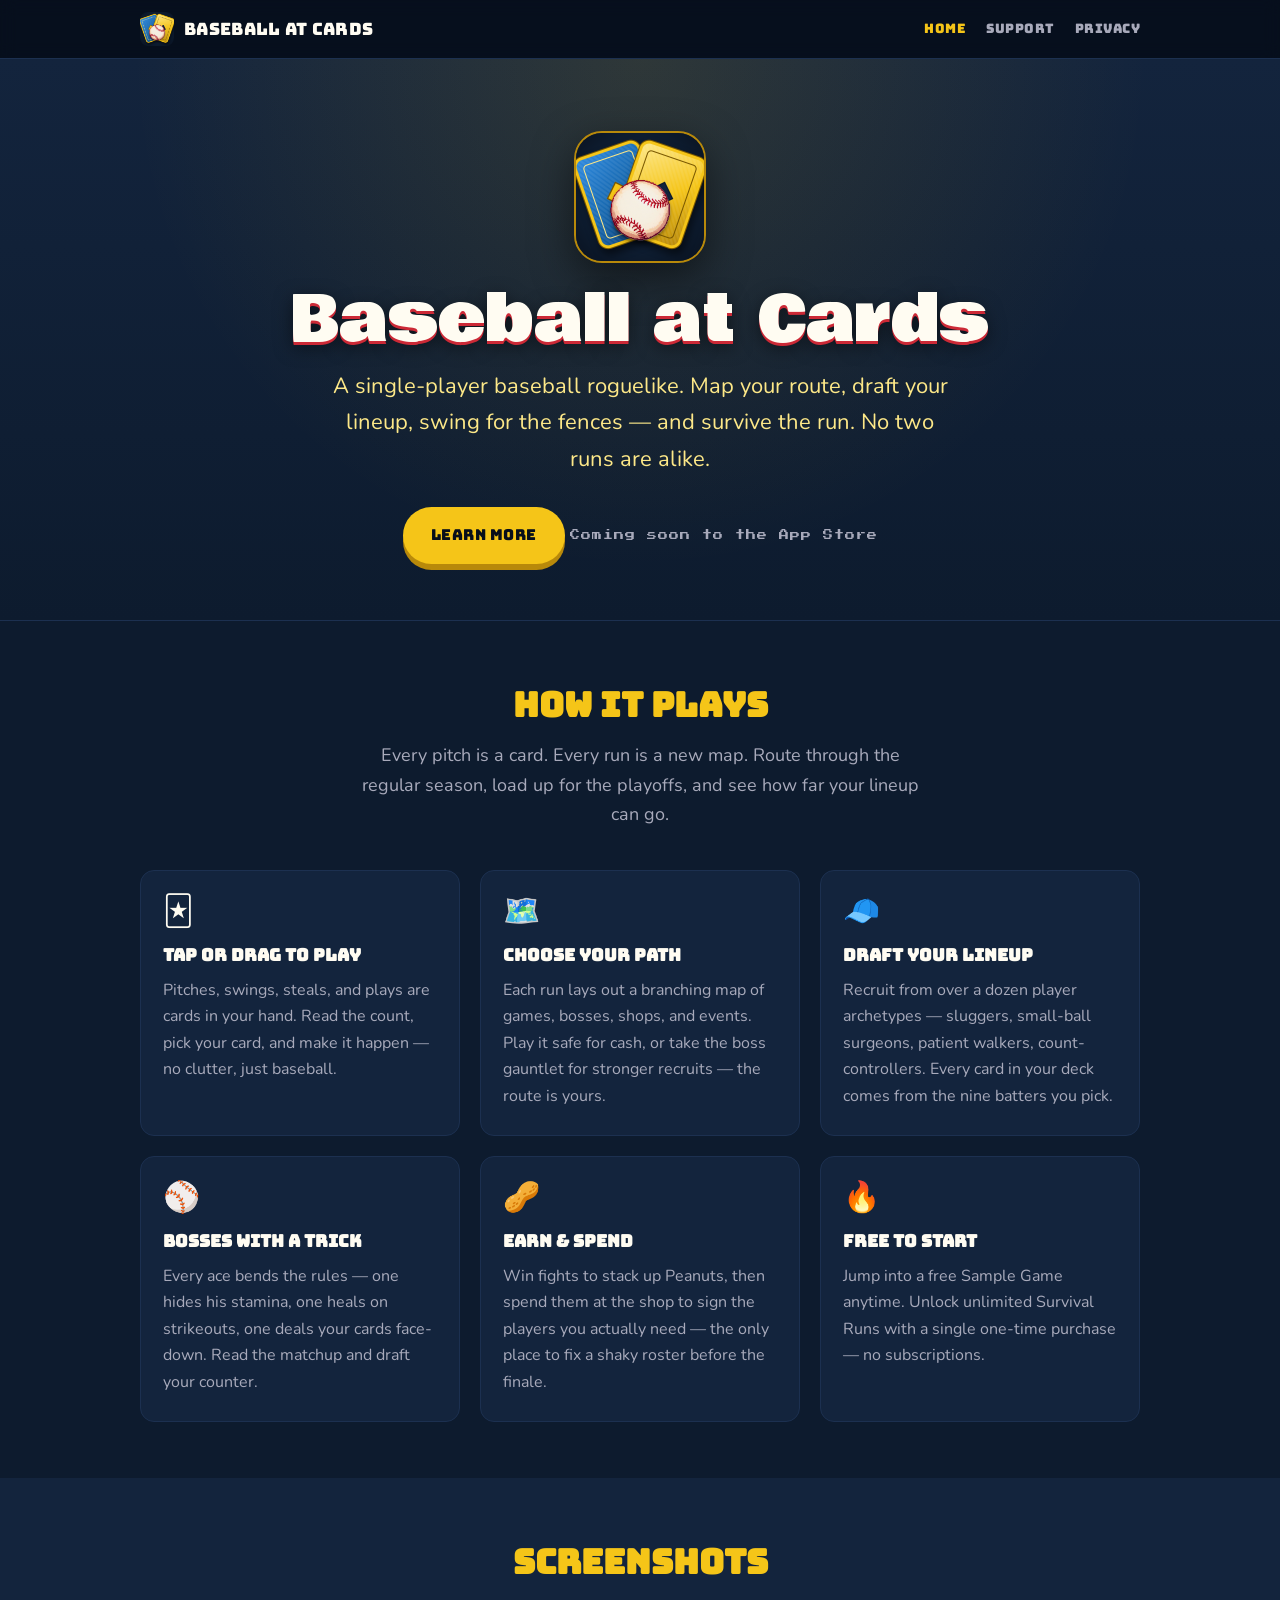
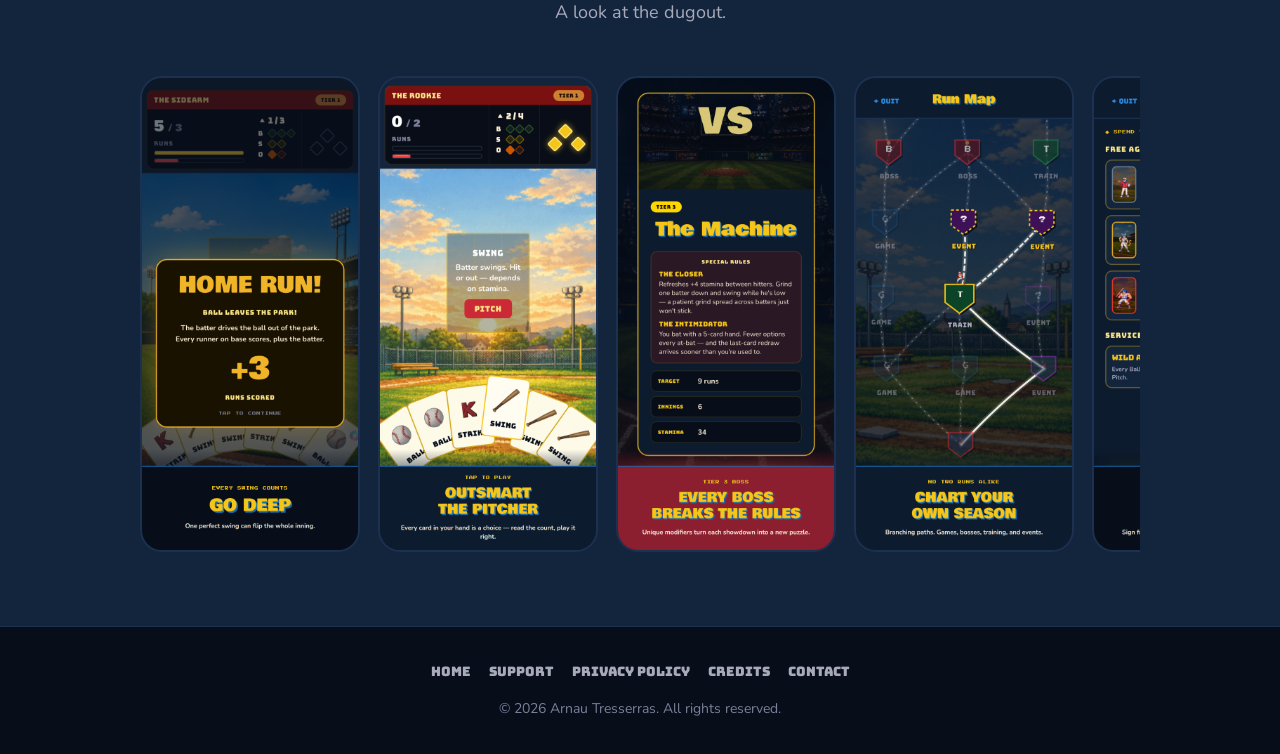
==== index.html @ fd30242a "Remove credits page from header to make spacing fit better" ====
<!DOCTYPE html>
<html lang="en">
<head>
  <meta charset="UTF-8" />
  <meta name="viewport" content="width=device-width, initial-scale=1.0" />
  <title>Baseball at Cards — A Baseball Roguelike Card Game</title>
  <meta name="description" content="Baseball at Cards is a single-player baseball roguelike card game. Build your roster, defeat every boss, and survive the run. Free to play on iPhone and iPad." />
  <link rel="icon" href="assets/favicon.png" />
  <link rel="preconnect" href="https://fonts.googleapis.com" />
  <link rel="preconnect" href="https://fonts.gstatic.com" crossorigin />
  <link href="https://fonts.googleapis.com/css2?family=Bowlby+One&family=Bungee&family=Nunito:wght@400;600;700;800&family=Press+Start+2P&display=swap" rel="stylesheet" />
  <link rel="stylesheet" href="css/styles.css" />
</head>
<body>
  <header class="site-header">
    <nav class="nav">
      <a class="nav-brand" href="index.html">
        <img src="assets/icon.png" alt="Baseball at Cards icon" />
        <span>Baseball at Cards</span>
      </a>
      <div class="nav-links">
        <a href="index.html" class="active">Home</a>
        <a href="support.html">Support</a>
        <a href="privacy.html">Privacy</a>
      </div>
    </nav>
  </header>

  <main>
    <section class="hero">
      <img class="hero-icon" src="assets/icon.png" alt="Baseball at Cards app icon" />
      <h1>Baseball at Cards</h1>
      <p class="tagline">A single-player baseball roguelike. Map your route, draft your lineup, swing for the fences — and survive the run. No two runs are alike.</p>
      <a class="btn btn-primary" href="support.html">Learn More</a>
      <div class="badge-soon">Coming soon to the App Store</div>
    </section>

    <section>
      <div class="container">
        <h2 class="section-title">How it plays</h2>
        <p class="section-sub">Every pitch is a card. Every run is a new map. Route through the regular season, load up for the playoffs, and see how far your lineup can go.</p>
        <div class="features">
          <div class="feature">
            <div class="emoji">🃏</div>
            <h3>Tap or drag to Play</h3>
            <p>Pitches, swings, steals, and plays are cards in your hand. Read the count, pick your card, and make it happen — no clutter, just baseball.</p>
          </div>
          <div class="feature">
            <div class="emoji">🗺️</div>
            <h3>Choose Your Path</h3>
            <p>Each run lays out a branching map of games, bosses, shops, and events. Play it safe for cash, or take the boss gauntlet for stronger recruits — the route is yours.</p>
          </div>
          <div class="feature">
            <div class="emoji">🧢</div>
            <h3>Draft Your Lineup</h3>
            <p>Recruit from over a dozen player archetypes — sluggers, small-ball surgeons, patient walkers, count-controllers. Every card in your deck comes from the nine batters you pick.</p>
          </div>
          <div class="feature">
            <div class="emoji">⚾</div>
            <h3>Bosses With a Trick</h3>
            <p>Every ace bends the rules — one hides his stamina, one heals on strikeouts, one deals your cards face-down. Read the matchup and draft your counter.</p>
          </div>
          <div class="feature">
            <div class="emoji">🥜</div>
            <h3>Earn &amp; Spend</h3>
            <p>Win fights to stack up Peanuts, then spend them at the shop to sign the players you actually need — the only place to fix a shaky roster before the finale.</p>
          </div>
          <div class="feature">
            <div class="emoji">🔥</div>
            <h3>Free to Start</h3>
            <p>Jump into a free Sample Game anytime. Unlock unlimited Survival Runs with a single one-time purchase — no subscriptions.</p>
          </div>
        </div>
      </div>
    </section>

    <section style="background: var(--navy-mid);">
      <div class="container">
        <h2 class="section-title">Screenshots</h2>
        <p class="section-sub">A look at the dugout.</p>
        <div class="shots">
          <img class="shot" src="assets/screenshot_01_home_run.png" alt="Hitting a home run in Baseball at Cards" loading="lazy" />
          <img class="shot" src="assets/screenshot_02_ingame.png" alt="Core gameplay — playing a card during an at-bat" loading="lazy" />
          <img class="shot" src="assets/screenshot_03_boss.png" alt="A boss's special rule-bending ability" loading="lazy" />
          <img class="shot" src="assets/screenshot_04_map.png" alt="The branching run map" loading="lazy" />
          <img class="shot" src="assets/screenshot_05_shop.png" alt="The shop screen for spending Peanuts" loading="lazy" />
          <img class="shot" src="assets/screenshot_06_recruit.png" alt="Recruiting a new player archetype" loading="lazy" />
        </div>
      </div>
    </section>
  </main>

  <footer class="site-footer">
    <div class="footer-links">
      <a href="index.html">Home</a>
      <a href="support.html">Support</a>
      <a href="privacy.html">Privacy Policy</a>
      <a href="credits.html">Credits</a>
      <a href="mailto:arnautresserras@gmail.com">Contact</a>
    </div>
    <p class="copy">© 2026 Arnau Tresserras. All rights reserved.</p>
  </footer>
</body>
</html>
---- css/styles.css ----
/* Baseball at Cards — site styles
   Palette and fonts mirror the game's theme (src/theme/index.ts). */

:root {
  --navy: #0d1b2e;
  --navy-mid: #13243d;
  --navy-light: #1c3050;
  --dark: #070e1a;
  --ruby: #cc2936;
  --ruby-light: #e84050;
  --gold: #f5c518;
  --gold-dk: #b8890a;
  --gold-pale: #fde888;
  --parchment: #fdf0d5;
  --cream: #fffcf2;
  --emerald-lt: #29b860;
  --gray: #7a8098;
  --gray-light: #a8aabb;

  --maxw: 1040px;
  --radius: 14px;
}

* { box-sizing: border-box; }

html { -webkit-text-size-adjust: 100%; }

body {
  margin: 0;
  background: var(--navy);
  color: var(--cream);
  font-family: "Nunito", system-ui, -apple-system, Segoe UI, Roboto, sans-serif;
  font-size: 18px;
  line-height: 1.65;
  overflow-x: hidden;
}

img { max-width: 100%; display: block; }

a { color: var(--gold); }
a:hover { color: var(--gold-pale); }

.container {
  width: 100%;
  max-width: var(--maxw);
  margin: 0 auto;
  padding: 0 20px;
}

/* ---------- Header / nav ---------- */
.site-header {
  position: sticky;
  top: 0;
  z-index: 10;
  background: rgba(7, 14, 26, 0.85);
  backdrop-filter: blur(8px);
  border-bottom: 1px solid var(--navy-light);
}
.nav {
  display: flex;
  align-items: center;
  justify-content: space-between;
  gap: 16px;
  padding: 12px 20px;
  max-width: var(--maxw);
  margin: 0 auto;
}
.nav-brand {
  display: flex;
  align-items: center;
  gap: 10px;
  text-decoration: none;
  color: var(--cream);
}
.nav-brand img { width: 34px; height: 34px; border-radius: 8px; }
.nav-brand span {
  font-family: "Bungee", sans-serif;
  font-size: 17px;
  letter-spacing: 0.3px;
}
.nav-links {
  display: flex;
  gap: 20px;
  font-family: "Bungee", sans-serif;
  font-size: 13px;
  text-transform: uppercase;
  letter-spacing: 0.5px;
}
.nav-links a { color: var(--gray-light); text-decoration: none; }
.nav-links a:hover, .nav-links a.active { color: var(--gold); }

/* ---------- Hero ---------- */
.hero {
  text-align: center;
  padding: 72px 20px 56px;
  background:
    radial-gradient(circle at 50% 0%, rgba(245, 197, 24, 0.12), transparent 60%),
    linear-gradient(180deg, var(--navy-mid), var(--navy));
  border-bottom: 1px solid var(--navy-light);
}
.hero-icon {
  width: 132px;
  height: 132px;
  margin: 0 auto 24px;
  border-radius: 28px;
  box-shadow: 0 14px 40px rgba(0, 0, 0, 0.5);
  border: 2px solid var(--gold-dk);
}
.hero h1 {
  font-family: "Bowlby One", "Bungee", sans-serif;
  font-weight: 400;
  font-size: clamp(36px, 8vw, 64px);
  line-height: 1.05;
  margin: 0 0 14px;
  color: var(--cream);
  text-shadow: 0 3px 0 var(--ruby), 0 5px 18px rgba(0, 0, 0, 0.5);
}
.hero .tagline {
  font-size: clamp(17px, 3.5vw, 22px);
  color: var(--gold-pale);
  max-width: 620px;
  margin: 0 auto 30px;
}

/* ---------- Buttons / badges ---------- */
.btn {
  display: inline-block;
  font-family: "Bungee", sans-serif;
  font-size: 15px;
  text-transform: uppercase;
  letter-spacing: 0.5px;
  text-decoration: none;
  padding: 14px 26px;
  border-radius: 999px;
  border: 2px solid transparent;
}
.btn-primary {
  background: var(--gold);
  color: var(--dark);
  box-shadow: 0 6px 0 var(--gold-dk);
}
.btn-primary:hover { color: var(--dark); transform: translateY(1px); box-shadow: 0 5px 0 var(--gold-dk); }
.badge-soon {
  display: inline-block;
  margin-top: 14px;
  font-family: "Press Start 2P", monospace;
  font-size: 10px;
  color: var(--gray-light);
  letter-spacing: 1px;
}

/* ---------- Sections ---------- */
section { padding: 56px 0; }
.section-title {
  font-family: "Bungee", sans-serif;
  font-size: clamp(24px, 5vw, 34px);
  text-align: center;
  margin: 0 0 8px;
  color: var(--gold);
}
.section-sub {
  text-align: center;
  color: var(--gray-light);
  margin: 0 auto 40px;
  max-width: 560px;
}

/* ---------- Feature grid ---------- */
.features {
  display: grid;
  grid-template-columns: repeat(auto-fit, minmax(240px, 1fr));
  gap: 20px;
}
.feature {
  background: var(--navy-mid);
  border: 1px solid var(--navy-light);
  border-radius: var(--radius);
  padding: 26px 22px;
}
.feature .emoji { font-size: 30px; line-height: 1; }
.feature h3 {
  font-family: "Bungee", sans-serif;
  font-size: 17px;
  margin: 14px 0 8px;
  color: var(--cream);
}
.feature p { margin: 0; color: var(--gray-light); font-size: 16px; }

/* ---------- Screenshots ---------- */
.shots {
  display: flex;
  justify-content: flex-start;
  justify-content: safe center;
  gap: 18px;
  overflow-x: auto;
  padding: 8px 4px 18px;
  scroll-snap-type: x mandatory;
}
.shot {
  flex: 0 0 auto;
  width: 220px;
  aspect-ratio: 9 / 19.5;
  border-radius: 22px;
  background: var(--navy-mid);
  border: 2px solid var(--navy-light);
  object-fit: cover;
  display: block;
  scroll-snap-align: start;
}
.shot:first-child { scroll-snap-align: start; margin-inline-start: auto; }
.shot:last-child { margin-inline-end: auto; }

/* ---------- Article (privacy / support) ---------- */
.article {
  padding: 48px 0 64px;
}
.article .container { max-width: 760px; }
.article h1 {
  font-family: "Bowlby One", sans-serif;
  font-weight: 400;
  font-size: clamp(30px, 6vw, 44px);
  color: var(--cream);
  margin: 0 0 6px;
}
.article .meta {
  color: var(--gray);
  font-size: 15px;
  margin-bottom: 32px;
}
.article h2 {
  font-family: "Bungee", sans-serif;
  font-size: 22px;
  color: var(--gold);
  margin: 40px 0 12px;
  padding-top: 8px;
}
.article h3 {
  font-family: "Nunito", sans-serif;
  font-weight: 800;
  font-size: 19px;
  color: var(--gold-pale);
  margin: 26px 0 8px;
}
.article p, .article li { color: var(--parchment); }
.article a { word-break: break-word; }
.article ul { padding-left: 22px; }
.article li { margin: 6px 0; }
.article hr {
  border: none;
  border-top: 1px solid var(--navy-light);
  margin: 36px 0;
}
.article code {
  background: var(--navy-mid);
  padding: 2px 6px;
  border-radius: 5px;
  font-size: 0.9em;
}

/* tables (third-party list) */
.table-wrap { overflow-x: auto; }
table {
  border-collapse: collapse;
  width: 100%;
  margin: 16px 0;
  font-size: 16px;
}
th, td {
  border: 1px solid var(--navy-light);
  padding: 10px 12px;
  text-align: left;
  vertical-align: top;
}
th { background: var(--navy-mid); color: var(--gold-pale); font-family: "Bungee", sans-serif; font-size: 13px; }
td { color: var(--parchment); }

/* callout */
.callout {
  background: var(--navy-mid);
  border-left: 4px solid var(--gold);
  border-radius: 8px;
  padding: 14px 18px;
  margin: 20px 0;
  color: var(--gold-pale);
}

/* ---------- Footer ---------- */
.site-footer {
  border-top: 1px solid var(--navy-light);
  background: var(--dark);
  padding: 34px 20px;
  text-align: center;
}
.footer-links {
  display: flex;
  flex-wrap: wrap;
  gap: 18px;
  justify-content: center;
  font-family: "Bungee", sans-serif;
  font-size: 13px;
  text-transform: uppercase;
  margin-bottom: 14px;
}
.footer-links a { color: var(--gray-light); text-decoration: none; }
.footer-links a:hover { color: var(--gold); }
.site-footer .copy { color: var(--gray); font-size: 14px; margin: 0; }

@media (max-width: 560px) {
  body { font-size: 17px; }
  .nav-links { gap: 14px; font-size: 11px; }
  .nav-brand span { font-size: 15px; }
  section { padding: 44px 0; }
}
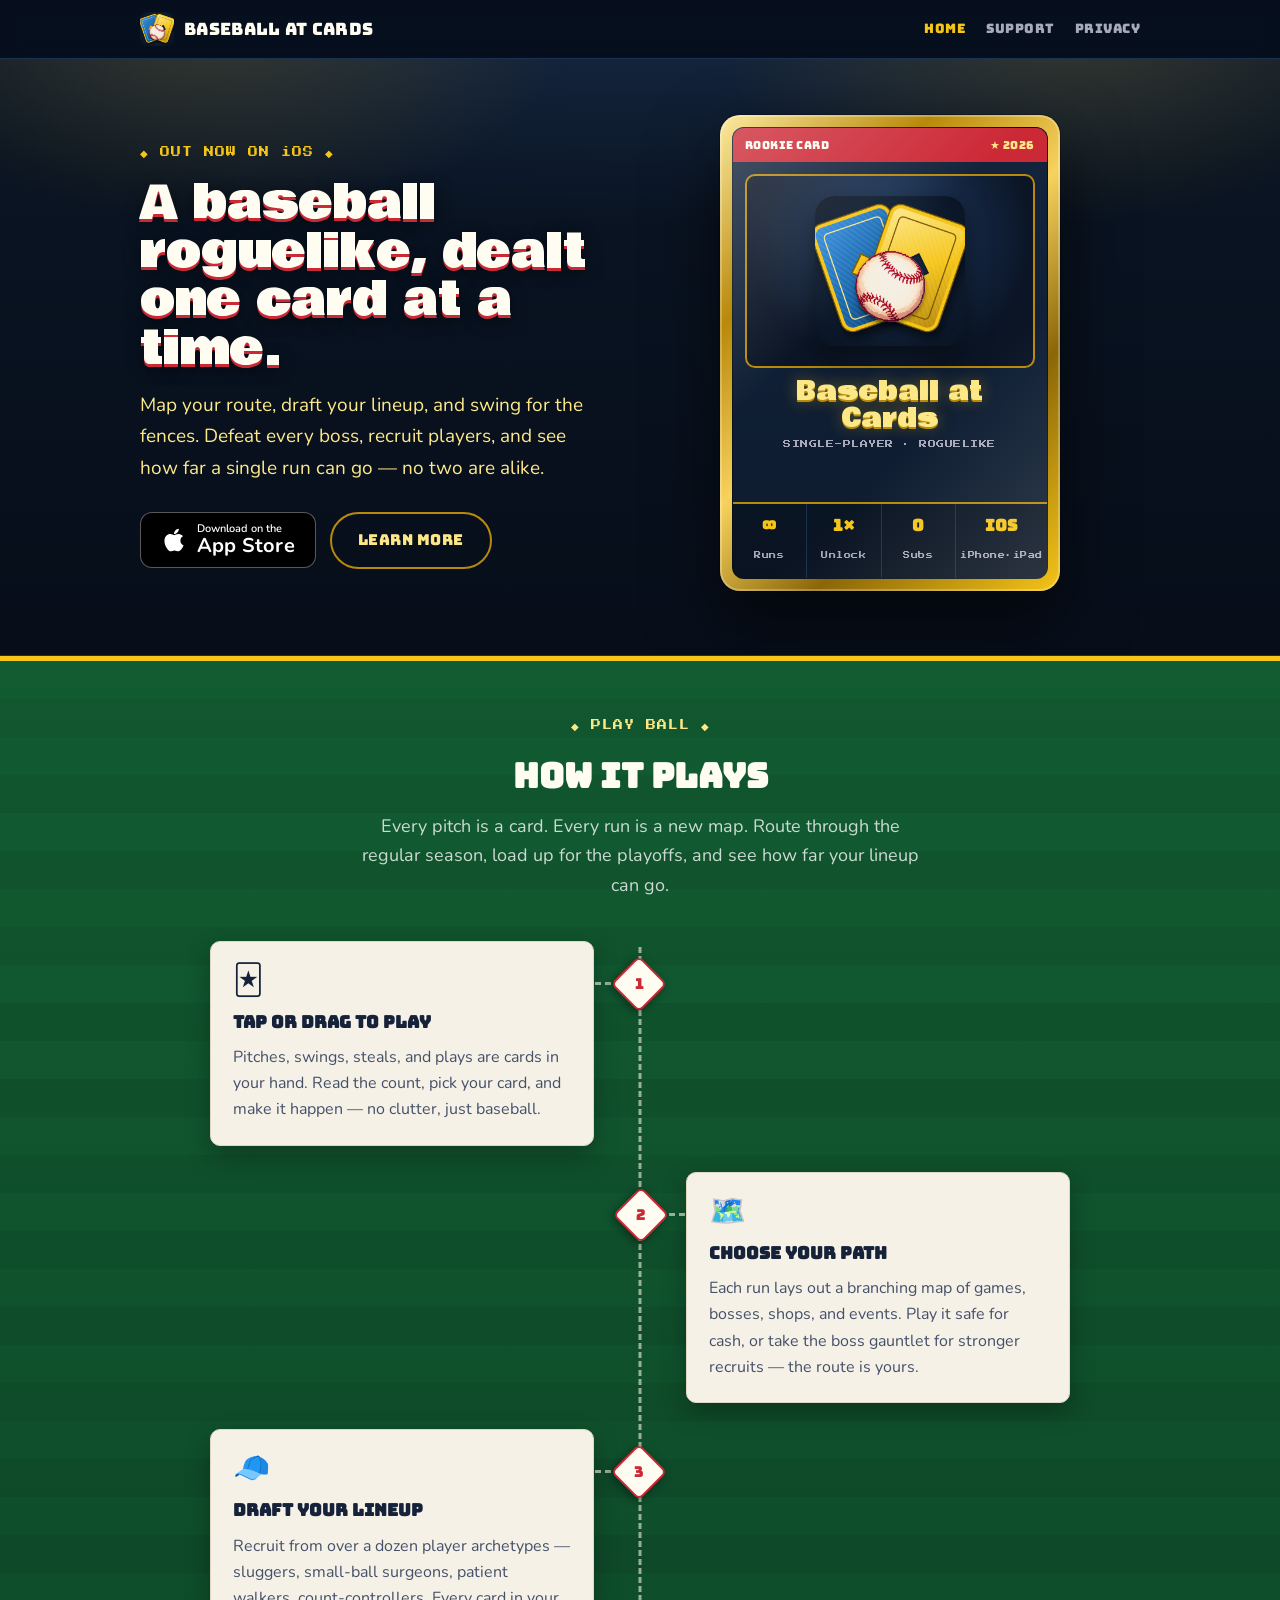
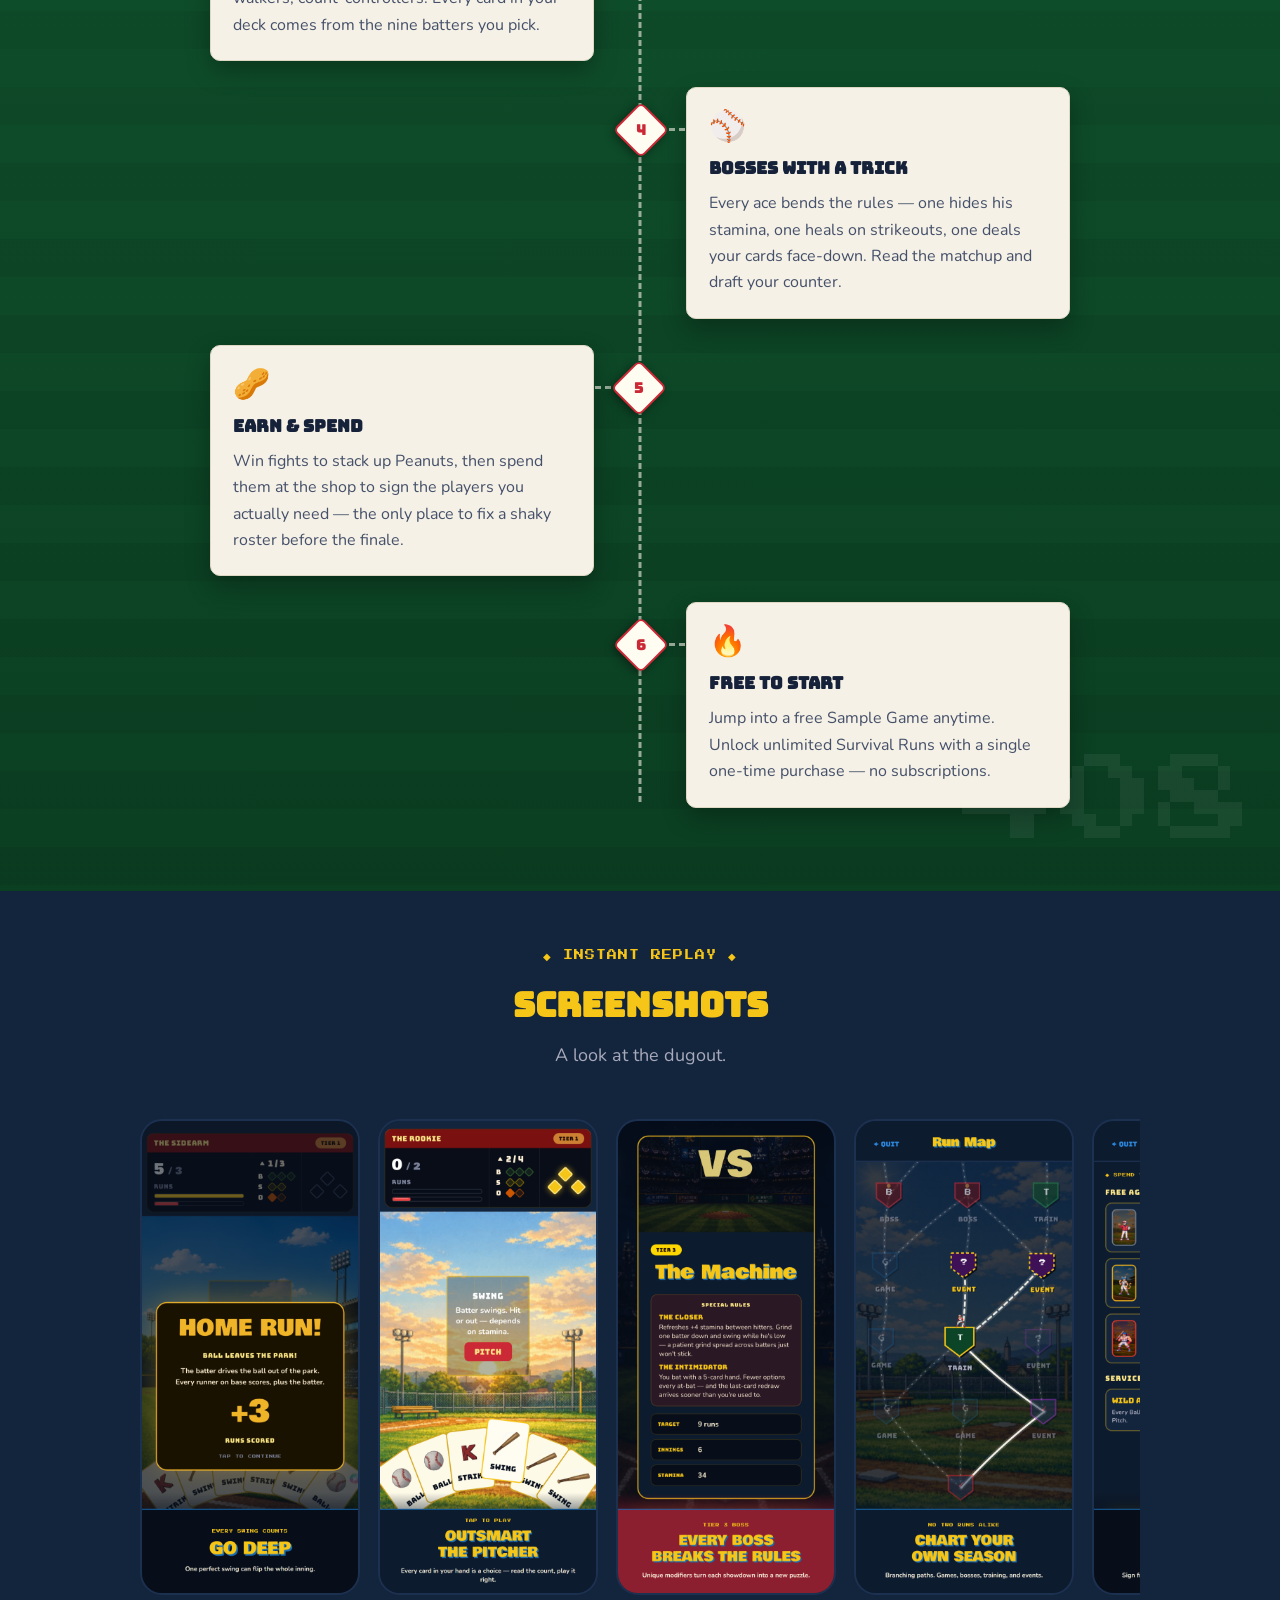
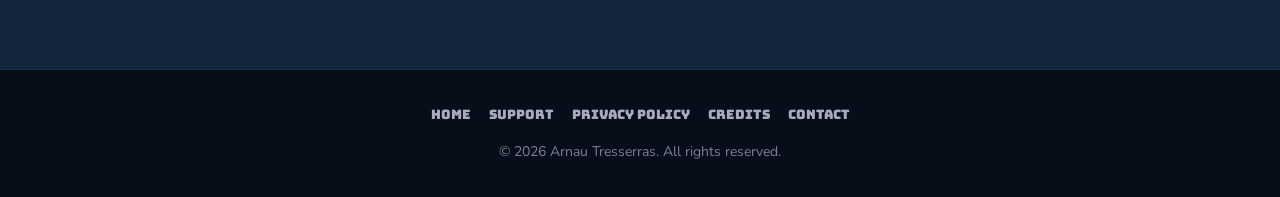
==== commit 6293eea8: "Update site styles. New hero section. Basepath feature grid." ====
--- a/index.html
+++ b/index.html
@@ -28,44 +28,83 @@
 
   <main>
     <section class="hero">
-      <img class="hero-icon" src="assets/icon.png" alt="Baseball at Cards app icon" />
-      <h1>Baseball at Cards</h1>
-      <p class="tagline">A single-player baseball roguelike. Map your route, draft your lineup, swing for the fences — and survive the run. No two runs are alike.</p>
-      <a class="btn btn-primary" href="support.html">Learn More</a>
-      <div class="badge-soon">Coming soon to the App Store</div>
+      <div class="floodlights" aria-hidden="true"></div>
+      <div class="container hero-grid">
+        <div class="hero-copy">
+          <span class="hero-eyebrow">◆ OUT NOW ON iOS ◆</span>
+          <p class="hero-lead">A baseball roguelike, dealt one card at a time.</p>
+          <p class="tagline">Map your route, draft your lineup, and swing for the fences. Defeat every boss, recruit players, and see how far a single run can go — no two are alike.</p>
+          <div class="hero-cta">
+            <a class="btn-appstore" href="https://apps.apple.com/es/app/id6779787824" target="_blank" rel="noopener">
+              <svg class="apple-logo" viewBox="0 0 384 512" aria-hidden="true" focusable="false"><path fill="currentColor" d="M318.7 268.7c-.2-36.7 16.4-64.4 50-84.8-18.8-26.9-47.2-41.7-84.7-44.6-35.5-2.8-74.3 20.7-88.5 20.7-15 0-49.4-19.7-76.4-19.7C63.3 141.2 4 184.8 4 273.5q0 39.3 14.4 81.2c12.8 36.7 59 126.7 107.2 125.2 25.2-.6 43-17.9 75.8-17.9 31.8 0 48.3 17.9 76.4 17.9 48.6-.7 90.4-82.5 102.6-119.3-65.2-30.7-61.7-90-61.7-91.9zm-56.6-164.2c27.3-32.4 24.8-61.9 24-72.5-24.1 1.4-52 16.4-67.9 34.9-17.5 19.8-27.8 44.3-25.6 71.9 26.1 2 49.9-11.4 69.5-34.3z"/></svg>
+              <span class="btn-appstore-text"><small>Download on the</small><strong>App Store</strong></span>
+            </a>
+            <a class="btn btn-ghost" href="support.html">Learn More</a>
+          </div>
+        </div>
+
+        <div class="tradingcard">
+          <div class="tc-inner">
+            <div class="tc-banner">
+              <span>Rookie Card</span>
+              <span class="star">★ 2026</span>
+            </div>
+            <div class="tc-photo">
+              <img src="assets/icon.png" alt="Baseball at Cards app icon" />
+            </div>
+            <div class="tc-name">
+              <h1>Baseball at Cards</h1>
+              <span class="sub">SINGLE-PLAYER · ROGUELIKE</span>
+            </div>
+            <div class="tc-stats" aria-hidden="true">
+              <div><b>∞</b><span>Runs</span></div>
+              <div><b>1×</b><span>Unlock</span></div>
+              <div><b>0</b><span>Subs</span></div>
+              <div><b>iOS</b><span>iPhone·iPad</span></div>
+            </div>
+          </div>
+        </div>
+      </div>
     </section>
 
-    <section>
+    <section class="section-field">
       <div class="container">
+        <span class="section-kicker">◆ PLAY BALL ◆</span>
         <h2 class="section-title">How it plays</h2>
         <p class="section-sub">Every pitch is a card. Every run is a new map. Route through the regular season, load up for the playoffs, and see how far your lineup can go.</p>
-        <div class="features">
-          <div class="feature">
+        <div class="basepath">
+          <div class="feature feature-l">
+            <span class="pos" aria-hidden="true"><span>1</span></span>
             <div class="emoji">🃏</div>
             <h3>Tap or drag to Play</h3>
             <p>Pitches, swings, steals, and plays are cards in your hand. Read the count, pick your card, and make it happen — no clutter, just baseball.</p>
           </div>
-          <div class="feature">
+          <div class="feature feature-r">
+            <span class="pos" aria-hidden="true"><span>2</span></span>
             <div class="emoji">🗺️</div>
             <h3>Choose Your Path</h3>
             <p>Each run lays out a branching map of games, bosses, shops, and events. Play it safe for cash, or take the boss gauntlet for stronger recruits — the route is yours.</p>
           </div>
-          <div class="feature">
+          <div class="feature feature-l">
+            <span class="pos" aria-hidden="true"><span>3</span></span>
             <div class="emoji">🧢</div>
             <h3>Draft Your Lineup</h3>
             <p>Recruit from over a dozen player archetypes — sluggers, small-ball surgeons, patient walkers, count-controllers. Every card in your deck comes from the nine batters you pick.</p>
           </div>
-          <div class="feature">
+          <div class="feature feature-r">
+            <span class="pos" aria-hidden="true"><span>4</span></span>
             <div class="emoji">⚾</div>
             <h3>Bosses With a Trick</h3>
             <p>Every ace bends the rules — one hides his stamina, one heals on strikeouts, one deals your cards face-down. Read the matchup and draft your counter.</p>
           </div>
-          <div class="feature">
+          <div class="feature feature-l">
+            <span class="pos" aria-hidden="true"><span>5</span></span>
             <div class="emoji">🥜</div>
             <h3>Earn &amp; Spend</h3>
             <p>Win fights to stack up Peanuts, then spend them at the shop to sign the players you actually need — the only place to fix a shaky roster before the finale.</p>
           </div>
-          <div class="feature">
+          <div class="feature feature-r">
+            <span class="pos" aria-hidden="true"><span>6</span></span>
             <div class="emoji">🔥</div>
             <h3>Free to Start</h3>
             <p>Jump into a free Sample Game anytime. Unlock unlimited Survival Runs with a single one-time purchase — no subscriptions.</p>
@@ -76,6 +115,7 @@
 
     <section style="background: var(--navy-mid);">
       <div class="container">
+        <span class="section-kicker">◆ INSTANT REPLAY ◆</span>
         <h2 class="section-title">Screenshots</h2>
         <p class="section-sub">A look at the dugout.</p>
         <div class="shots">
--- a/css/styles.css
+++ b/css/styles.css
@@ -17,6 +17,17 @@
   --gray: #7a8098;
   --gray-light: #a8aabb;
 
+  /* Ballpark palette (Stadium Jumbotron theme) */
+  --grass: #125c32;
+  --grass-dk: #0b3f22;
+  --grass-line: rgba(255, 255, 255, 0.16);
+  --dirt: #b06a3b;
+  --chalk: #f5f1e6;
+  --chalk-ink: #16223a;
+  --chalk-line: rgba(245, 241, 230, 0.6);
+  --scoreboard-bg: #06101f;
+  --frame: #2b3d56;
+
   --maxw: 1040px;
   --radius: 14px;
 }
@@ -89,37 +100,180 @@
 .nav-links a { color: var(--gray-light); text-decoration: none; }
 .nav-links a:hover, .nav-links a.active { color: var(--gold); }
 
-/* ---------- Hero ---------- */
+/* ---------- Hero: stadium jumbotron ---------- */
 .hero {
-  text-align: center;
-  padding: 72px 20px 56px;
+  position: relative;
+  overflow: hidden;
+  padding: 56px 20px 64px;
   background:
-    radial-gradient(circle at 50% 0%, rgba(245, 197, 24, 0.12), transparent 60%),
-    linear-gradient(180deg, var(--navy-mid), var(--navy));
+    radial-gradient(120% 80% at 50% -20%, rgba(28, 48, 80, 0.9), transparent 60%),
+    linear-gradient(180deg, #0a1524, var(--dark));
   border-bottom: 1px solid var(--navy-light);
 }
-.hero-icon {
-  width: 132px;
-  height: 132px;
-  margin: 0 auto 24px;
-  border-radius: 28px;
-  box-shadow: 0 14px 40px rgba(0, 0, 0, 0.5);
+/* Floodlight beams raking down from above the board */
+.floodlights {
+  position: absolute;
+  inset: 0;
+  pointer-events: none;
+  background:
+    radial-gradient(48% 60% at 16% -8%, rgba(245, 197, 24, 0.16), transparent 60%),
+    radial-gradient(48% 60% at 84% -8%, rgba(245, 197, 24, 0.16), transparent 60%);
+}
+
+/* Asymmetric split: copy left, jumbotron right */
+.hero-grid {
+  position: relative;
+  display: grid;
+  grid-template-columns: 1fr 1.1fr;
+  gap: 44px;
+  align-items: center;
+}
+.hero-copy { text-align: left; }
+
+/* Hero trading card: the app as a foil-bordered rookie card */
+.tradingcard {
+  position: relative;
+  width: 100%;
+  max-width: 340px;
+  margin: 0 auto;
+  aspect-ratio: 5 / 7;
+  padding: 12px;
+  border-radius: 20px;
+  /* brushed gold-foil border */
+  background:
+    linear-gradient(135deg, #fdeaa0 0%, #b8890a 26%, #f7d25e 48%, #8a6608 70%, #f5c518 100%);
+  box-shadow:
+    0 30px 70px rgba(0, 0, 0, 0.6),
+    0 0 0 1px rgba(0, 0, 0, 0.25),
+    inset 0 0 0 2px rgba(255, 255, 255, 0.25);
+  transition: transform 0.25s ease;
+}
+.tradingcard:hover { transform: translateY(-4px); }
+/* holographic sheen */
+.tradingcard::after {
+  content: "";
+  position: absolute;
+  inset: 12px;
+  border-radius: 12px;
+  background: linear-gradient(135deg, rgba(255, 255, 255, 0.22), transparent 38%, transparent 64%, rgba(255, 255, 255, 0.14));
+  pointer-events: none;
+  z-index: 3;
+}
+.tc-inner {
+  position: relative;
+  height: 100%;
+  display: flex;
+  flex-direction: column;
+  border-radius: 12px;
+  overflow: hidden;
+  background: linear-gradient(180deg, var(--navy-mid), var(--navy));
+  border: 1px solid rgba(0, 0, 0, 0.5);
+}
+.tc-banner {
+  display: flex;
+  align-items: center;
+  justify-content: space-between;
+  padding: 8px 12px;
+  background: var(--ruby);
+  color: var(--cream);
+  font-family: "Bungee", sans-serif;
+  font-size: 11px;
+  letter-spacing: 0.5px;
+  text-transform: uppercase;
+}
+.tc-banner .star { color: var(--gold-pale); }
+/* photo window = app icon on a spotlit field */
+.tc-photo {
+  position: relative;
+  margin: 12px 12px 8px;
+  padding: 20px;
+  display: grid;
+  place-items: center;
+  border-radius: 10px;
   border: 2px solid var(--gold-dk);
-}
-.hero h1 {
+  background: radial-gradient(circle at 50% 30%, #22406a, #0b1526 72%);
+}
+.tc-photo img {
+  width: 66%;
+  max-width: 150px;
+  border-radius: 20px;
+  box-shadow: 0 10px 26px rgba(0, 0, 0, 0.55);
+}
+.tc-name { text-align: center; padding: 2px 12px 10px; }
+.tc-name h1 {
   font-family: "Bowlby One", "Bungee", sans-serif;
   font-weight: 400;
-  font-size: clamp(36px, 8vw, 64px);
-  line-height: 1.05;
-  margin: 0 0 14px;
+  font-size: clamp(20px, 3.4vw, 26px);
+  line-height: 1.04;
+  margin: 0;
+  color: var(--gold-pale);
+  text-shadow: 0 2px 0 var(--gold-dk), 0 0 16px rgba(245, 197, 24, 0.35);
+}
+.tc-name .sub {
+  display: block;
+  margin-top: 6px;
+  font-family: "Press Start 2P", monospace;
+  font-size: 8px;
+  letter-spacing: 0.5px;
+  color: var(--gray-light);
+}
+/* stat line along the bottom, like the back-of-card numbers */
+.tc-stats {
+  margin-top: auto;
+  display: grid;
+  grid-template-columns: repeat(4, 1fr);
+  border-top: 2px solid var(--gold-dk);
+  background: rgba(0, 0, 0, 0.28);
+}
+.tc-stats div {
+  padding: 9px 4px;
+  text-align: center;
+  border-right: 1px solid var(--navy-light);
+}
+.tc-stats div:last-child { border-right: none; }
+.tc-stats b {
+  display: block;
+  font-family: "Bungee", sans-serif;
+  font-size: 16px;
+  color: var(--gold);
+}
+.tc-stats span {
+  font-family: "Press Start 2P", monospace;
+  font-size: 7px;
+  letter-spacing: 0.5px;
+  color: var(--gray-light);
+}
+
+.hero-eyebrow {
+  display: inline-block;
+  font-family: "Press Start 2P", monospace;
+  font-size: 10px;
+  letter-spacing: 1px;
+  color: var(--gold);
+  margin: 0 0 18px;
+}
+.hero-lead {
+  font-family: "Bowlby One", "Bungee", sans-serif;
+  font-weight: 400;
+  font-size: clamp(30px, 5vw, 46px);
+  line-height: 1.06;
+  margin: 0 0 16px;
   color: var(--cream);
-  text-shadow: 0 3px 0 var(--ruby), 0 5px 18px rgba(0, 0, 0, 0.5);
+  text-shadow: 0 3px 0 var(--ruby), 0 4px 16px rgba(0, 0, 0, 0.5);
 }
 .hero .tagline {
-  font-size: clamp(17px, 3.5vw, 22px);
+  font-size: clamp(16px, 3.2vw, 19px);
   color: var(--gold-pale);
-  max-width: 620px;
-  margin: 0 auto 30px;
+  max-width: 480px;
+  margin: 0 0 28px;
+}
+/* Stack the hero on narrow screens */
+@media (max-width: 820px) {
+  .hero-grid { grid-template-columns: 1fr; gap: 34px; }
+  .hero-copy { text-align: center; order: 2; }
+  .tradingcard { order: 1; }
+  .hero .tagline { max-width: 560px; margin-left: auto; margin-right: auto; }
+  .hero-copy .hero-cta { justify-content: center; }
 }
 
 /* ---------- Buttons / badges ---------- */
@@ -140,17 +294,66 @@
   box-shadow: 0 6px 0 var(--gold-dk);
 }
 .btn-primary:hover { color: var(--dark); transform: translateY(1px); box-shadow: 0 5px 0 var(--gold-dk); }
-.badge-soon {
-  display: inline-block;
-  margin-top: 14px;
+.btn-ghost {
+  background: transparent;
+  color: var(--gold-pale);
+  border-color: var(--gold-dk);
+}
+.btn-ghost:hover { color: var(--cream); border-color: var(--gold); }
+
+/* Call-to-action row in the hero */
+.hero-cta {
+  display: flex;
+  flex-wrap: wrap;
+  gap: 14px;
+  justify-content: flex-start;
+  align-items: center;
+}
+
+/* Apple App Store download badge */
+.btn-appstore {
+  display: inline-flex;
+  align-items: center;
+  gap: 10px;
+  padding: 10px 20px;
+  border-radius: 12px;
+  background: #000;
+  color: #fff;
+  text-decoration: none;
+  border: 1px solid rgba(255, 255, 255, 0.35);
+  transition: transform 0.1s ease, background 0.15s ease;
+}
+.btn-appstore:hover { color: #fff; background: #1a1a1a; transform: translateY(-1px); }
+.btn-appstore .apple-logo { width: 26px; height: 26px; flex: none; }
+.btn-appstore-text {
+  display: flex;
+  flex-direction: column;
+  line-height: 1.1;
+  text-align: left;
+}
+.btn-appstore-text small {
+  font-family: "Nunito", sans-serif;
+  font-size: 11px;
+  font-weight: 600;
+}
+.btn-appstore-text strong {
+  font-family: "Nunito", sans-serif;
+  font-size: 20px;
+  font-weight: 700;
+  letter-spacing: 0.2px;
+}
+
+/* ---------- Sections ---------- */
+section { padding: 56px 0; }
+.section-kicker {
+  display: block;
+  text-align: center;
   font-family: "Press Start 2P", monospace;
   font-size: 10px;
-  color: var(--gray-light);
   letter-spacing: 1px;
-}
-
-/* ---------- Sections ---------- */
-section { padding: 56px 0; }
+  color: var(--gold);
+  margin: 0 0 14px;
+}
 .section-title {
   font-family: "Bungee", sans-serif;
   font-size: clamp(24px, 5vw, 34px);
@@ -165,26 +368,111 @@
   max-width: 560px;
 }
 
-/* ---------- Feature grid ---------- */
-.features {
+/* Outfield-wall field section: green wall, yellow home-run line, distance marker */
+.section-field {
+  position: relative;
+  overflow: hidden;
+  background:
+    repeating-linear-gradient(180deg, transparent 0 38px, rgba(0, 0, 0, 0.06) 38px 76px),
+    linear-gradient(180deg, var(--grass), var(--grass-dk));
+  border-top: 5px solid var(--gold);
+  border-bottom: 1px solid var(--grass-dk);
+}
+.section-field .section-title { color: var(--cream); }
+.section-field .section-sub { color: rgba(255, 255, 255, 0.78); }
+.section-field .section-kicker { color: var(--gold-pale); }
+/* Painted outfield distance marker, like a wall */
+.section-field::after {
+  content: "408";
+  position: absolute;
+  right: 24px;
+  bottom: 8px;
+  font-family: "Press Start 2P", monospace;
+  font-size: clamp(40px, 12vw, 96px);
+  color: rgba(255, 255, 255, 0.06);
+  letter-spacing: 2px;
+  pointer-events: none;
+}
+
+/* ---------- Feature "base path": cards zig-zag down a chalk baseline ---------- */
+.basepath {
+  position: relative;
+  max-width: 860px;
+  margin: 0 auto;
+}
+/* the running baseline down the middle */
+.basepath::before {
+  content: "";
+  position: absolute;
+  top: 6px;
+  bottom: 6px;
+  left: 50%;
+  transform: translateX(-50%);
+  border-left: 3px dashed var(--chalk-line);
+}
+.feature {
+  position: relative;
+  width: calc(50% - 46px);
+  background: var(--chalk);
+  color: var(--chalk-ink);
+  border: 1px solid #ded7c4;
+  border-radius: 10px;
+  padding: 24px 22px 22px;
+  margin-bottom: 26px;
+  box-shadow: 0 10px 24px rgba(0, 0, 0, 0.28);
+}
+.feature-l { margin-right: auto; }
+.feature-r { margin-left: auto; }
+/* base marker sitting on the baseline, connected to the card */
+.feature .pos {
+  position: absolute;
+  top: 22px;
+  width: 40px;
+  height: 40px;
   display: grid;
-  grid-template-columns: repeat(auto-fit, minmax(240px, 1fr));
-  gap: 20px;
-}
-.feature {
-  background: var(--navy-mid);
-  border: 1px solid var(--navy-light);
-  border-radius: var(--radius);
-  padding: 26px 22px;
-}
+  place-items: center;
+  border-radius: 6px;
+  transform: rotate(45deg);
+  background: var(--cream);
+  color: var(--ruby);
+  border: 2px solid var(--ruby);
+  font-family: "Bungee", sans-serif;
+  font-size: 15px;
+  box-shadow: 0 3px 10px rgba(0, 0, 0, 0.4);
+  z-index: 1;
+}
+.feature .pos > span { transform: rotate(-45deg); }
+/* left cards: base hangs off the right edge, toward the line */
+.feature-l .pos { right: -66px; }
+.feature-r .pos { left: -66px; }
+/* little connector from card to base */
+.feature-l::after, .feature-r::after {
+  content: "";
+  position: absolute;
+  top: 40px;
+  width: 26px;
+  border-top: 3px dashed var(--chalk-line);
+}
+.feature-l::after { right: -28px; }
+.feature-r::after { left: -28px; }
+
 .feature .emoji { font-size: 30px; line-height: 1; }
 .feature h3 {
   font-family: "Bungee", sans-serif;
   font-size: 17px;
-  margin: 14px 0 8px;
-  color: var(--cream);
-}
-.feature p { margin: 0; color: var(--gray-light); font-size: 16px; }
+  margin: 12px 0 8px;
+  color: var(--chalk-ink);
+}
+.feature p { margin: 0; color: #45506a; font-size: 16px; }
+
+/* On narrow screens: baseline runs down the left, cards stack full-width */
+@media (max-width: 680px) {
+  .basepath::before { left: 20px; transform: none; }
+  .feature { width: auto; margin-left: 52px; }
+  .feature-l, .feature-r { margin-right: 0; }
+  .feature-l .pos, .feature-r .pos { left: -72px; right: auto; }
+  .feature-l::after, .feature-r::after { left: -34px; right: auto; }
+}
 
 /* ---------- Screenshots ---------- */
 .shots {
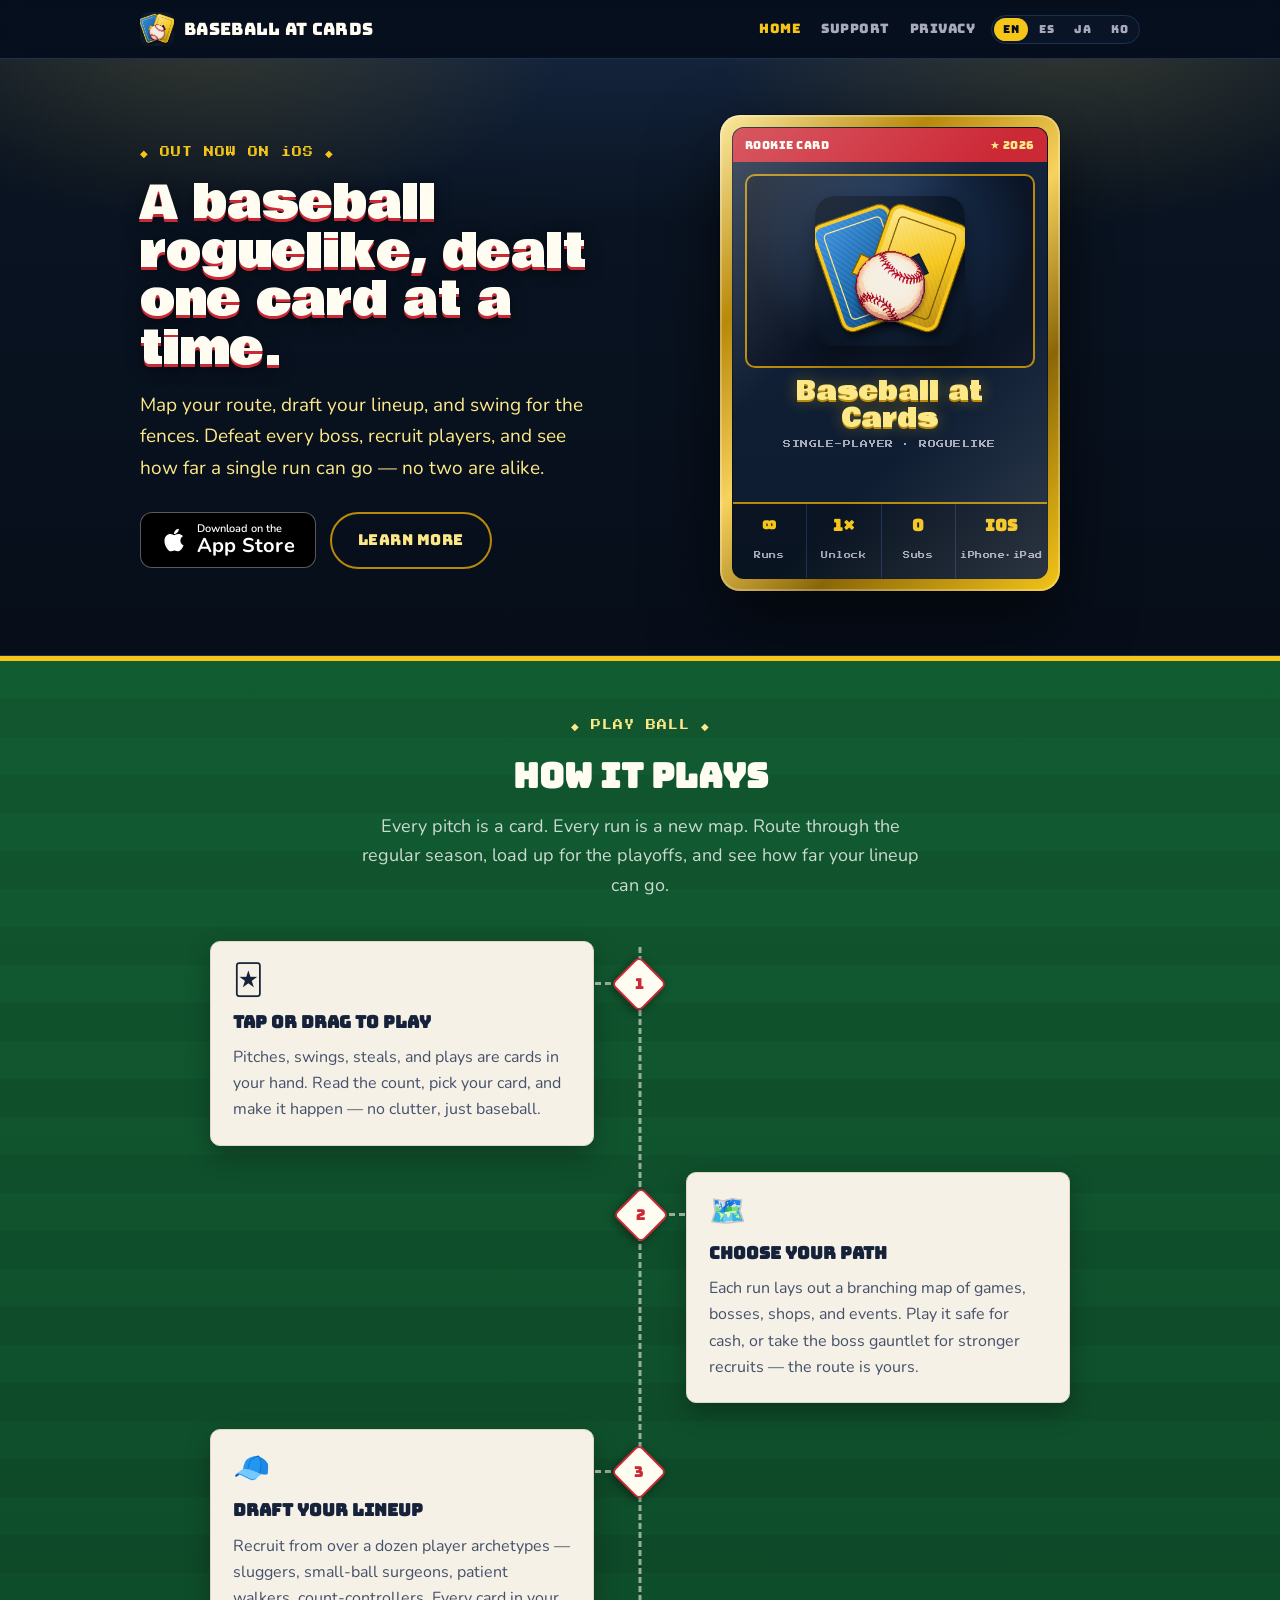
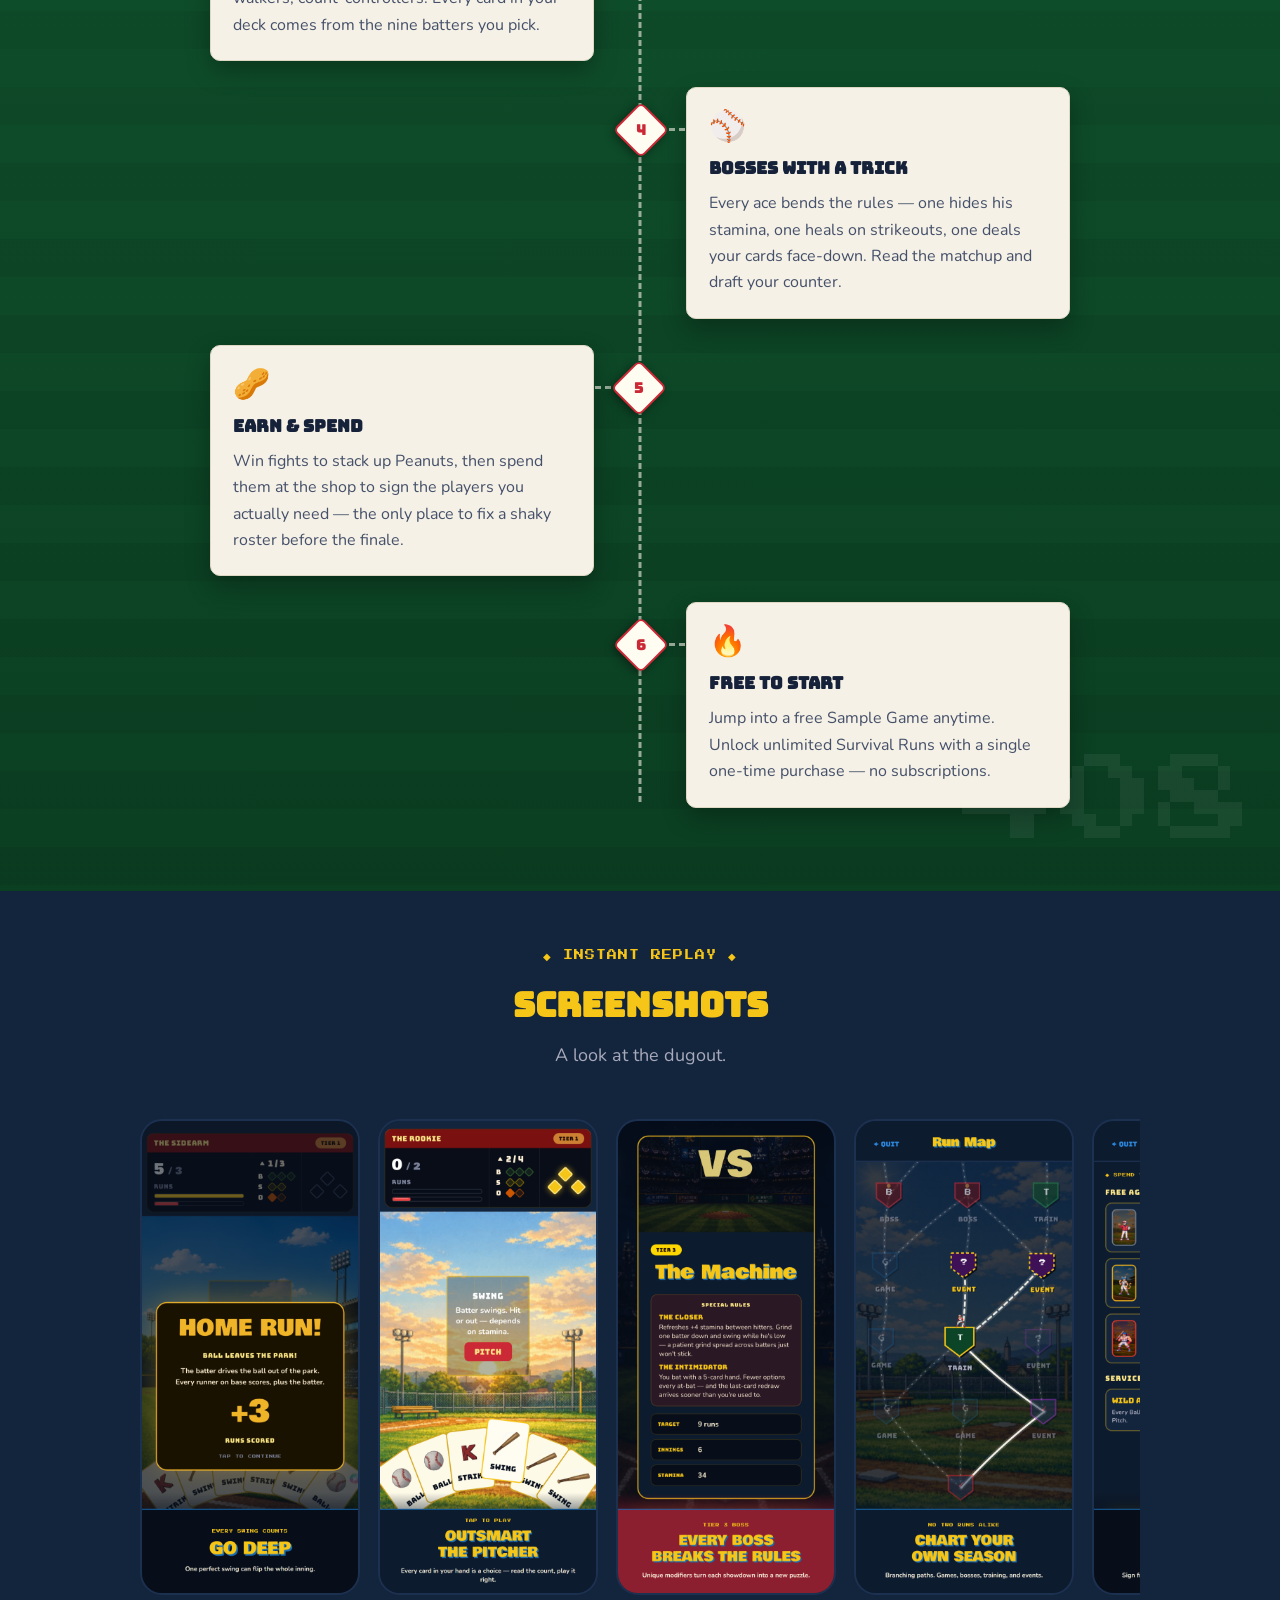
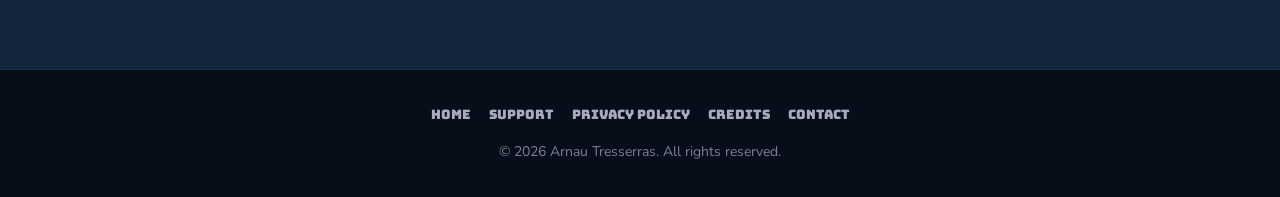
==== commit 020f5583: "Add localization for JP, KR and MX" ====
--- a/index.html
+++ b/index.html
@@ -3,13 +3,37 @@
 <head>
   <meta charset="UTF-8" />
   <meta name="viewport" content="width=device-width, initial-scale=1.0" />
-  <title>Baseball at Cards — A Baseball Roguelike Card Game</title>
-  <meta name="description" content="Baseball at Cards is a single-player baseball roguelike card game. Build your roster, defeat every boss, and survive the run. Free to play on iPhone and iPad." />
+  <title data-i18n="meta.title.home">Baseball at Cards — A Baseball Roguelike Card Game</title>
+  <meta name="description" data-i18n-content="meta.desc.home" content="Baseball at Cards is a single-player baseball roguelike card game. Build your roster, defeat every boss, and survive the run. Free to play on iPhone and iPad." />
   <link rel="icon" href="assets/favicon.png" />
+
+  <!-- Localized variants (translated in-page by js/i18n.js) -->
+  <link rel="alternate" hreflang="en" href="https://arnautresserras.github.io/baseball-at-cards-site/" />
+  <link rel="alternate" hreflang="es" href="https://arnautresserras.github.io/baseball-at-cards-site/?lang=es-MX" />
+  <link rel="alternate" hreflang="ja" href="https://arnautresserras.github.io/baseball-at-cards-site/?lang=ja" />
+  <link rel="alternate" hreflang="ko" href="https://arnautresserras.github.io/baseball-at-cards-site/?lang=ko" />
+  <link rel="alternate" hreflang="x-default" href="https://arnautresserras.github.io/baseball-at-cards-site/" />
+
+  <!-- Open Graph / social share cards -->
+  <meta property="og:type" content="website" />
+  <meta property="og:site_name" content="Baseball at Cards" />
+  <meta property="og:title" content="Baseball at Cards, a Baseball Roguelike Card Game" />
+  <meta property="og:description" content="Every pitch is a card. Map your route, draft your lineup, and swing for the fences. Free to play on iPhone." />
+  <meta property="og:url" content="https://arnautresserras.github.io/baseball-at-cards-site/" />
+  <meta property="og:image" content="https://arnautresserras.github.io/baseball-at-cards-site/assets/icon.png" />
+  <meta property="og:image:width" content="1024" />
+  <meta property="og:image:height" content="1024" />
+  <meta property="og:image:alt" content="Baseball at Cards app icon" />
+  <meta name="twitter:card" content="summary_large_image" />
+  <meta name="twitter:title" content="Baseball at Cards, a Baseball Roguelike Card Game" />
+  <meta name="twitter:description" content="Every pitch is a card. Map your route, draft your lineup, and swing for the fences. Free to play on iPhone." />
+  <meta name="twitter:image" content="https://arnautresserras.github.io/baseball-at-cards-site/assets/icon.png" />
   <link rel="preconnect" href="https://fonts.googleapis.com" />
   <link rel="preconnect" href="https://fonts.gstatic.com" crossorigin />
   <link href="https://fonts.googleapis.com/css2?family=Bowlby+One&family=Bungee&family=Nunito:wght@400;600;700;800&family=Press+Start+2P&display=swap" rel="stylesheet" />
   <link rel="stylesheet" href="css/styles.css" />
+  <script defer src="https://cloud.umami.is/script.js" data-website-id="12c9abd3-8a6e-4fe9-ac52-c77f7ca075a4"></script>
+  <script defer src="js/i18n.js?v=2"></script>
 </head>
 <body>
   <header class="site-header">
@@ -18,10 +42,13 @@
         <img src="assets/icon.png" alt="Baseball at Cards icon" />
         <span>Baseball at Cards</span>
       </a>
-      <div class="nav-links">
-        <a href="index.html" class="active">Home</a>
-        <a href="support.html">Support</a>
-        <a href="privacy.html">Privacy</a>
+      <div class="nav-right">
+        <div class="nav-links">
+          <a href="index.html" class="active" data-i18n="nav.home">Home</a>
+          <a href="support.html" data-i18n="nav.support">Support</a>
+          <a href="privacy.html" data-i18n="nav.privacy">Privacy</a>
+        </div>
+        <div class="lang-switch" data-lang-switcher></div>
       </div>
     </nav>
   </header>
@@ -31,22 +58,22 @@
       <div class="floodlights" aria-hidden="true"></div>
       <div class="container hero-grid">
         <div class="hero-copy">
-          <span class="hero-eyebrow">◆ OUT NOW ON iOS ◆</span>
-          <p class="hero-lead">A baseball roguelike, dealt one card at a time.</p>
-          <p class="tagline">Map your route, draft your lineup, and swing for the fences. Defeat every boss, recruit players, and see how far a single run can go — no two are alike.</p>
+          <span class="hero-eyebrow" data-i18n="hero.eyebrow">◆ OUT NOW ON iOS ◆</span>
+          <p class="hero-lead" data-i18n="hero.lead">A baseball roguelike, dealt one card at a time.</p>
+          <p class="tagline" data-i18n="hero.tagline">Map your route, draft your lineup, and swing for the fences. Defeat every boss, recruit players, and see how far a single run can go — no two are alike.</p>
           <div class="hero-cta">
-            <a class="btn-appstore" href="https://apps.apple.com/es/app/id6779787824" target="_blank" rel="noopener">
+            <a class="btn-appstore" href="https://apps.apple.com/us/app/id6779787824" target="_blank" rel="noopener" data-umami-event="download-appstore">
               <svg class="apple-logo" viewBox="0 0 384 512" aria-hidden="true" focusable="false"><path fill="currentColor" d="M318.7 268.7c-.2-36.7 16.4-64.4 50-84.8-18.8-26.9-47.2-41.7-84.7-44.6-35.5-2.8-74.3 20.7-88.5 20.7-15 0-49.4-19.7-76.4-19.7C63.3 141.2 4 184.8 4 273.5q0 39.3 14.4 81.2c12.8 36.7 59 126.7 107.2 125.2 25.2-.6 43-17.9 75.8-17.9 31.8 0 48.3 17.9 76.4 17.9 48.6-.7 90.4-82.5 102.6-119.3-65.2-30.7-61.7-90-61.7-91.9zm-56.6-164.2c27.3-32.4 24.8-61.9 24-72.5-24.1 1.4-52 16.4-67.9 34.9-17.5 19.8-27.8 44.3-25.6 71.9 26.1 2 49.9-11.4 69.5-34.3z"/></svg>
-              <span class="btn-appstore-text"><small>Download on the</small><strong>App Store</strong></span>
+              <span class="btn-appstore-text"><small data-i18n="cta.store.pre">Download on the</small><strong>App Store</strong></span>
             </a>
-            <a class="btn btn-ghost" href="support.html">Learn More</a>
+            <a class="btn btn-ghost" href="support.html" data-i18n="cta.learn">Learn More</a>
           </div>
         </div>
 
         <div class="tradingcard">
           <div class="tc-inner">
             <div class="tc-banner">
-              <span>Rookie Card</span>
+              <span data-i18n="tc.rookie">Rookie Card</span>
               <span class="star">★ 2026</span>
             </div>
             <div class="tc-photo">
@@ -54,13 +81,13 @@
             </div>
             <div class="tc-name">
               <h1>Baseball at Cards</h1>
-              <span class="sub">SINGLE-PLAYER · ROGUELIKE</span>
+              <span class="sub" data-i18n="tc.sub">SINGLE-PLAYER · ROGUELIKE</span>
             </div>
             <div class="tc-stats" aria-hidden="true">
-              <div><b>∞</b><span>Runs</span></div>
-              <div><b>1×</b><span>Unlock</span></div>
-              <div><b>0</b><span>Subs</span></div>
-              <div><b>iOS</b><span>iPhone·iPad</span></div>
+              <div><b>∞</b><span data-i18n="tc.stat.runs">Runs</span></div>
+              <div><b>1×</b><span data-i18n="tc.stat.unlock">Unlock</span></div>
+              <div><b>0</b><span data-i18n="tc.stat.subs">Subs</span></div>
+              <div><b>iOS</b><span data-i18n="tc.stat.ios">iPhone·iPad</span></div>
             </div>
           </div>
         </div>
@@ -69,45 +96,45 @@
 
     <section class="section-field">
       <div class="container">
-        <span class="section-kicker">◆ PLAY BALL ◆</span>
-        <h2 class="section-title">How it plays</h2>
-        <p class="section-sub">Every pitch is a card. Every run is a new map. Route through the regular season, load up for the playoffs, and see how far your lineup can go.</p>
+        <span class="section-kicker" data-i18n="play.kicker">◆ PLAY BALL ◆</span>
+        <h2 class="section-title" data-i18n="play.title">How it plays</h2>
+        <p class="section-sub" data-i18n="play.sub">Every pitch is a card. Every run is a new map. Route through the regular season, load up for the playoffs, and see how far your lineup can go.</p>
         <div class="basepath">
           <div class="feature feature-l">
             <span class="pos" aria-hidden="true"><span>1</span></span>
             <div class="emoji">🃏</div>
-            <h3>Tap or drag to Play</h3>
-            <p>Pitches, swings, steals, and plays are cards in your hand. Read the count, pick your card, and make it happen — no clutter, just baseball.</p>
+            <h3 data-i18n="f1.title">Tap or drag to Play</h3>
+            <p data-i18n="f1.body">Pitches, swings, steals, and plays are cards in your hand. Read the count, pick your card, and make it happen — no clutter, just baseball.</p>
           </div>
           <div class="feature feature-r">
             <span class="pos" aria-hidden="true"><span>2</span></span>
             <div class="emoji">🗺️</div>
-            <h3>Choose Your Path</h3>
-            <p>Each run lays out a branching map of games, bosses, shops, and events. Play it safe for cash, or take the boss gauntlet for stronger recruits — the route is yours.</p>
+            <h3 data-i18n="f2.title">Choose Your Path</h3>
+            <p data-i18n="f2.body">Each run lays out a branching map of games, bosses, shops, and events. Play it safe for cash, or take the boss gauntlet for stronger recruits — the route is yours.</p>
           </div>
           <div class="feature feature-l">
             <span class="pos" aria-hidden="true"><span>3</span></span>
             <div class="emoji">🧢</div>
-            <h3>Draft Your Lineup</h3>
-            <p>Recruit from over a dozen player archetypes — sluggers, small-ball surgeons, patient walkers, count-controllers. Every card in your deck comes from the nine batters you pick.</p>
+            <h3 data-i18n="f3.title">Draft Your Lineup</h3>
+            <p data-i18n="f3.body">Recruit from over a dozen player archetypes — sluggers, small-ball surgeons, patient walkers, count-controllers. Every card in your deck comes from the nine batters you pick.</p>
           </div>
           <div class="feature feature-r">
             <span class="pos" aria-hidden="true"><span>4</span></span>
             <div class="emoji">⚾</div>
-            <h3>Bosses With a Trick</h3>
-            <p>Every ace bends the rules — one hides his stamina, one heals on strikeouts, one deals your cards face-down. Read the matchup and draft your counter.</p>
+            <h3 data-i18n="f4.title">Bosses With a Trick</h3>
+            <p data-i18n="f4.body">Every ace bends the rules — one hides his stamina, one heals on strikeouts, one deals your cards face-down. Read the matchup and draft your counter.</p>
           </div>
           <div class="feature feature-l">
             <span class="pos" aria-hidden="true"><span>5</span></span>
             <div class="emoji">🥜</div>
-            <h3>Earn &amp; Spend</h3>
-            <p>Win fights to stack up Peanuts, then spend them at the shop to sign the players you actually need — the only place to fix a shaky roster before the finale.</p>
+            <h3 data-i18n="f5.title">Earn &amp; Spend</h3>
+            <p data-i18n="f5.body">Win fights to stack up Peanuts, then spend them at the shop to sign the players you actually need — the only place to fix a shaky roster before the finale.</p>
           </div>
           <div class="feature feature-r">
             <span class="pos" aria-hidden="true"><span>6</span></span>
             <div class="emoji">🔥</div>
-            <h3>Free to Start</h3>
-            <p>Jump into a free Sample Game anytime. Unlock unlimited Survival Runs with a single one-time purchase — no subscriptions.</p>
+            <h3 data-i18n="f6.title">Free to Start</h3>
+            <p data-i18n="f6.body">Jump into a free Sample Game anytime. Unlock unlimited Survival Runs with a single one-time purchase — no subscriptions.</p>
           </div>
         </div>
       </div>
@@ -115,16 +142,16 @@
 
     <section style="background: var(--navy-mid);">
       <div class="container">
-        <span class="section-kicker">◆ INSTANT REPLAY ◆</span>
-        <h2 class="section-title">Screenshots</h2>
-        <p class="section-sub">A look at the dugout.</p>
+        <span class="section-kicker" data-i18n="shots.kicker">◆ INSTANT REPLAY ◆</span>
+        <h2 class="section-title" data-i18n="shots.title">Screenshots</h2>
+        <p class="section-sub" data-i18n="shots.sub">A look at the dugout.</p>
         <div class="shots">
-          <img class="shot" src="assets/screenshot_01_home_run.png" alt="Hitting a home run in Baseball at Cards" loading="lazy" />
-          <img class="shot" src="assets/screenshot_02_ingame.png" alt="Core gameplay — playing a card during an at-bat" loading="lazy" />
-          <img class="shot" src="assets/screenshot_03_boss.png" alt="A boss's special rule-bending ability" loading="lazy" />
-          <img class="shot" src="assets/screenshot_04_map.png" alt="The branching run map" loading="lazy" />
-          <img class="shot" src="assets/screenshot_05_shop.png" alt="The shop screen for spending Peanuts" loading="lazy" />
-          <img class="shot" src="assets/screenshot_06_recruit.png" alt="Recruiting a new player archetype" loading="lazy" />
+          <img class="shot" src="assets/screenshot_01_home_run.png" data-i18n-alt="shot1.alt" alt="Hitting a home run in Baseball at Cards" loading="lazy" />
+          <img class="shot" src="assets/screenshot_02_ingame.png" data-i18n-alt="shot2.alt" alt="Core gameplay — playing a card during an at-bat" loading="lazy" />
+          <img class="shot" src="assets/screenshot_03_boss.png" data-i18n-alt="shot3.alt" alt="A boss's special rule-bending ability" loading="lazy" />
+          <img class="shot" src="assets/screenshot_04_map.png" data-i18n-alt="shot4.alt" alt="The branching run map" loading="lazy" />
+          <img class="shot" src="assets/screenshot_05_shop.png" data-i18n-alt="shot5.alt" alt="The shop screen for spending Peanuts" loading="lazy" />
+          <img class="shot" src="assets/screenshot_06_recruit.png" data-i18n-alt="shot6.alt" alt="Recruiting a new player archetype" loading="lazy" />
         </div>
       </div>
     </section>
@@ -132,13 +159,13 @@
 
   <footer class="site-footer">
     <div class="footer-links">
-      <a href="index.html">Home</a>
-      <a href="support.html">Support</a>
-      <a href="privacy.html">Privacy Policy</a>
-      <a href="credits.html">Credits</a>
-      <a href="mailto:arnautresserras@gmail.com">Contact</a>
+      <a href="index.html" data-i18n="nav.home">Home</a>
+      <a href="support.html" data-i18n="nav.support">Support</a>
+      <a href="privacy.html" data-i18n="foot.privacy">Privacy Policy</a>
+      <a href="credits.html" data-i18n="foot.credits">Credits</a>
+      <a href="mailto:arnautresserras@gmail.com" data-i18n="foot.contact">Contact</a>
     </div>
-    <p class="copy">© 2026 Arnau Tresserras. All rights reserved.</p>
+    <p class="copy" data-i18n="foot.copy">© 2026 Arnau Tresserras. All rights reserved.</p>
   </footer>
 </body>
 </html>
--- a/css/styles.css
+++ b/css/styles.css
@@ -40,7 +40,7 @@
   margin: 0;
   background: var(--navy);
   color: var(--cream);
-  font-family: "Nunito", system-ui, -apple-system, Segoe UI, Roboto, sans-serif;
+  font-family: "Nunito", "Noto Sans JP", "Noto Sans KR", system-ui, -apple-system, Segoe UI, Roboto, sans-serif;
   font-size: 18px;
   line-height: 1.65;
   overflow-x: hidden;
@@ -85,14 +85,14 @@
 }
 .nav-brand img { width: 34px; height: 34px; border-radius: 8px; }
 .nav-brand span {
-  font-family: "Bungee", sans-serif;
+  font-family: "Bungee", "Noto Sans JP", "Noto Sans KR", sans-serif;
   font-size: 17px;
   letter-spacing: 0.3px;
 }
 .nav-links {
   display: flex;
   gap: 20px;
-  font-family: "Bungee", sans-serif;
+  font-family: "Bungee", "Noto Sans JP", "Noto Sans KR", sans-serif;
   font-size: 13px;
   text-transform: uppercase;
   letter-spacing: 0.5px;
@@ -176,7 +176,7 @@
   padding: 8px 12px;
   background: var(--ruby);
   color: var(--cream);
-  font-family: "Bungee", sans-serif;
+  font-family: "Bungee", "Noto Sans JP", "Noto Sans KR", sans-serif;
   font-size: 11px;
   letter-spacing: 0.5px;
   text-transform: uppercase;
@@ -201,7 +201,7 @@
 }
 .tc-name { text-align: center; padding: 2px 12px 10px; }
 .tc-name h1 {
-  font-family: "Bowlby One", "Bungee", sans-serif;
+  font-family: "Bowlby One", "Bungee", "Noto Sans JP", "Noto Sans KR", sans-serif;
   font-weight: 400;
   font-size: clamp(20px, 3.4vw, 26px);
   line-height: 1.04;
@@ -212,7 +212,7 @@
 .tc-name .sub {
   display: block;
   margin-top: 6px;
-  font-family: "Press Start 2P", monospace;
+  font-family: "Press Start 2P", "Noto Sans JP", "Noto Sans KR", monospace;
   font-size: 8px;
   letter-spacing: 0.5px;
   color: var(--gray-light);
@@ -233,12 +233,12 @@
 .tc-stats div:last-child { border-right: none; }
 .tc-stats b {
   display: block;
-  font-family: "Bungee", sans-serif;
+  font-family: "Bungee", "Noto Sans JP", "Noto Sans KR", sans-serif;
   font-size: 16px;
   color: var(--gold);
 }
 .tc-stats span {
-  font-family: "Press Start 2P", monospace;
+  font-family: "Press Start 2P", "Noto Sans JP", "Noto Sans KR", monospace;
   font-size: 7px;
   letter-spacing: 0.5px;
   color: var(--gray-light);
@@ -246,14 +246,14 @@
 
 .hero-eyebrow {
   display: inline-block;
-  font-family: "Press Start 2P", monospace;
+  font-family: "Press Start 2P", "Noto Sans JP", "Noto Sans KR", monospace;
   font-size: 10px;
   letter-spacing: 1px;
   color: var(--gold);
   margin: 0 0 18px;
 }
 .hero-lead {
-  font-family: "Bowlby One", "Bungee", sans-serif;
+  font-family: "Bowlby One", "Bungee", "Noto Sans JP", "Noto Sans KR", sans-serif;
   font-weight: 400;
   font-size: clamp(30px, 5vw, 46px);
   line-height: 1.06;
@@ -279,7 +279,7 @@
 /* ---------- Buttons / badges ---------- */
 .btn {
   display: inline-block;
-  font-family: "Bungee", sans-serif;
+  font-family: "Bungee", "Noto Sans JP", "Noto Sans KR", sans-serif;
   font-size: 15px;
   text-transform: uppercase;
   letter-spacing: 0.5px;
@@ -332,12 +332,12 @@
   text-align: left;
 }
 .btn-appstore-text small {
-  font-family: "Nunito", sans-serif;
+  font-family: "Nunito", "Noto Sans JP", "Noto Sans KR", sans-serif;
   font-size: 11px;
   font-weight: 600;
 }
 .btn-appstore-text strong {
-  font-family: "Nunito", sans-serif;
+  font-family: "Nunito", "Noto Sans JP", "Noto Sans KR", sans-serif;
   font-size: 20px;
   font-weight: 700;
   letter-spacing: 0.2px;
@@ -348,14 +348,14 @@
 .section-kicker {
   display: block;
   text-align: center;
-  font-family: "Press Start 2P", monospace;
+  font-family: "Press Start 2P", "Noto Sans JP", "Noto Sans KR", monospace;
   font-size: 10px;
   letter-spacing: 1px;
   color: var(--gold);
   margin: 0 0 14px;
 }
 .section-title {
-  font-family: "Bungee", sans-serif;
+  font-family: "Bungee", "Noto Sans JP", "Noto Sans KR", sans-serif;
   font-size: clamp(24px, 5vw, 34px);
   text-align: center;
   margin: 0 0 8px;
@@ -387,7 +387,7 @@
   position: absolute;
   right: 24px;
   bottom: 8px;
-  font-family: "Press Start 2P", monospace;
+  font-family: "Press Start 2P", "Noto Sans JP", "Noto Sans KR", monospace;
   font-size: clamp(40px, 12vw, 96px);
   color: rgba(255, 255, 255, 0.06);
   letter-spacing: 2px;
@@ -436,7 +436,7 @@
   background: var(--cream);
   color: var(--ruby);
   border: 2px solid var(--ruby);
-  font-family: "Bungee", sans-serif;
+  font-family: "Bungee", "Noto Sans JP", "Noto Sans KR", sans-serif;
   font-size: 15px;
   box-shadow: 0 3px 10px rgba(0, 0, 0, 0.4);
   z-index: 1;
@@ -458,7 +458,7 @@
 
 .feature .emoji { font-size: 30px; line-height: 1; }
 .feature h3 {
-  font-family: "Bungee", sans-serif;
+  font-family: "Bungee", "Noto Sans JP", "Noto Sans KR", sans-serif;
   font-size: 17px;
   margin: 12px 0 8px;
   color: var(--chalk-ink);
@@ -504,7 +504,7 @@
 }
 .article .container { max-width: 760px; }
 .article h1 {
-  font-family: "Bowlby One", sans-serif;
+  font-family: "Bowlby One", "Noto Sans JP", "Noto Sans KR", sans-serif;
   font-weight: 400;
   font-size: clamp(30px, 6vw, 44px);
   color: var(--cream);
@@ -516,14 +516,14 @@
   margin-bottom: 32px;
 }
 .article h2 {
-  font-family: "Bungee", sans-serif;
+  font-family: "Bungee", "Noto Sans JP", "Noto Sans KR", sans-serif;
   font-size: 22px;
   color: var(--gold);
   margin: 40px 0 12px;
   padding-top: 8px;
 }
 .article h3 {
-  font-family: "Nunito", sans-serif;
+  font-family: "Nunito", "Noto Sans JP", "Noto Sans KR", sans-serif;
   font-weight: 800;
   font-size: 19px;
   color: var(--gold-pale);
@@ -559,7 +559,7 @@
   text-align: left;
   vertical-align: top;
 }
-th { background: var(--navy-mid); color: var(--gold-pale); font-family: "Bungee", sans-serif; font-size: 13px; }
+th { background: var(--navy-mid); color: var(--gold-pale); font-family: "Bungee", "Noto Sans JP", "Noto Sans KR", sans-serif; font-size: 13px; }
 td { color: var(--parchment); }
 
 /* callout */
@@ -584,7 +584,7 @@
   flex-wrap: wrap;
   gap: 18px;
   justify-content: center;
-  font-family: "Bungee", sans-serif;
+  font-family: "Bungee", "Noto Sans JP", "Noto Sans KR", sans-serif;
   font-size: 13px;
   text-transform: uppercase;
   margin-bottom: 14px;
@@ -599,3 +599,77 @@
   .nav-brand span { font-size: 15px; }
   section { padding: 44px 0; }
 }
+
+/* ---------- Language switcher ---------- */
+/* Rendered by js/i18n.js, so it only ever appears when switching actually works. */
+.nav { flex-wrap: wrap; }
+.nav-right {
+  display: flex;
+  align-items: center;
+  gap: 16px;
+}
+.lang-switch {
+  display: flex;
+  align-items: center;
+  gap: 2px;
+  padding: 2px;
+  border: 1px solid var(--navy-light);
+  border-radius: 999px;
+  background: rgba(13, 27, 46, 0.6);
+}
+.lang-btn {
+  appearance: none;
+  -webkit-appearance: none;
+  border: 0;
+  cursor: pointer;
+  background: transparent;
+  color: var(--gray-light);
+  font-family: "Bungee", "Noto Sans JP", "Noto Sans KR", sans-serif;
+  font-size: 11px;
+  letter-spacing: 0.5px;
+  line-height: 1;
+  padding: 6px 9px;
+  border-radius: 999px;
+  transition: color 0.15s ease, background 0.15s ease;
+}
+.lang-btn:hover { color: var(--gold); }
+.lang-btn.active { color: var(--dark); background: var(--gold); }
+.lang-btn:focus-visible { outline: 2px solid var(--gold-pale); outline-offset: 2px; }
+
+/* ---------- CJK typography ---------- */
+/* Uppercasing and wide letter-spacing carry no meaning on Japanese and Korean
+   text and only cost legibility, so drop them when those locales are active. */
+html[data-lang="ja"] .nav-links,
+html[data-lang="ko"] .nav-links,
+html[data-lang="ja"] .footer-links,
+html[data-lang="ko"] .footer-links,
+html[data-lang="ja"] .section-kicker,
+html[data-lang="ko"] .section-kicker,
+html[data-lang="ja"] .hero-eyebrow,
+html[data-lang="ko"] .hero-eyebrow,
+html[data-lang="ja"] .tc-name .sub,
+html[data-lang="ko"] .tc-name .sub,
+html[data-lang="ja"] .tc-stats span,
+html[data-lang="ko"] .tc-stats span {
+  text-transform: none;
+  letter-spacing: 0;
+}
+/* Press Start 2P has no CJK glyphs at all, so the fallback face needs room. */
+html[data-lang="ja"] .section-kicker,
+html[data-lang="ko"] .section-kicker,
+html[data-lang="ja"] .hero-eyebrow,
+html[data-lang="ko"] .hero-eyebrow {
+  font-size: 12px;
+  line-height: 1.6;
+}
+/* CJK has no spaces to break on: keep long strings inside their containers. */
+html[data-lang="ja"] body,
+html[data-lang="ko"] body {
+  line-break: strict;
+  overflow-wrap: anywhere;
+}
+
+@media (max-width: 560px) {
+  .nav-right { gap: 10px; }
+  .lang-btn { font-size: 10px; padding: 5px 7px; }
+}
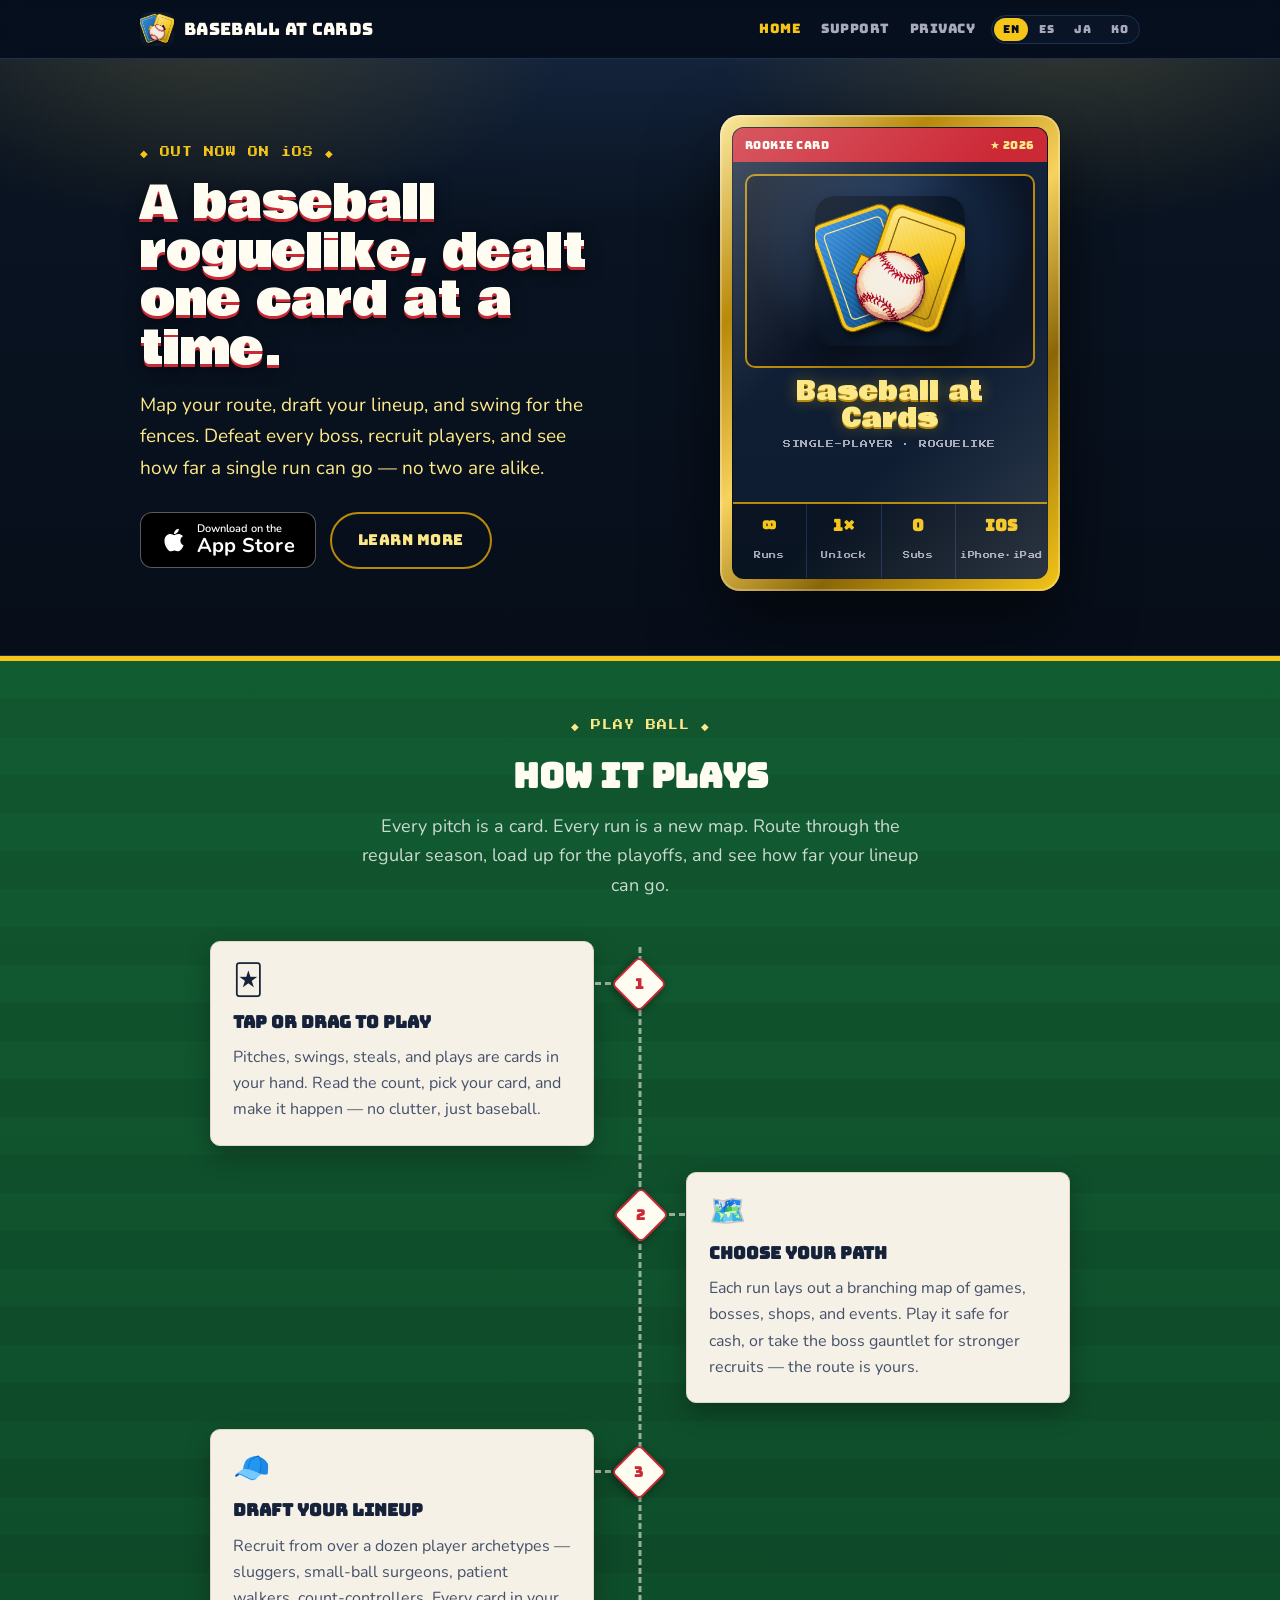
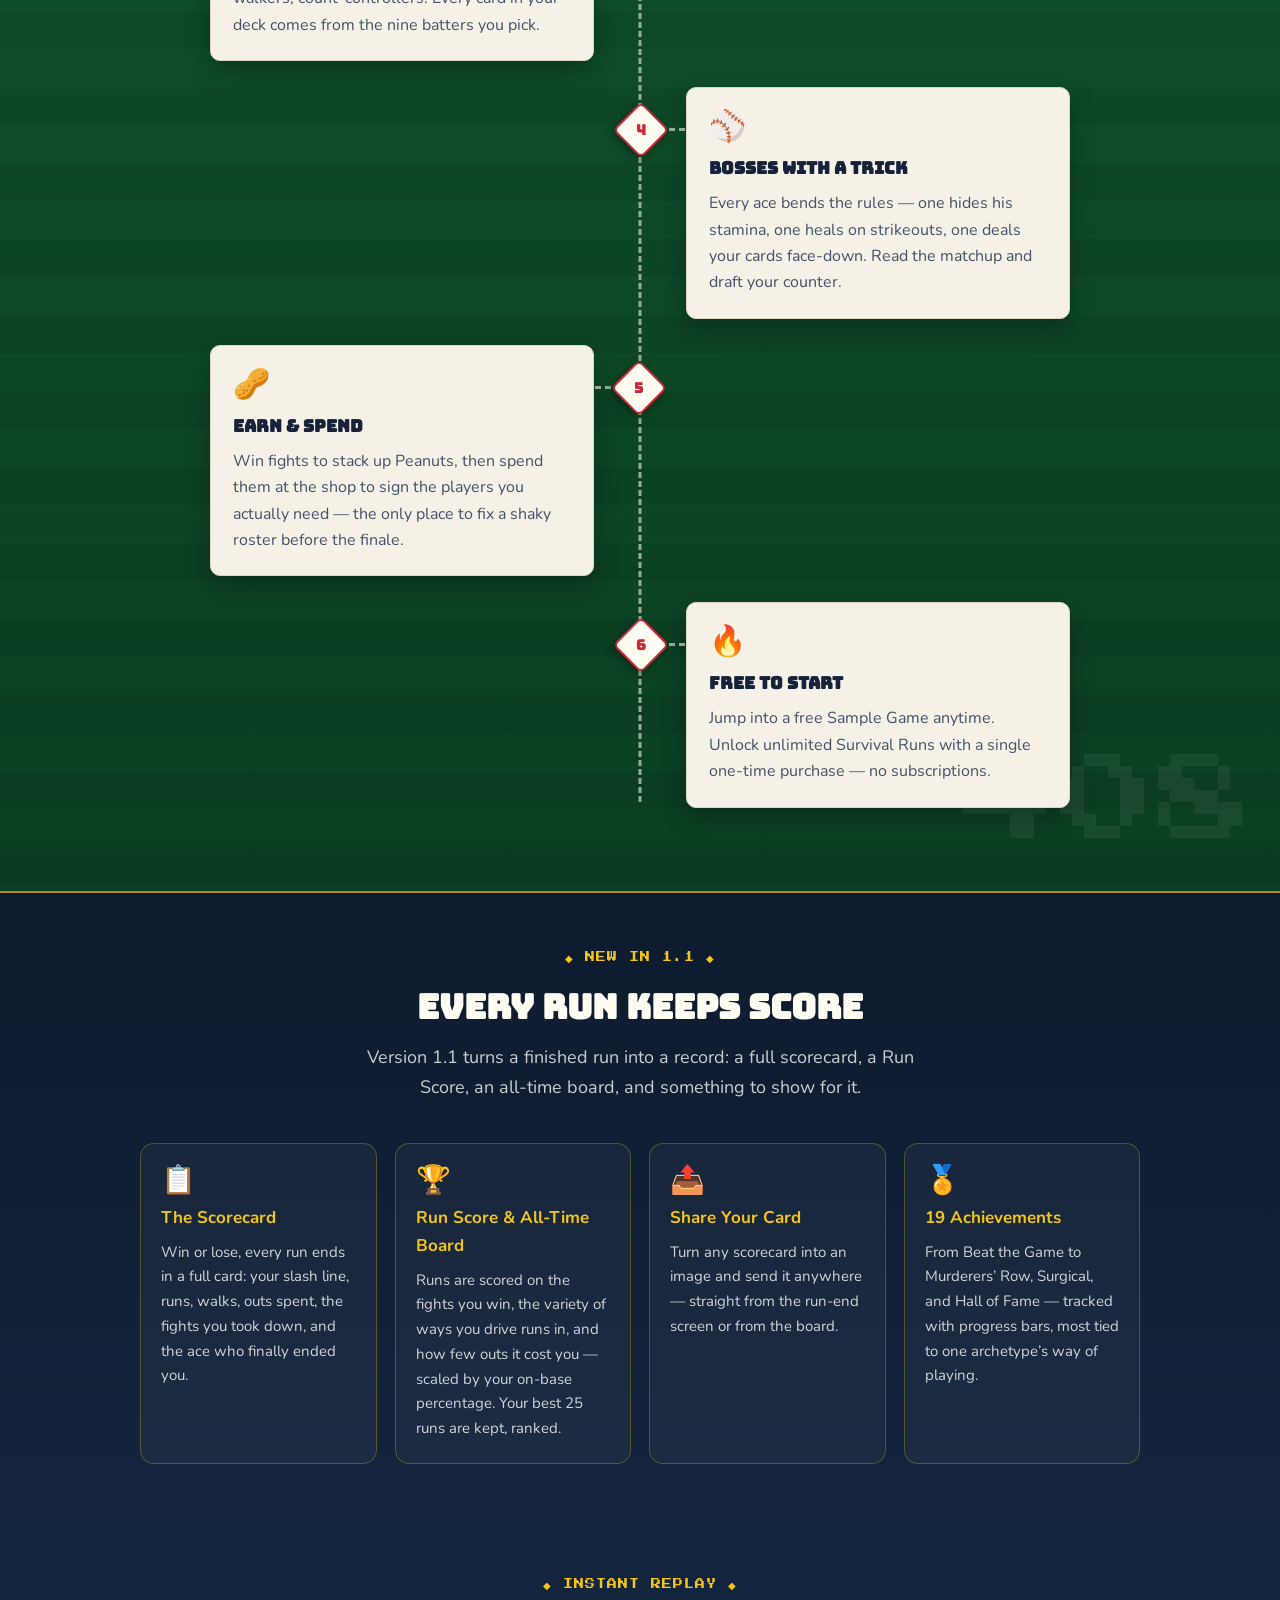
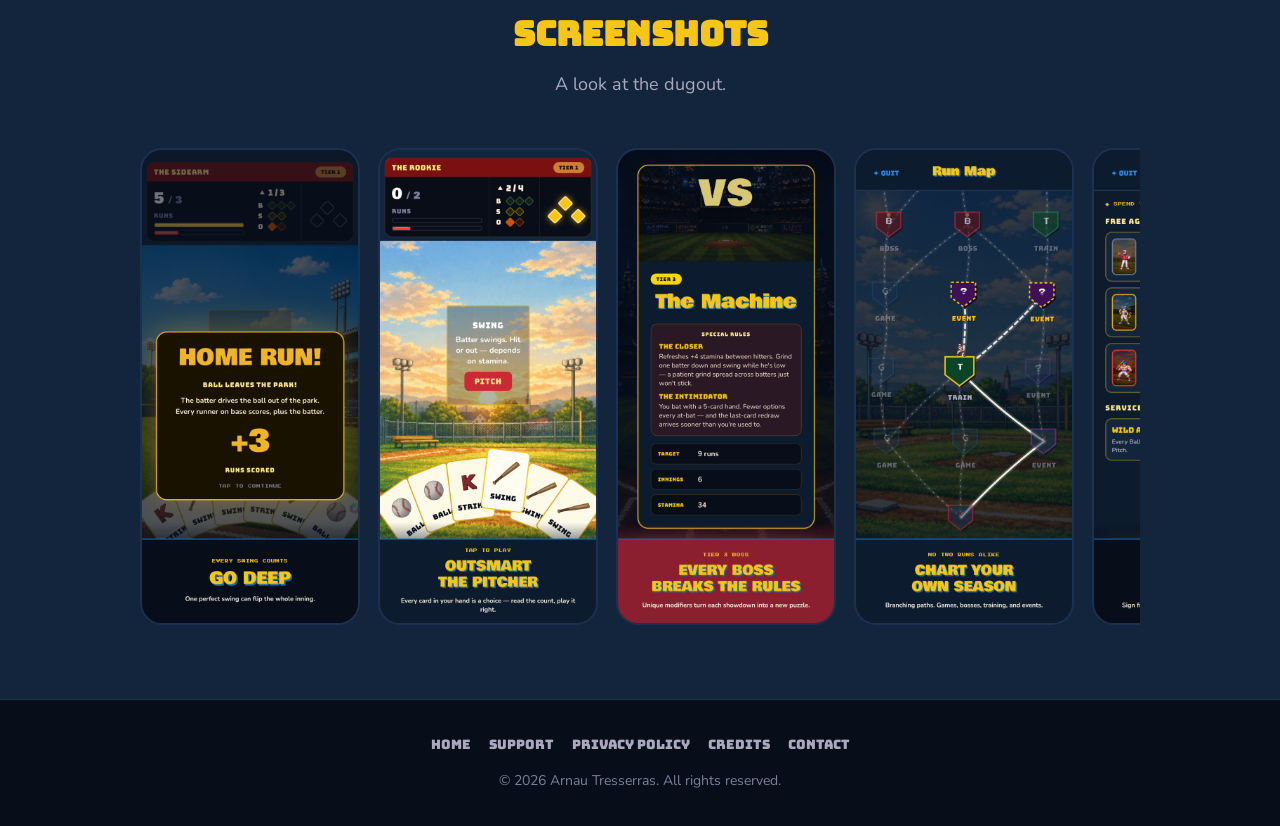
==== commit 3f420f4a: "Update privacy policy and translations" ====
--- a/index.html
+++ b/index.html
@@ -33,7 +33,7 @@
   <link href="https://fonts.googleapis.com/css2?family=Bowlby+One&family=Bungee&family=Nunito:wght@400;600;700;800&family=Press+Start+2P&display=swap" rel="stylesheet" />
   <link rel="stylesheet" href="css/styles.css" />
   <script defer src="https://cloud.umami.is/script.js" data-website-id="12c9abd3-8a6e-4fe9-ac52-c77f7ca075a4"></script>
-  <script defer src="js/i18n.js?v=2"></script>
+  <script defer src="js/i18n.js?v=3"></script>
 </head>
 <body>
   <header class="site-header">
@@ -140,6 +140,36 @@
       </div>
     </section>
 
+    <section class="newband">
+      <div class="container">
+        <span class="section-kicker" data-i18n="new.kicker">◆ NEW IN 1.1 ◆</span>
+        <h2 class="section-title" data-i18n="new.title">Every run keeps score</h2>
+        <p class="section-sub" data-i18n="new.sub">Version 1.1 turns a finished run into a record: a full scorecard, a Run Score, an all-time board, and something to show for it.</p>
+        <div class="newgrid">
+          <div class="newcard">
+            <div class="emoji">📋</div>
+            <h3 data-i18n="n1.title">The Scorecard</h3>
+            <p data-i18n="n1.body">Win or lose, every run ends in a full card: your slash line, runs, walks, outs spent, the fights you took down, and the ace who finally ended you.</p>
+          </div>
+          <div class="newcard">
+            <div class="emoji">🏆</div>
+            <h3 data-i18n="n2.title">Run Score &amp; All-Time Board</h3>
+            <p data-i18n="n2.body">Runs are scored on the fights you win, the variety of ways you drive runs in, and how few outs it cost you — scaled by your on-base percentage. Your best 25 runs are kept, ranked.</p>
+          </div>
+          <div class="newcard">
+            <div class="emoji">📤</div>
+            <h3 data-i18n="n3.title">Share Your Card</h3>
+            <p data-i18n="n3.body">Turn any scorecard into an image and send it anywhere — straight from the run-end screen or from the board.</p>
+          </div>
+          <div class="newcard">
+            <div class="emoji">🏅</div>
+            <h3 data-i18n="n4.title">19 Achievements</h3>
+            <p data-i18n="n4.body">From Beat the Game to Murderers’ Row, Surgical, and Hall of Fame — tracked with progress bars, most tied to one archetype’s way of playing.</p>
+          </div>
+        </div>
+      </div>
+    </section>
+
     <section style="background: var(--navy-mid);">
       <div class="container">
         <span class="section-kicker" data-i18n="shots.kicker">◆ INSTANT REPLAY ◆</span>
--- a/css/styles.css
+++ b/css/styles.css
@@ -498,6 +498,38 @@
 .shot:first-child { scroll-snap-align: start; margin-inline-start: auto; }
 .shot:last-child { margin-inline-end: auto; }
 
+/* --- What's New band (v1.1): the run log, the board, sharing, achievements.
+   Deliberately NOT a base-path zig-zag — that list is the evergreen "how it
+   plays" pitch and stays at six. This is a dated band that can be retired or
+   re-pointed at the next release without touching it. --- */
+.newband {
+  background: linear-gradient(180deg, var(--navy) 0%, var(--navy-mid) 100%);
+  border-top: 2px solid var(--gold-dk);
+}
+.newband .section-title { color: var(--cream); }
+.newband .section-sub { color: rgba(255, 255, 255, 0.78); }
+.newgrid {
+  display: grid;
+  grid-template-columns: repeat(auto-fit, minmax(220px, 1fr));
+  gap: 18px;
+  margin-top: 34px;
+}
+.newcard {
+  background: rgba(255, 255, 255, 0.04);
+  border: 1px solid rgba(245, 197, 24, 0.28);
+  border-radius: 14px;
+  padding: 22px 20px;
+  text-align: left;
+}
+.newcard .emoji { font-size: 28px; line-height: 1; margin-bottom: 10px; }
+.newcard h3 {
+  font-family: var(--font-heading);
+  font-size: 17px;
+  color: var(--gold);
+  margin: 0 0 8px;
+}
+.newcard p { margin: 0; font-size: 15px; color: rgba(255, 255, 255, 0.8); }
+
 /* ---------- Article (privacy / support) ---------- */
 .article {
   padding: 48px 0 64px;
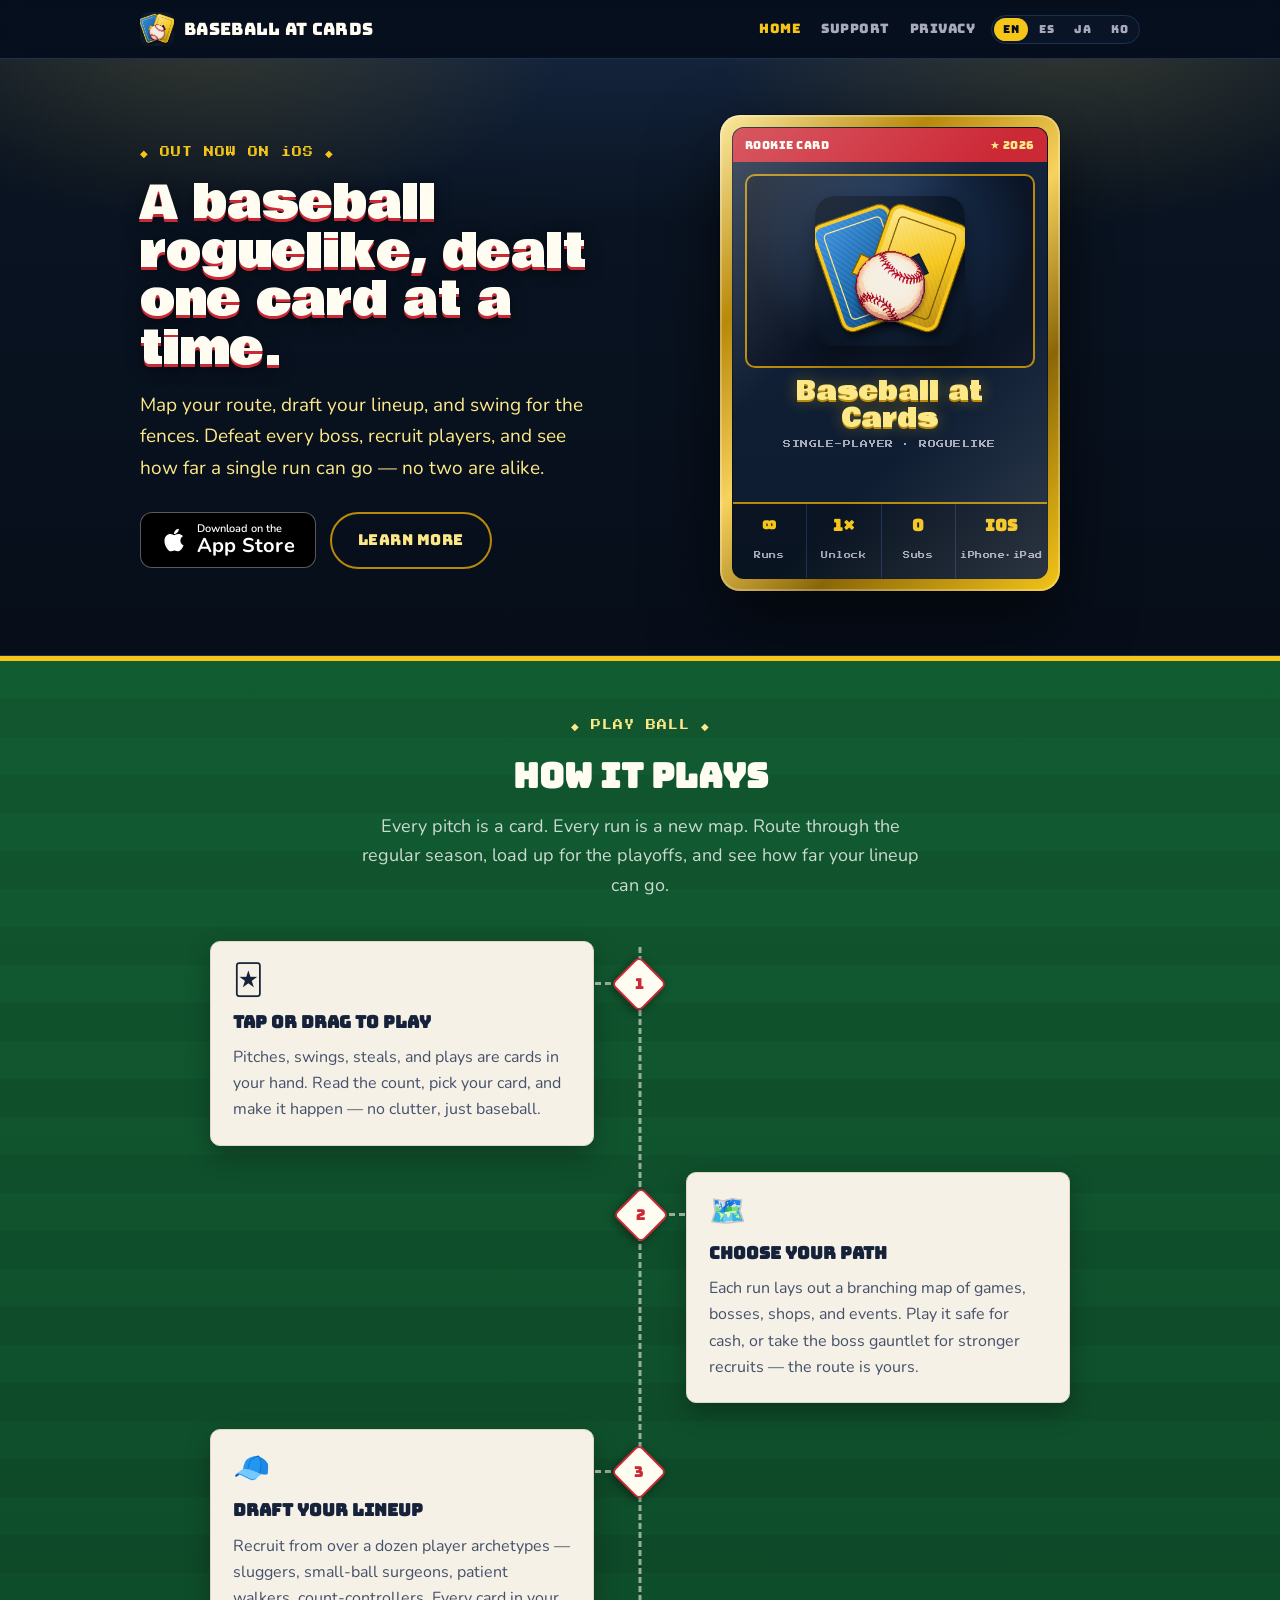
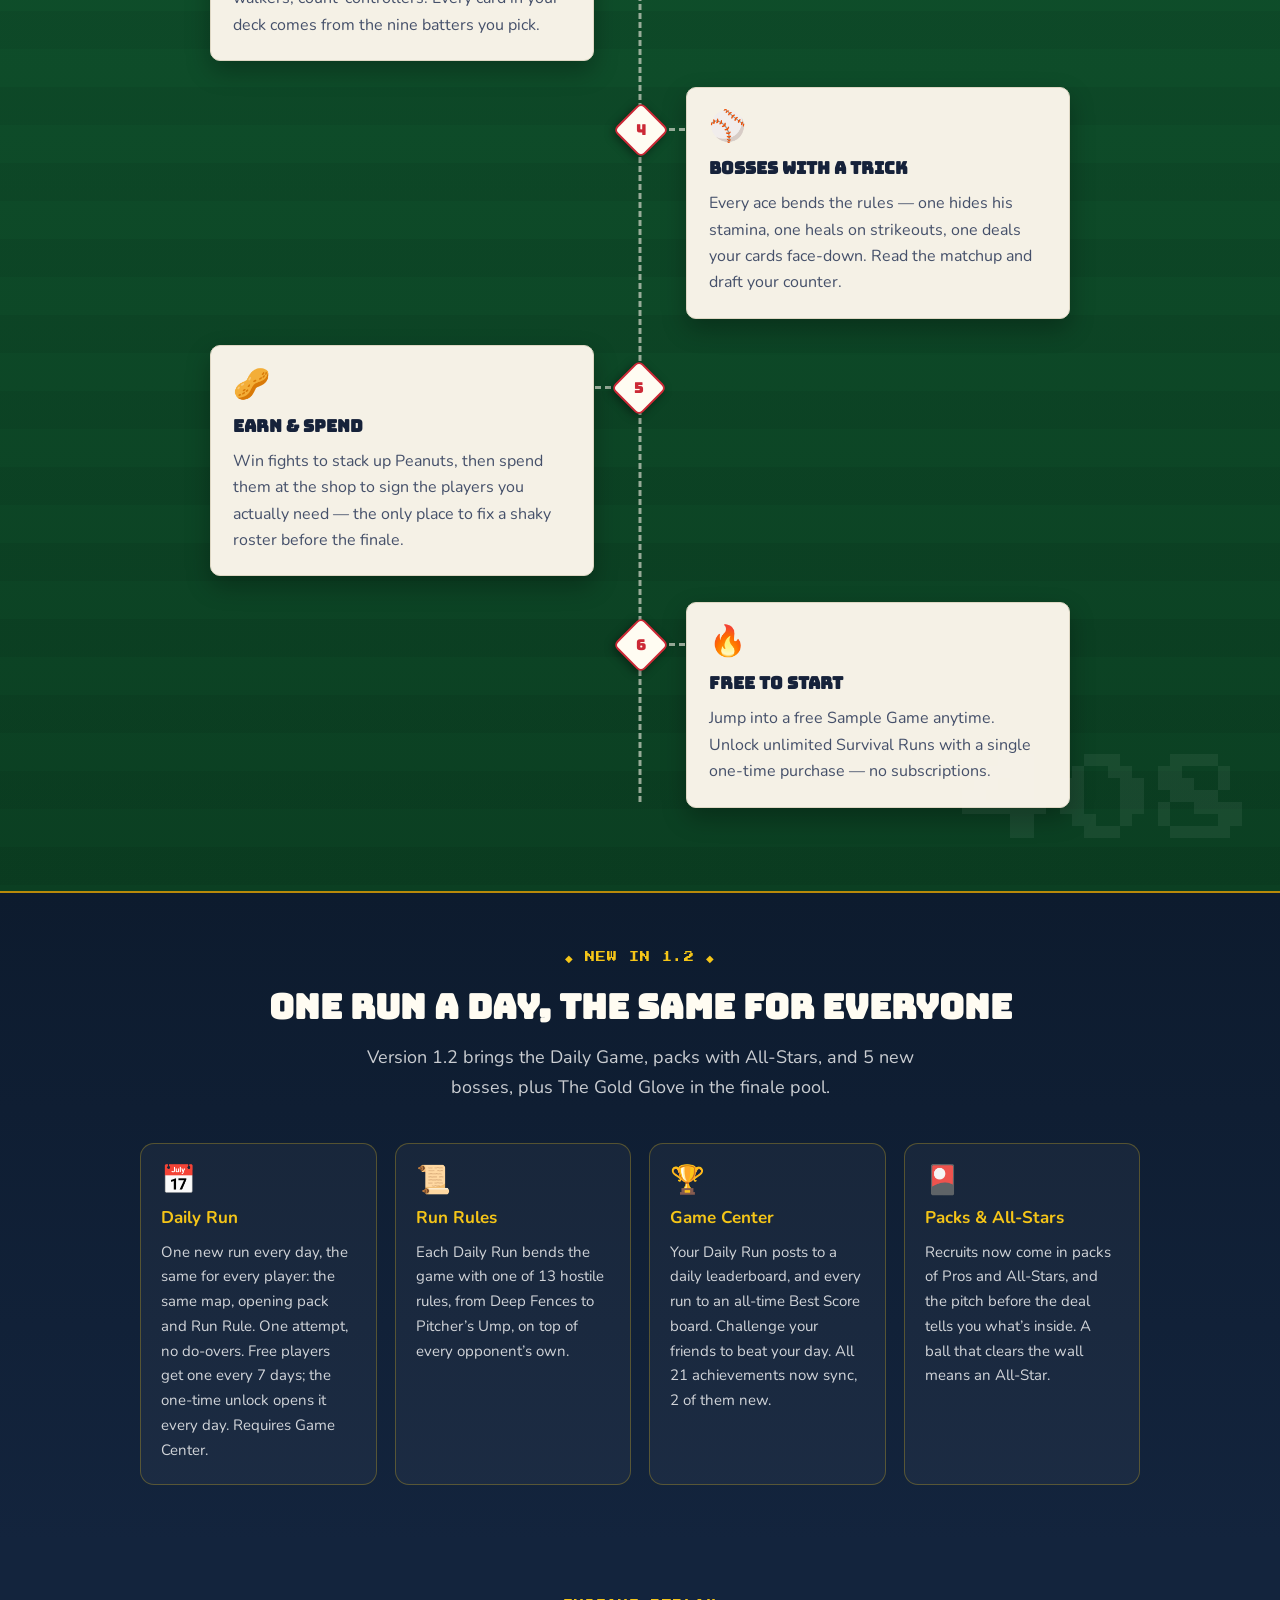
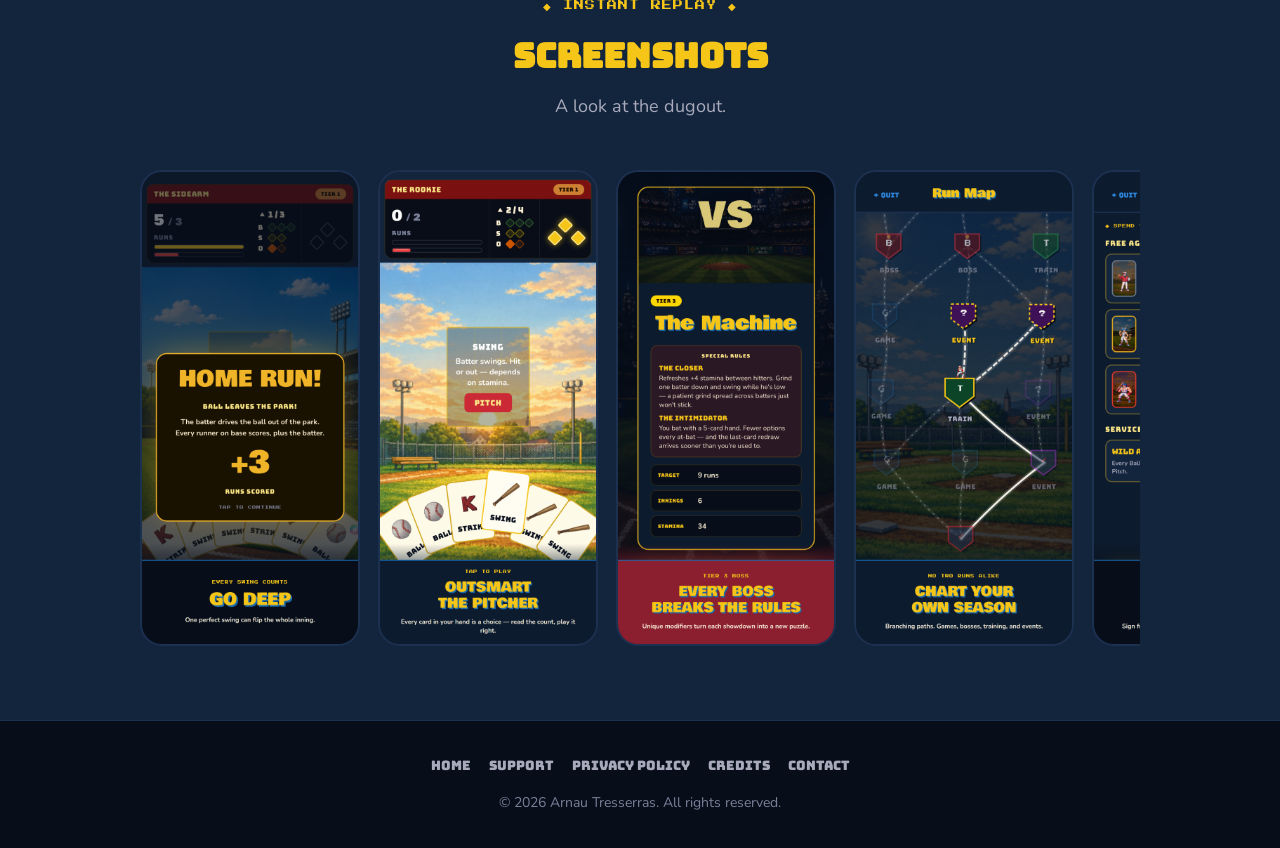
==== commit f2c288f6: "Add 1.2 content update features" ====
--- a/index.html
+++ b/index.html
@@ -33,7 +33,7 @@
   <link href="https://fonts.googleapis.com/css2?family=Bowlby+One&family=Bungee&family=Nunito:wght@400;600;700;800&family=Press+Start+2P&display=swap" rel="stylesheet" />
   <link rel="stylesheet" href="css/styles.css" />
   <script defer src="https://cloud.umami.is/script.js" data-website-id="12c9abd3-8a6e-4fe9-ac52-c77f7ca075a4"></script>
-  <script defer src="js/i18n.js?v=3"></script>
+  <script defer src="js/i18n.js?v=4"></script>
 </head>
 <body>
   <header class="site-header">
@@ -142,29 +142,29 @@
 
     <section class="newband">
       <div class="container">
-        <span class="section-kicker" data-i18n="new.kicker">◆ NEW IN 1.1 ◆</span>
-        <h2 class="section-title" data-i18n="new.title">Every run keeps score</h2>
-        <p class="section-sub" data-i18n="new.sub">Version 1.1 turns a finished run into a record: a full scorecard, a Run Score, an all-time board, and something to show for it.</p>
+        <span class="section-kicker" data-i18n="new.kicker">◆ NEW IN 1.2 ◆</span>
+        <h2 class="section-title" data-i18n="new.title">One run a day, the same for everyone</h2>
+        <p class="section-sub" data-i18n="new.sub">Version 1.2 brings the Daily Game, packs with All-Stars, and 5 new bosses, plus The Gold Glove in the finale pool.</p>
         <div class="newgrid">
           <div class="newcard">
-            <div class="emoji">📋</div>
-            <h3 data-i18n="n1.title">The Scorecard</h3>
-            <p data-i18n="n1.body">Win or lose, every run ends in a full card: your slash line, runs, walks, outs spent, the fights you took down, and the ace who finally ended you.</p>
+            <div class="emoji">📅</div>
+            <h3 data-i18n="n1.title">Daily Run</h3>
+            <p data-i18n="n1.body">One new run every day, the same for every player: the same map, opening pack and Run Rule. One attempt, no do-overs. Free players get one every 7 days; the one-time unlock opens it every day. Requires Game Center.</p>
+          </div>
+          <div class="newcard">
+            <div class="emoji">📜</div>
+            <h3 data-i18n="n2.title">Run Rules</h3>
+            <p data-i18n="n2.body">Each Daily Run bends the game with one of 13 hostile rules, from Deep Fences to Pitcher’s Ump, on top of every opponent’s own.</p>
           </div>
           <div class="newcard">
             <div class="emoji">🏆</div>
-            <h3 data-i18n="n2.title">Run Score &amp; All-Time Board</h3>
-            <p data-i18n="n2.body">Runs are scored on the fights you win, the variety of ways you drive runs in, and how few outs it cost you — scaled by your on-base percentage. Your best 25 runs are kept, ranked.</p>
-          </div>
-          <div class="newcard">
-            <div class="emoji">📤</div>
-            <h3 data-i18n="n3.title">Share Your Card</h3>
-            <p data-i18n="n3.body">Turn any scorecard into an image and send it anywhere — straight from the run-end screen or from the board.</p>
-          </div>
-          <div class="newcard">
-            <div class="emoji">🏅</div>
-            <h3 data-i18n="n4.title">19 Achievements</h3>
-            <p data-i18n="n4.body">From Beat the Game to Murderers’ Row, Surgical, and Hall of Fame — tracked with progress bars, most tied to one archetype’s way of playing.</p>
+            <h3 data-i18n="n3.title">Game Center</h3>
+            <p data-i18n="n3.body">Your Daily Run posts to a daily leaderboard, and every run to an all-time Best Score board. Challenge your friends to beat your day. All 21 achievements now sync, 2 of them new.</p>
+          </div>
+          <div class="newcard">
+            <div class="emoji">🎴</div>
+            <h3 data-i18n="n4.title">Packs &amp; All-Stars</h3>
+            <p data-i18n="n4.body">Recruits now come in packs of Pros and All-Stars, and the pitch before the deal tells you what’s inside. A ball that clears the wall means an All-Star.</p>
           </div>
         </div>
       </div>
--- a/css/styles.css
+++ b/css/styles.css
@@ -498,7 +498,7 @@
 .shot:first-child { scroll-snap-align: start; margin-inline-start: auto; }
 .shot:last-child { margin-inline-end: auto; }
 
-/* --- What's New band (v1.1): the run log, the board, sharing, achievements.
+/* --- What's New band (v1.2): Daily Run, Run Rules, Game Center, packs.
    Deliberately NOT a base-path zig-zag — that list is the evergreen "how it
    plays" pitch and stays at six. This is a dated band that can be retired or
    re-pointed at the next release without touching it. --- */
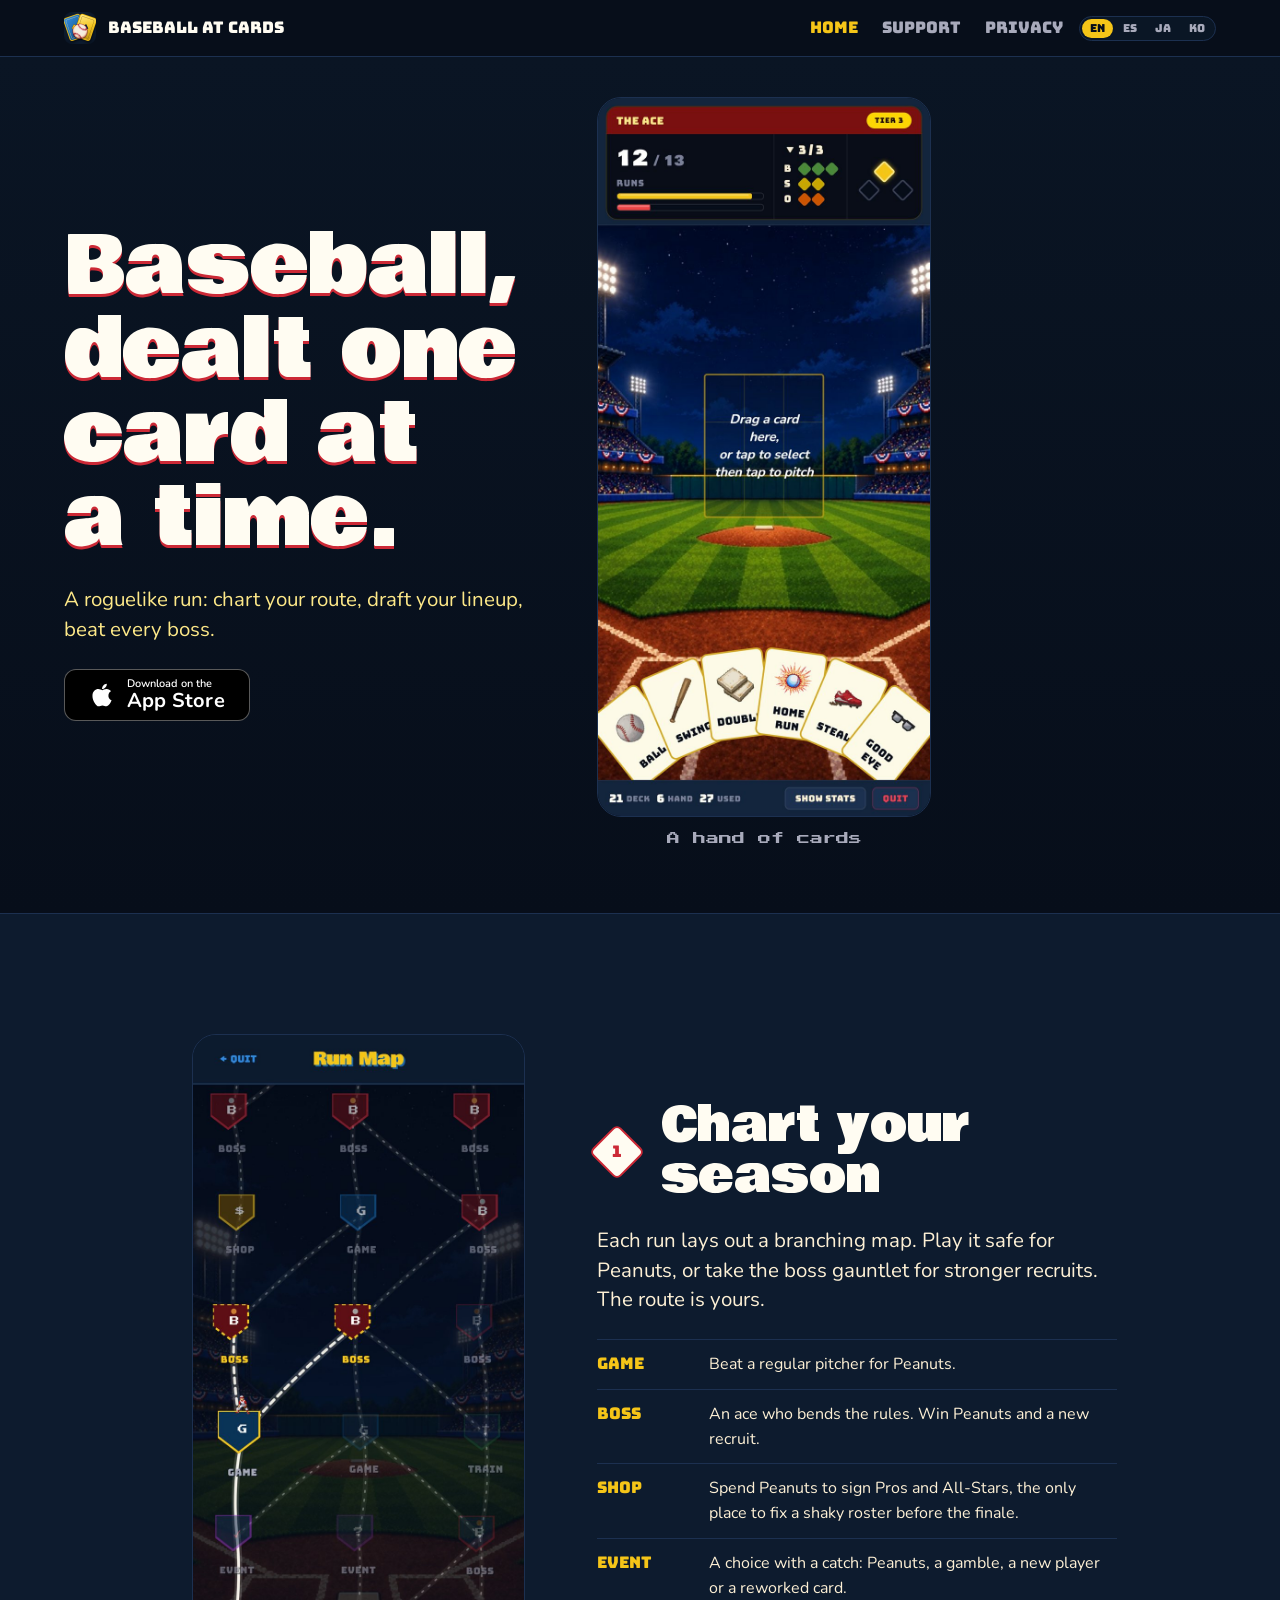
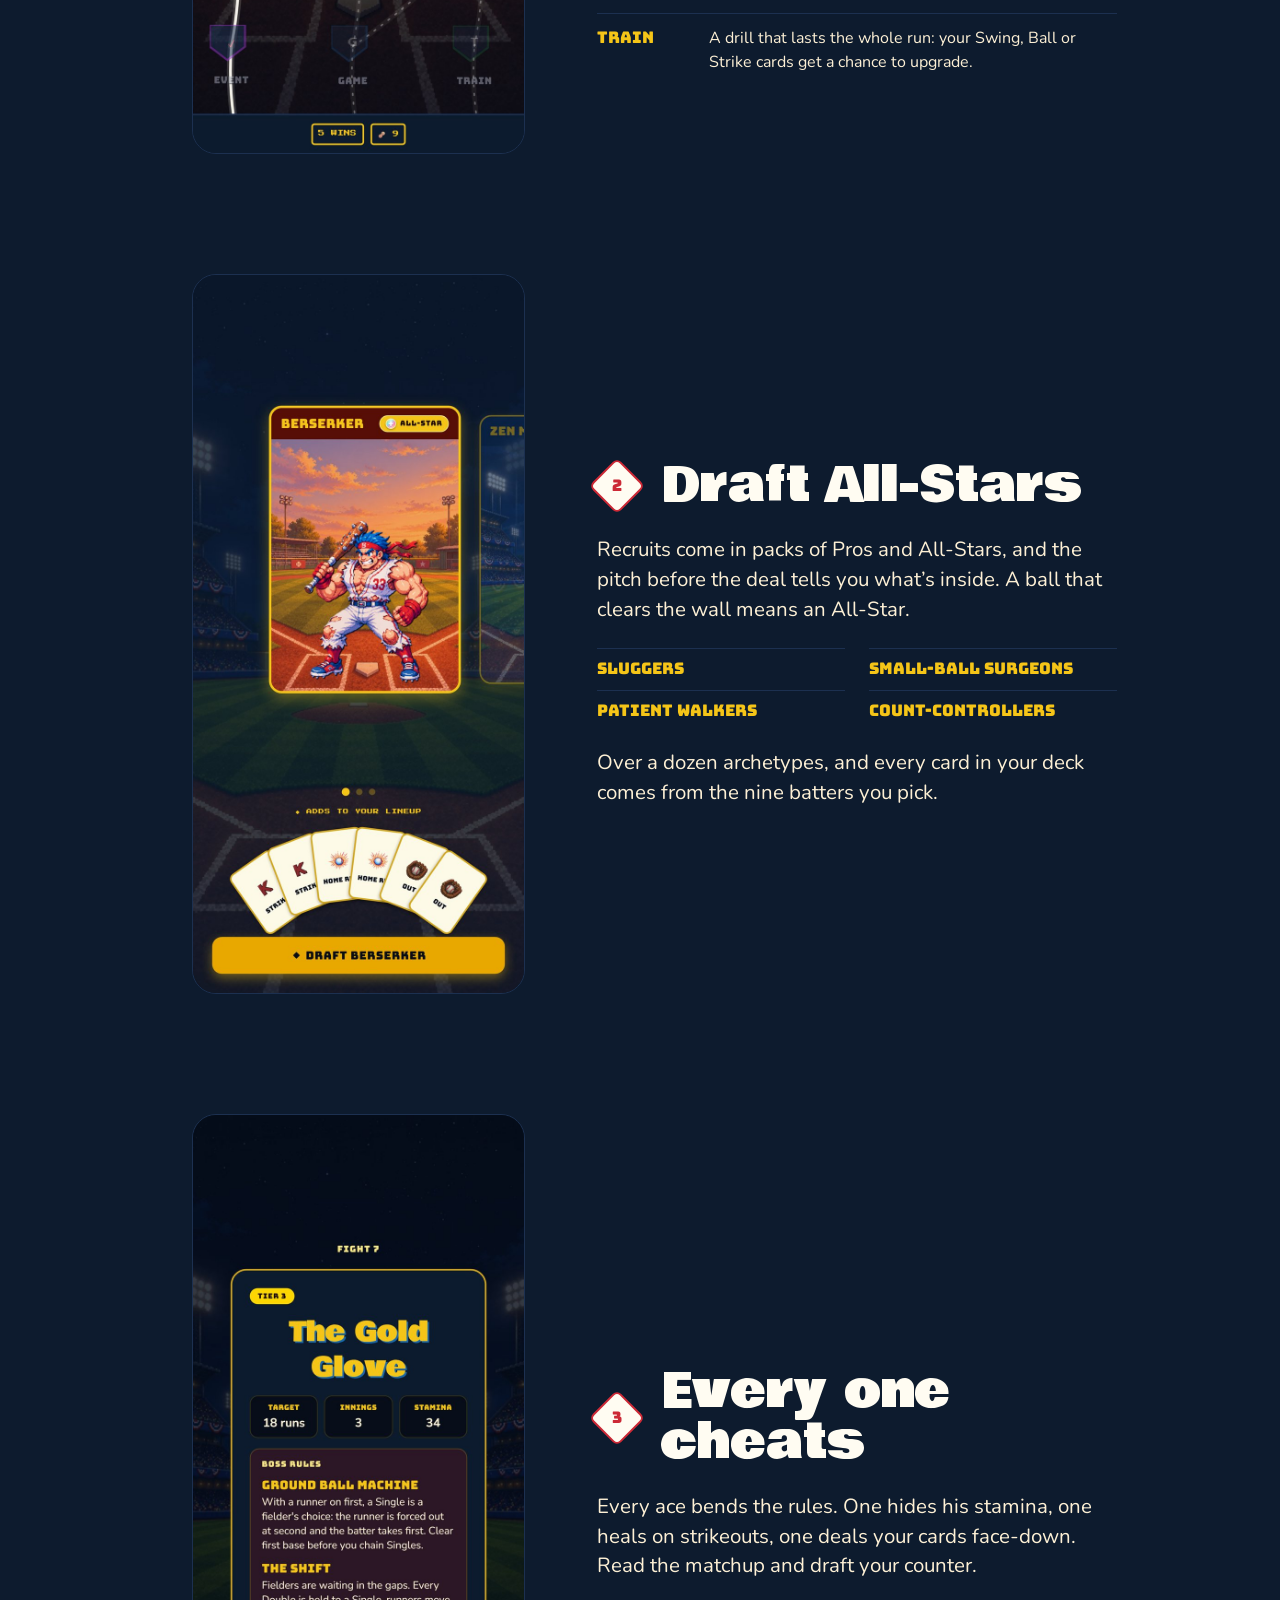
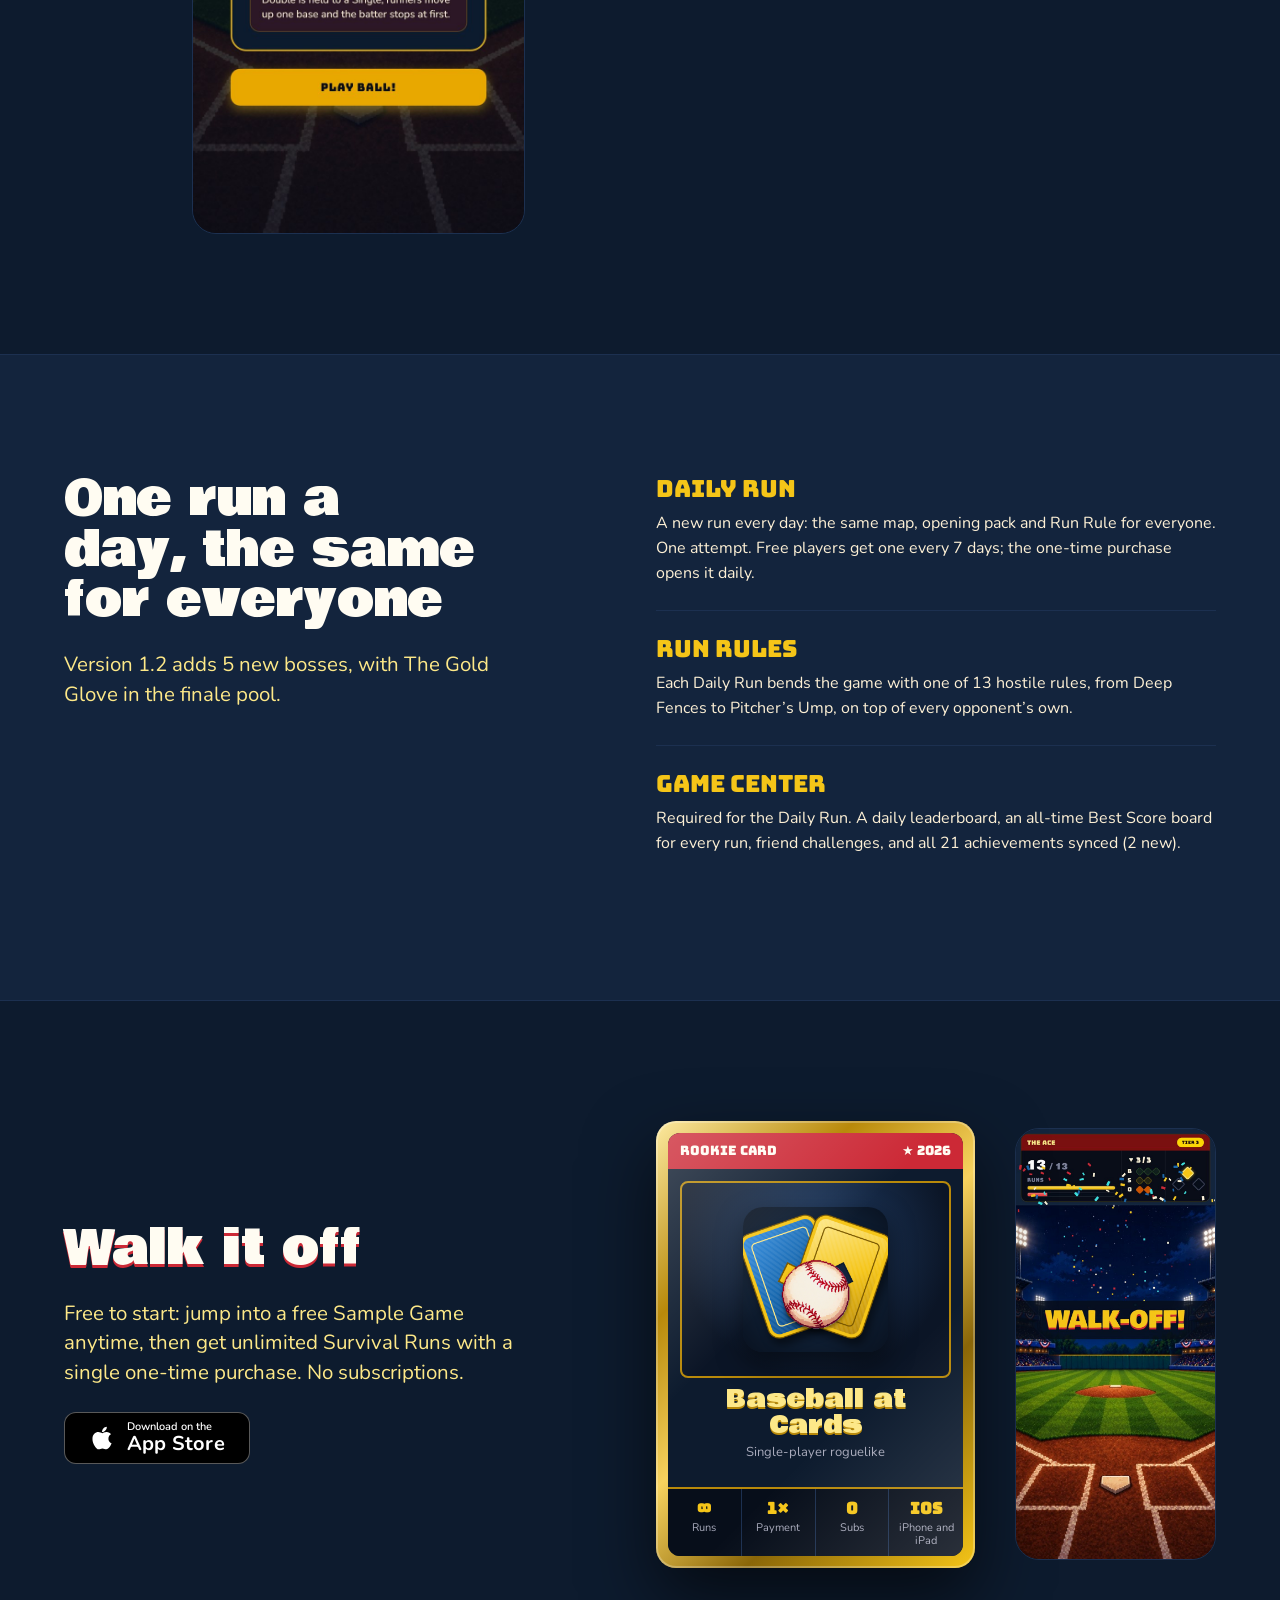
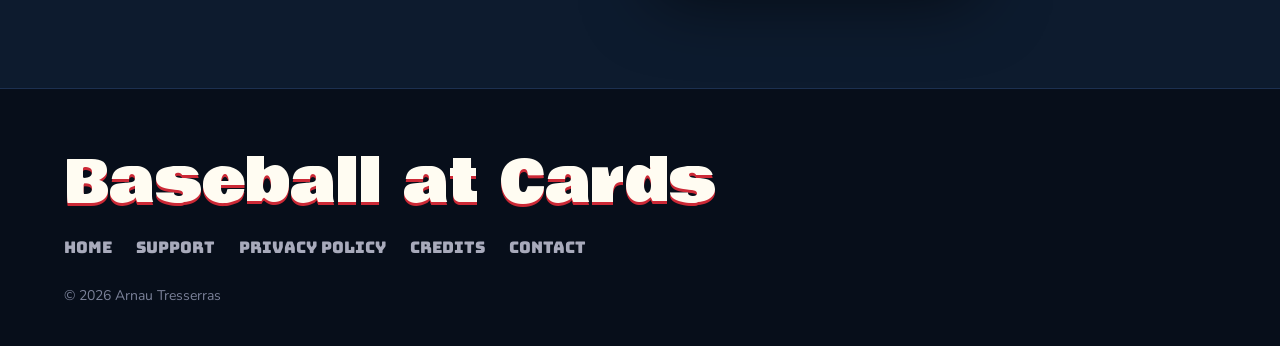
==== commit 761a848a: "Redesign the home page around the new screenshots Recompose index.html as a run told in order: a Cou" ====
--- a/index.html
+++ b/index.html
@@ -3,7 +3,7 @@
 <head>
   <meta charset="UTF-8" />
   <meta name="viewport" content="width=device-width, initial-scale=1.0" />
-  <title data-i18n="meta.title.home">Baseball at Cards — A Baseball Roguelike Card Game</title>
+  <title data-i18n="meta.title.home">Baseball at Cards | A Baseball Roguelike Card Game</title>
   <meta name="description" data-i18n-content="meta.desc.home" content="Baseball at Cards is a single-player baseball roguelike card game. Build your roster, defeat every boss, and survive the run. Free to play on iPhone and iPad." />
   <link rel="icon" href="assets/favicon.png" />
 
@@ -33,7 +33,7 @@
   <link href="https://fonts.googleapis.com/css2?family=Bowlby+One&family=Bungee&family=Nunito:wght@400;600;700;800&family=Press+Start+2P&display=swap" rel="stylesheet" />
   <link rel="stylesheet" href="css/styles.css" />
   <script defer src="https://cloud.umami.is/script.js" data-website-id="12c9abd3-8a6e-4fe9-ac52-c77f7ca075a4"></script>
-  <script defer src="js/i18n.js?v=4"></script>
+  <script defer src="js/i18n.js?v=5"></script>
 </head>
 <body>
   <header class="site-header">
@@ -55,147 +55,138 @@
 
   <main>
     <section class="hero">
-      <div class="floodlights" aria-hidden="true"></div>
       <div class="container hero-grid">
         <div class="hero-copy">
-          <span class="hero-eyebrow" data-i18n="hero.eyebrow">◆ OUT NOW ON iOS ◆</span>
-          <p class="hero-lead" data-i18n="hero.lead">A baseball roguelike, dealt one card at a time.</p>
-          <p class="tagline" data-i18n="hero.tagline">Map your route, draft your lineup, and swing for the fences. Defeat every boss, recruit players, and see how far a single run can go — no two are alike.</p>
-          <div class="hero-cta">
-            <a class="btn-appstore" href="https://apps.apple.com/us/app/id6779787824" target="_blank" rel="noopener" data-umami-event="download-appstore">
-              <svg class="apple-logo" viewBox="0 0 384 512" aria-hidden="true" focusable="false"><path fill="currentColor" d="M318.7 268.7c-.2-36.7 16.4-64.4 50-84.8-18.8-26.9-47.2-41.7-84.7-44.6-35.5-2.8-74.3 20.7-88.5 20.7-15 0-49.4-19.7-76.4-19.7C63.3 141.2 4 184.8 4 273.5q0 39.3 14.4 81.2c12.8 36.7 59 126.7 107.2 125.2 25.2-.6 43-17.9 75.8-17.9 31.8 0 48.3 17.9 76.4 17.9 48.6-.7 90.4-82.5 102.6-119.3-65.2-30.7-61.7-90-61.7-91.9zm-56.6-164.2c27.3-32.4 24.8-61.9 24-72.5-24.1 1.4-52 16.4-67.9 34.9-17.5 19.8-27.8 44.3-25.6 71.9 26.1 2 49.9-11.4 69.5-34.3z"/></svg>
-              <span class="btn-appstore-text"><small data-i18n="cta.store.pre">Download on the</small><strong>App Store</strong></span>
-            </a>
-            <a class="btn btn-ghost" href="support.html" data-i18n="cta.learn">Learn More</a>
+          <h1 data-i18n="hero.lead">Baseball, dealt one card at a time.</h1>
+          <p class="lead" data-i18n="hero.tagline">A roguelike run: chart your route, draft your lineup, beat every boss.</p>
+          <a class="btn-appstore" href="https://apps.apple.com/us/app/id6779787824" target="_blank" rel="noopener" data-umami-event="download-appstore">
+            <svg class="apple-logo" viewBox="0 0 384 512" aria-hidden="true" focusable="false"><path fill="currentColor" d="M318.7 268.7c-.2-36.7 16.4-64.4 50-84.8-18.8-26.9-47.2-41.7-84.7-44.6-35.5-2.8-74.3 20.7-88.5 20.7-15 0-49.4-19.7-76.4-19.7C63.3 141.2 4 184.8 4 273.5q0 39.3 14.4 81.2c12.8 36.7 59 126.7 107.2 125.2 25.2-.6 43-17.9 75.8-17.9 31.8 0 48.3 17.9 76.4 17.9 48.6-.7 90.4-82.5 102.6-119.3-65.2-30.7-61.7-90-61.7-91.9zm-56.6-164.2c27.3-32.4 24.8-61.9 24-72.5-24.1 1.4-52 16.4-67.9 34.9-17.5 19.8-27.8 44.3-25.6 71.9 26.1 2 49.9-11.4 69.5-34.3z"/></svg>
+            <span class="btn-appstore-text"><small data-i18n="cta.store.pre">Download on the</small><strong>App Store</strong></span>
+          </a>
+        </div>
+        <figure class="hero-shot">
+          <img src="assets/shot-1-at-bat-720.jpg" width="720" height="1558" data-i18n-alt="hero.shot.alt" alt="An at-bat in Baseball at Cards: the strike zone under the stadium lights and a hand of cards to play, from Ball and Swing to Home Run and Steal." />
+          <figcaption data-i18n="hero.shot.caption">A hand of cards</figcaption>
+        </figure>
+      </div>
+    </section>
+
+    <section class="run">
+      <div class="container">
+        <ol class="stages">
+          <li class="stage">
+            <div class="stage-copy">
+              <h2><span class="pos" aria-hidden="true"><span>1</span></span> <span data-i18n="stage1.title">Chart your season</span></h2>
+              <p data-i18n="stage1.body">Each run lays out a branching map. Play it safe for Peanuts, or take the boss gauntlet for stronger recruits. The route is yours.</p>
+              <dl class="nodes">
+                <div><dt>Game</dt><dd data-i18n="stage1.game">Beat a regular pitcher for Peanuts.</dd></div>
+                <div><dt>Boss</dt><dd data-i18n="stage1.boss">An ace who bends the rules. Win Peanuts and a new recruit.</dd></div>
+                <div><dt>Shop</dt><dd data-i18n="stage1.shop">Spend Peanuts to sign Pros and All-Stars, the only place to fix a shaky roster before the finale.</dd></div>
+                <div><dt>Event</dt><dd data-i18n="stage1.event">A choice with a catch: Peanuts, a gamble, a new player or a reworked card.</dd></div>
+                <div><dt>Train</dt><dd data-i18n="stage1.train">A drill that lasts the whole run: your Swing, Ball or Strike cards get a chance to upgrade.</dd></div>
+              </dl>
+            </div>
+            <figure class="stage-shot">
+              <img src="assets/shot-4-map-720.jpg" width="720" height="1558" loading="lazy" data-i18n-alt="stage1.alt" alt="The run map: a branching path of Game, Boss, Shop, Event and Train nodes under the stadium lights." />
+            </figure>
+          </li>
+          <li class="stage">
+            <div class="stage-copy">
+              <h2><span class="pos" aria-hidden="true"><span>2</span></span> <span data-i18n="stage2.title">Draft All-Stars</span></h2>
+              <p data-i18n="stage2.body">Recruits come in packs of Pros and All-Stars, and the pitch before the deal tells you what’s inside. A ball that clears the wall means an All-Star.</p>
+              <ul class="archetypes" data-i18n="stage2.arch"><li>Sluggers</li><li>Small-ball surgeons</li><li>Patient walkers</li><li>Count-controllers</li></ul>
+              <p data-i18n="stage2.deck">Over a dozen archetypes, and every card in your deck comes from the nine batters you pick.</p>
+            </div>
+            <figure class="stage-shot">
+              <img src="assets/shot-5-pack-720.jpg" width="720" height="1558" loading="lazy" data-i18n-alt="stage2.alt" alt="Drafting from a pack: Berserker, an All-Star slugger, and the six cards that join your deck." />
+            </figure>
+          </li>
+          <li class="stage">
+            <div class="stage-copy">
+              <h2><span class="pos" aria-hidden="true"><span>3</span></span> <span data-i18n="stage3.title">Every one cheats</span></h2>
+              <p data-i18n="stage3.body">Every ace bends the rules. One hides his stamina, one heals on strikeouts, one deals your cards face-down. Read the matchup and draft your counter.</p>
+            </div>
+            <figure class="stage-shot">
+              <img src="assets/shot-3-boss-720.jpg" width="720" height="1558" loading="lazy" data-i18n-alt="stage3.alt" alt="The boss card for The Gold Glove: 18 runs to score in 3 innings, against two boss rules, Ground Ball Machine and The Shift." />
+            </figure>
+          </li>
+        </ol>
+      </div>
+    </section>
+
+    <section class="daily">
+      <div class="container daily-grid">
+        <div class="daily-head">
+          <h2 data-i18n="new.title">One run a day, the same for everyone</h2>
+          <p class="lead" data-i18n="new.sub">Version 1.2 adds 5 new bosses, with The Gold Glove in the finale pool.</p>
+        </div>
+        <div class="daily-rows">
+          <div class="daily-row">
+            <h3 data-i18n="n1.title">Daily Run</h3>
+            <p data-i18n="n1.body">A new run every day: the same map, opening pack and Run Rule for everyone. One attempt. Free players get one every 7 days; the one-time purchase opens it daily.</p>
           </div>
-        </div>
-
-        <div class="tradingcard">
-          <div class="tc-inner">
-            <div class="tc-banner">
-              <span data-i18n="tc.rookie">Rookie Card</span>
-              <span class="star">★ 2026</span>
-            </div>
-            <div class="tc-photo">
-              <img src="assets/icon.png" alt="Baseball at Cards app icon" />
-            </div>
-            <div class="tc-name">
-              <h1>Baseball at Cards</h1>
-              <span class="sub" data-i18n="tc.sub">SINGLE-PLAYER · ROGUELIKE</span>
-            </div>
-            <div class="tc-stats" aria-hidden="true">
-              <div><b>∞</b><span data-i18n="tc.stat.runs">Runs</span></div>
-              <div><b>1×</b><span data-i18n="tc.stat.unlock">Unlock</span></div>
-              <div><b>0</b><span data-i18n="tc.stat.subs">Subs</span></div>
-              <div><b>iOS</b><span data-i18n="tc.stat.ios">iPhone·iPad</span></div>
-            </div>
+          <div class="daily-row">
+            <h3 data-i18n="n2.title">Run Rules</h3>
+            <p data-i18n="n2.body">Each Daily Run bends the game with one of 13 hostile rules, from Deep Fences to Pitcher’s Ump, on top of every opponent’s own.</p>
+          </div>
+          <div class="daily-row">
+            <h3 data-i18n="n3.title">Game Center</h3>
+            <p data-i18n="n3.body">Required for the Daily Run. A daily leaderboard, an all-time Best Score board for every run, friend challenges, and all 21 achievements synced (2 new).</p>
           </div>
         </div>
       </div>
     </section>
 
-    <section class="section-field">
-      <div class="container">
-        <span class="section-kicker" data-i18n="play.kicker">◆ PLAY BALL ◆</span>
-        <h2 class="section-title" data-i18n="play.title">How it plays</h2>
-        <p class="section-sub" data-i18n="play.sub">Every pitch is a card. Every run is a new map. Route through the regular season, load up for the playoffs, and see how far your lineup can go.</p>
-        <div class="basepath">
-          <div class="feature feature-l">
-            <span class="pos" aria-hidden="true"><span>1</span></span>
-            <div class="emoji">🃏</div>
-            <h3 data-i18n="f1.title">Tap or drag to Play</h3>
-            <p data-i18n="f1.body">Pitches, swings, steals, and plays are cards in your hand. Read the count, pick your card, and make it happen — no clutter, just baseball.</p>
+    <section class="close">
+      <div class="container close-grid">
+        <div class="close-copy">
+          <h2 data-i18n="close.title">Walk it off</h2>
+          <p class="lead" data-i18n="close.body">Free to start: jump into a free Sample Game anytime, then get unlimited Survival Runs with a single one-time purchase. No subscriptions.</p>
+          <a class="btn-appstore" href="https://apps.apple.com/us/app/id6779787824" target="_blank" rel="noopener" data-umami-event="download-appstore">
+            <svg class="apple-logo" viewBox="0 0 384 512" aria-hidden="true" focusable="false"><path fill="currentColor" d="M318.7 268.7c-.2-36.7 16.4-64.4 50-84.8-18.8-26.9-47.2-41.7-84.7-44.6-35.5-2.8-74.3 20.7-88.5 20.7-15 0-49.4-19.7-76.4-19.7C63.3 141.2 4 184.8 4 273.5q0 39.3 14.4 81.2c12.8 36.7 59 126.7 107.2 125.2 25.2-.6 43-17.9 75.8-17.9 31.8 0 48.3 17.9 76.4 17.9 48.6-.7 90.4-82.5 102.6-119.3-65.2-30.7-61.7-90-61.7-91.9zm-56.6-164.2c27.3-32.4 24.8-61.9 24-72.5-24.1 1.4-52 16.4-67.9 34.9-17.5 19.8-27.8 44.3-25.6 71.9 26.1 2 49.9-11.4 69.5-34.3z"/></svg>
+            <span class="btn-appstore-text"><small data-i18n="cta.store.pre">Download on the</small><strong>App Store</strong></span>
+          </a>
+        </div>
+        <div class="close-pair">
+          <div class="tradingcard">
+            <div class="tc-inner">
+              <div class="tc-banner">
+                <span data-i18n="tc.rookie">Rookie Card</span>
+                <span class="star">★ 2026</span>
+              </div>
+              <div class="tc-photo">
+                <img src="assets/icon.png" alt="Baseball at Cards app icon" />
+              </div>
+              <div class="tc-name">
+                <p class="tc-title">Baseball at Cards</p>
+                <span class="sub" data-i18n="tc.sub">Single-player roguelike</span>
+              </div>
+              <div class="tc-stats">
+                <div><b>∞</b><span data-i18n="tc.stat.runs">Runs</span></div>
+                <div><b>1×</b><span data-i18n="tc.stat.unlock">Payment</span></div>
+                <div><b>0</b><span data-i18n="tc.stat.subs">Subs</span></div>
+                <div><b>iOS</b><span data-i18n="tc.stat.ios">iPhone and iPad</span></div>
+              </div>
+            </div>
           </div>
-          <div class="feature feature-r">
-            <span class="pos" aria-hidden="true"><span>2</span></span>
-            <div class="emoji">🗺️</div>
-            <h3 data-i18n="f2.title">Choose Your Path</h3>
-            <p data-i18n="f2.body">Each run lays out a branching map of games, bosses, shops, and events. Play it safe for cash, or take the boss gauntlet for stronger recruits — the route is yours.</p>
-          </div>
-          <div class="feature feature-l">
-            <span class="pos" aria-hidden="true"><span>3</span></span>
-            <div class="emoji">🧢</div>
-            <h3 data-i18n="f3.title">Draft Your Lineup</h3>
-            <p data-i18n="f3.body">Recruit from over a dozen player archetypes — sluggers, small-ball surgeons, patient walkers, count-controllers. Every card in your deck comes from the nine batters you pick.</p>
-          </div>
-          <div class="feature feature-r">
-            <span class="pos" aria-hidden="true"><span>4</span></span>
-            <div class="emoji">⚾</div>
-            <h3 data-i18n="f4.title">Bosses With a Trick</h3>
-            <p data-i18n="f4.body">Every ace bends the rules — one hides his stamina, one heals on strikeouts, one deals your cards face-down. Read the matchup and draft your counter.</p>
-          </div>
-          <div class="feature feature-l">
-            <span class="pos" aria-hidden="true"><span>5</span></span>
-            <div class="emoji">🥜</div>
-            <h3 data-i18n="f5.title">Earn &amp; Spend</h3>
-            <p data-i18n="f5.body">Win fights to stack up Peanuts, then spend them at the shop to sign the players you actually need — the only place to fix a shaky roster before the finale.</p>
-          </div>
-          <div class="feature feature-r">
-            <span class="pos" aria-hidden="true"><span>6</span></span>
-            <div class="emoji">🔥</div>
-            <h3 data-i18n="f6.title">Free to Start</h3>
-            <p data-i18n="f6.body">Jump into a free Sample Game anytime. Unlock unlimited Survival Runs with a single one-time purchase — no subscriptions.</p>
-          </div>
-        </div>
-      </div>
-    </section>
-
-    <section class="newband">
-      <div class="container">
-        <span class="section-kicker" data-i18n="new.kicker">◆ NEW IN 1.2 ◆</span>
-        <h2 class="section-title" data-i18n="new.title">One run a day, the same for everyone</h2>
-        <p class="section-sub" data-i18n="new.sub">Version 1.2 brings the Daily Game, packs with All-Stars, and 5 new bosses, plus The Gold Glove in the finale pool.</p>
-        <div class="newgrid">
-          <div class="newcard">
-            <div class="emoji">📅</div>
-            <h3 data-i18n="n1.title">Daily Run</h3>
-            <p data-i18n="n1.body">One new run every day, the same for every player: the same map, opening pack and Run Rule. One attempt, no do-overs. Free players get one every 7 days; the one-time unlock opens it every day. Requires Game Center.</p>
-          </div>
-          <div class="newcard">
-            <div class="emoji">📜</div>
-            <h3 data-i18n="n2.title">Run Rules</h3>
-            <p data-i18n="n2.body">Each Daily Run bends the game with one of 13 hostile rules, from Deep Fences to Pitcher’s Ump, on top of every opponent’s own.</p>
-          </div>
-          <div class="newcard">
-            <div class="emoji">🏆</div>
-            <h3 data-i18n="n3.title">Game Center</h3>
-            <p data-i18n="n3.body">Your Daily Run posts to a daily leaderboard, and every run to an all-time Best Score board. Challenge your friends to beat your day. All 21 achievements now sync, 2 of them new.</p>
-          </div>
-          <div class="newcard">
-            <div class="emoji">🎴</div>
-            <h3 data-i18n="n4.title">Packs &amp; All-Stars</h3>
-            <p data-i18n="n4.body">Recruits now come in packs of Pros and All-Stars, and the pitch before the deal tells you what’s inside. A ball that clears the wall means an All-Star.</p>
-          </div>
-        </div>
-      </div>
-    </section>
-
-    <section style="background: var(--navy-mid);">
-      <div class="container">
-        <span class="section-kicker" data-i18n="shots.kicker">◆ INSTANT REPLAY ◆</span>
-        <h2 class="section-title" data-i18n="shots.title">Screenshots</h2>
-        <p class="section-sub" data-i18n="shots.sub">A look at the dugout.</p>
-        <div class="shots">
-          <img class="shot" src="assets/screenshot_01_home_run.png" data-i18n-alt="shot1.alt" alt="Hitting a home run in Baseball at Cards" loading="lazy" />
-          <img class="shot" src="assets/screenshot_02_ingame.png" data-i18n-alt="shot2.alt" alt="Core gameplay — playing a card during an at-bat" loading="lazy" />
-          <img class="shot" src="assets/screenshot_03_boss.png" data-i18n-alt="shot3.alt" alt="A boss's special rule-bending ability" loading="lazy" />
-          <img class="shot" src="assets/screenshot_04_map.png" data-i18n-alt="shot4.alt" alt="The branching run map" loading="lazy" />
-          <img class="shot" src="assets/screenshot_05_shop.png" data-i18n-alt="shot5.alt" alt="The shop screen for spending Peanuts" loading="lazy" />
-          <img class="shot" src="assets/screenshot_06_recruit.png" data-i18n-alt="shot6.alt" alt="Recruiting a new player archetype" loading="lazy" />
+          <img class="close-shot" src="assets/shot-2-walk-off-720.jpg" width="720" height="1558" loading="lazy" data-i18n-alt="close.alt" alt="A walk-off win: confetti over the stadium as the runs counter hits 13 of 13." />
         </div>
       </div>
     </section>
   </main>
 
   <footer class="site-footer">
-    <div class="footer-links">
-      <a href="index.html" data-i18n="nav.home">Home</a>
-      <a href="support.html" data-i18n="nav.support">Support</a>
-      <a href="privacy.html" data-i18n="foot.privacy">Privacy Policy</a>
-      <a href="credits.html" data-i18n="foot.credits">Credits</a>
-      <a href="mailto:arnautresserras@gmail.com" data-i18n="foot.contact">Contact</a>
+    <div class="container">
+      <p class="mast-mark">Baseball at Cards</p>
+      <div class="footer-links">
+        <a href="index.html" data-i18n="nav.home">Home</a>
+        <a href="support.html" data-i18n="nav.support">Support</a>
+        <a href="privacy.html" data-i18n="foot.privacy">Privacy Policy</a>
+        <a href="credits.html" data-i18n="foot.credits">Credits</a>
+        <a href="mailto:arnautresserras@gmail.com" data-i18n="foot.contact">Contact</a>
+      </div>
+      <p class="copy" data-i18n="foot.copy">© 2026 Arnau Tresserras</p>
     </div>
-    <p class="copy" data-i18n="foot.copy">© 2026 Arnau Tresserras. All rights reserved.</p>
   </footer>
 </body>
 </html>
--- a/css/styles.css
+++ b/css/styles.css
@@ -1,161 +1,138 @@
-/* Baseball at Cards — site styles
-   Palette and fonts mirror the game's theme (src/theme/index.ts). */
-
-:root {
-  --navy: #0d1b2e;
-  --navy-mid: #13243d;
-  --navy-light: #1c3050;
-  --dark: #070e1a;
-  --ruby: #cc2936;
-  --ruby-light: #e84050;
-  --gold: #f5c518;
-  --gold-dk: #b8890a;
-  --gold-pale: #fde888;
-  --parchment: #fdf0d5;
-  --cream: #fffcf2;
-  --emerald-lt: #29b860;
-  --gray: #7a8098;
-  --gray-light: #a8aabb;
-
-  /* Ballpark palette (Stadium Jumbotron theme) */
-  --grass: #125c32;
-  --grass-dk: #0b3f22;
-  --grass-line: rgba(255, 255, 255, 0.16);
-  --dirt: #b06a3b;
-  --chalk: #f5f1e6;
-  --chalk-ink: #16223a;
-  --chalk-line: rgba(245, 241, 230, 0.6);
-  --scoreboard-bg: #06101f;
-  --frame: #2b3d56;
-
-  --maxw: 1040px;
-  --radius: 14px;
-}
-
-* { box-sizing: border-box; }
+/* Hallmark · shape: narrative workflow (draw 7a5624) · genre: playful · theme: brand · redesign: full · copy: verbatim (support, privacy: the owner keeps "2–3 business days" and "unlock" as written)
+ * paper: oklch(0.22 0.042 256) · accent: oklch(0.842 0.168 90) · display: Bowlby One · body: Nunito · hero: counter (/) · nav: slab · footer: mast · signature: the trading card as the offer, its stat line the price
+ * axes: dark/display-heavy/warm · posture: committed · contrast: pass · fold: pass · v2.0.0 */
+/* Hallmark · pre-emit critique: P4 H4 E4 S5 R3 V4 · weakest: R, four faces carried from the game; cut the kickers, emoji icons, Learn More and the old screenshot strip to hold the rest */
+/* Hallmark · waive 37 · Bowlby One, Bungee, Nunito, Press Start 2P · the four faces are the game's own theme, so the site and the card game read as one product */
+/* Hallmark · waive 44c · the render tier takes .hero-copy (the innermost hero-named ancestor of the h1) as the hero; section.hero spans 57 to 914px at 1440x900 · the at-bat screen fills the first screen down to its caption at 849px */
+/* Hallmark · waive 79 · same .hero-copy measurement; the at-bat screen ends at 817px and its caption at 849px of 900 · the hand of cards sits at the bottom of the first screen, no empty band */
+/* Hallmark · waive 78 · .article h2 at --text-xl (25px) under a --text-display-s h1 on support, privacy and credits; the home page's heads are display size · these three are documents read section by section, and fifteen numbered privacy headings at 40px would outweigh the policy text */
+/* Hallmark · waive 77 · support, privacy and credits are one 46rem article section each; the home page passes 77 unwaived · a privacy policy or a support FAQ is a single readable column, not a landing strip of six sections */
+/* Hallmark · hero-review: not recorded (Task 3) · finish-review: subagent · fix · 8 findings · 4 resolved 1 partial 3 answered · partial: stage screens grew to 720px tall and moved against their copy, not the 400px width asked, which would overrun the 900px screen · answered: stage 3 crop (all three stages share one frame), 58 note, The Gold Glove echo */
+/* Hallmark · dropped screenshot_01..06 · the old six-shot strip is replaced by the five new captures across hero, stages and close */
+/* Hallmark · reworded "How it plays" and its six feature heads into three numbered stage heads (Chart your season, Draft All-Stars, Every one cheats) · 8 and 30a named the feature grid */
+/* Baseball at Cards site styles. Every colour and font comes from tokens.css. */
+@import url("./tokens.css");
+@import url("./base.css");
 
 html { -webkit-text-size-adjust: 100%; }
-
-body {
-  margin: 0;
-  background: var(--navy);
-  color: var(--cream);
-  font-family: "Nunito", "Noto Sans JP", "Noto Sans KR", system-ui, -apple-system, Segoe UI, Roboto, sans-serif;
-  font-size: 18px;
-  line-height: 1.65;
-  overflow-x: hidden;
-}
-
-img { max-width: 100%; display: block; }
 
 a { color: var(--gold); }
 a:hover { color: var(--gold-pale); }
 
-.container {
-  width: 100%;
-  max-width: var(--maxw);
-  margin: 0 auto;
-  padding: 0 20px;
-}
-
-/* ---------- Header / nav ---------- */
+/* ---------- Header / nav: solid slab ---------- */
 .site-header {
   position: sticky;
   top: 0;
-  z-index: 10;
-  background: rgba(7, 14, 26, 0.85);
-  backdrop-filter: blur(8px);
-  border-bottom: 1px solid var(--navy-light);
+  z-index: var(--z-sticky-nav);
+  background: var(--dark);
+  border-bottom: var(--rule-hair) solid var(--color-rule);
 }
 .nav {
   display: flex;
   align-items: center;
   justify-content: space-between;
-  gap: 16px;
-  padding: 12px 20px;
-  max-width: var(--maxw);
+  gap: var(--space-md);
+  padding: var(--space-sm) var(--gutter);
+  max-width: var(--container);
   margin: 0 auto;
 }
 .nav-brand {
   display: flex;
   align-items: center;
-  gap: 10px;
+  gap: var(--space-sm);
   text-decoration: none;
   color: var(--cream);
 }
-.nav-brand img { width: 34px; height: 34px; border-radius: 8px; }
+.nav-brand img { width: 32px; height: 32px; border-radius: var(--space-xs); }
 .nav-brand span {
-  font-family: "Bungee", "Noto Sans JP", "Noto Sans KR", sans-serif;
-  font-size: 17px;
-  letter-spacing: 0.3px;
+  font-family: var(--font-heading);
+  font-size: var(--text-md);
 }
 .nav-links {
   display: flex;
-  gap: 20px;
-  font-family: "Bungee", "Noto Sans JP", "Noto Sans KR", sans-serif;
-  font-size: 13px;
-  text-transform: uppercase;
-  letter-spacing: 0.5px;
+  gap: var(--space-lg);
+  font-family: var(--font-heading);
+  font-size: var(--text-md);
 }
 .nav-links a { color: var(--gray-light); text-decoration: none; }
 .nav-links a:hover, .nav-links a.active { color: var(--gold); }
-
-/* ---------- Hero: stadium jumbotron ---------- */
+.nav-links a:active { color: var(--gold-pale); }
+
+/* ---------- Hero: head and badge counter the at-bat screen ---------- */
 .hero {
-  position: relative;
-  overflow: hidden;
-  padding: 56px 20px 64px;
-  background:
-    radial-gradient(120% 80% at 50% -20%, rgba(28, 48, 80, 0.9), transparent 60%),
-    linear-gradient(180deg, #0a1524, var(--dark));
-  border-bottom: 1px solid var(--navy-light);
-}
-/* Floodlight beams raking down from above the board */
-.floodlights {
-  position: absolute;
-  inset: 0;
-  pointer-events: none;
-  background:
-    radial-gradient(48% 60% at 16% -8%, rgba(245, 197, 24, 0.16), transparent 60%),
-    radial-gradient(48% 60% at 84% -8%, rgba(245, 197, 24, 0.16), transparent 60%);
-}
-
-/* Asymmetric split: copy left, jumbotron right */
+  padding-block: var(--space-xl) var(--space-2xl);
+  background: linear-gradient(180deg, var(--navy-deep), var(--dark));
+  border-bottom: var(--rule-hair) solid var(--color-rule);
+}
 .hero-grid {
-  position: relative;
-  display: grid;
-  grid-template-columns: 1fr 1.1fr;
-  gap: 44px;
-  align-items: center;
-}
-.hero-copy { text-align: left; }
-
-/* Hero trading card: the app as a foil-bordered rookie card */
+  display: grid;
+  grid-template-columns: repeat(12, minmax(0, 1fr));
+  column-gap: var(--gap-columns);
+  align-items: center;
+}
+.hero-copy {
+  grid-column: 1 / 6;
+  display: flex;
+  flex-direction: column;
+  align-items: flex-start;
+  gap: var(--space-lg);
+}
+.hero h1 {
+  color: var(--cream);
+  text-shadow: 0 3px 0 var(--ruby);
+}
+.hero .lead { color: var(--gold-pale); }
+.hero-shot {
+  grid-column: 6 / 13;
+  justify-self: start;
+  margin: 0 0 0 var(--space-xl);
+}
+/* Sized to the viewport so the hand of cards at the bottom of the screen
+   shows on the first screen. */
+.hero-shot img {
+  width: auto;
+  height: clamp(420px, 80svh, 860px);
+  border-radius: var(--space-lg);
+  border: var(--rule-hair) solid var(--color-rule);
+}
+.hero-shot figcaption {
+  margin-top: var(--space-sm);
+  text-align: center;
+  font-family: var(--font-label);
+  font-size: var(--text-xs);
+  color: var(--gray-light);
+}
+@media (max-width: 820px) {
+  .hero-grid { grid-template-columns: minmax(0, 1fr); row-gap: var(--space-xl); }
+  .hero-copy, .hero-shot { grid-column: 1; }
+  .hero-shot { justify-self: center; margin: 0; }
+  .hero-shot img { width: min(100%, 320px); height: auto; }
+}
+
+/* Trading card: the app as a foil-bordered rookie card; its stat line is the price */
 .tradingcard {
   position: relative;
   width: 100%;
   max-width: 340px;
-  margin: 0 auto;
   aspect-ratio: 5 / 7;
-  padding: 12px;
+  padding: var(--space-sm);
   border-radius: 20px;
   /* brushed gold-foil border */
   background:
-    linear-gradient(135deg, #fdeaa0 0%, #b8890a 26%, #f7d25e 48%, #8a6608 70%, #f5c518 100%);
+    linear-gradient(135deg, var(--foil-hi) 0%, var(--gold-dk) 26%, var(--foil-mid) 48%, var(--foil-lo) 70%, var(--gold) 100%);
   box-shadow:
-    0 30px 70px rgba(0, 0, 0, 0.6),
-    0 0 0 1px rgba(0, 0, 0, 0.25),
-    inset 0 0 0 2px rgba(255, 255, 255, 0.25);
-  transition: transform 0.25s ease;
+    0 30px 70px color-mix(in oklab, var(--shade) 60%, transparent),
+    inset 0 0 0 2px color-mix(in oklab, var(--sheen) 25%, transparent);
+  transition: transform var(--dur-short) var(--ease-out);
 }
 .tradingcard:hover { transform: translateY(-4px); }
 /* holographic sheen */
 .tradingcard::after {
   content: "";
   position: absolute;
-  inset: 12px;
-  border-radius: 12px;
-  background: linear-gradient(135deg, rgba(255, 255, 255, 0.22), transparent 38%, transparent 64%, rgba(255, 255, 255, 0.14));
+  inset: var(--space-sm);
+  border-radius: var(--space-sm);
+  background: linear-gradient(135deg, color-mix(in oklab, var(--sheen) 22%, transparent), transparent 38%, transparent 64%, color-mix(in oklab, var(--sheen) 14%, transparent));
   pointer-events: none;
   z-index: 3;
 }
@@ -164,166 +141,93 @@
   height: 100%;
   display: flex;
   flex-direction: column;
-  border-radius: 12px;
+  border-radius: var(--space-sm);
   overflow: hidden;
-  background: linear-gradient(180deg, var(--navy-mid), var(--navy));
-  border: 1px solid rgba(0, 0, 0, 0.5);
+  background: var(--navy);
 }
 .tc-banner {
   display: flex;
   align-items: center;
   justify-content: space-between;
-  padding: 8px 12px;
+  padding: var(--space-xs) var(--space-sm);
   background: var(--ruby);
   color: var(--cream);
-  font-family: "Bungee", "Noto Sans JP", "Noto Sans KR", sans-serif;
-  font-size: 11px;
-  letter-spacing: 0.5px;
-  text-transform: uppercase;
-}
-.tc-banner .star { color: var(--gold-pale); }
+  font-family: var(--font-heading);
+  font-size: var(--text-xs);
+}
 /* photo window = app icon on a spotlit field */
 .tc-photo {
-  position: relative;
-  margin: 12px 12px 8px;
-  padding: 20px;
+  margin: var(--space-sm) var(--space-sm) var(--space-xs);
+  padding: var(--space-lg);
   display: grid;
   place-items: center;
-  border-radius: 10px;
+  border-radius: var(--space-xs);
   border: 2px solid var(--gold-dk);
-  background: radial-gradient(circle at 50% 30%, #22406a, #0b1526 72%);
+  background: radial-gradient(circle at 50% 30%, var(--spot), var(--spot-dk) 72%);
 }
 .tc-photo img {
   width: 66%;
   max-width: 150px;
   border-radius: 20px;
-  box-shadow: 0 10px 26px rgba(0, 0, 0, 0.55);
-}
-.tc-name { text-align: center; padding: 2px 12px 10px; }
-.tc-name h1 {
-  font-family: "Bowlby One", "Bungee", "Noto Sans JP", "Noto Sans KR", sans-serif;
-  font-weight: 400;
-  font-size: clamp(20px, 3.4vw, 26px);
+  box-shadow: 0 10px 26px color-mix(in oklab, var(--shade) 55%, transparent);
+}
+.tc-name { text-align: center; padding: 0 var(--space-sm) var(--space-sm); }
+.tc-name .tc-title {
+  font-family: var(--font-display);
+  font-size: var(--text-xl);
   line-height: 1.04;
-  margin: 0;
   color: var(--gold-pale);
-  text-shadow: 0 2px 0 var(--gold-dk), 0 0 16px rgba(245, 197, 24, 0.35);
+  text-shadow: 0 2px 0 var(--gold-dk);
 }
 .tc-name .sub {
   display: block;
-  margin-top: 6px;
-  font-family: "Press Start 2P", "Noto Sans JP", "Noto Sans KR", monospace;
-  font-size: 8px;
-  letter-spacing: 0.5px;
+  margin-top: var(--space-2xs);
+  font-size: var(--text-xs);
   color: var(--gray-light);
 }
 /* stat line along the bottom, like the back-of-card numbers */
 .tc-stats {
   margin-top: auto;
   display: grid;
-  grid-template-columns: repeat(4, 1fr);
+  grid-template-columns: repeat(4, minmax(0, 1fr));
   border-top: 2px solid var(--gold-dk);
-  background: rgba(0, 0, 0, 0.28);
+  background: var(--dark);
 }
 .tc-stats div {
-  padding: 9px 4px;
+  padding: var(--space-xs) var(--space-2xs);
   text-align: center;
-  border-right: 1px solid var(--navy-light);
+  border-right: var(--rule-hair) solid var(--navy-light);
 }
 .tc-stats div:last-child { border-right: none; }
 .tc-stats b {
   display: block;
-  font-family: "Bungee", "Noto Sans JP", "Noto Sans KR", sans-serif;
-  font-size: 16px;
+  font-family: var(--font-heading);
+  font-size: var(--text-md);
   color: var(--gold);
 }
 .tc-stats span {
-  font-family: "Press Start 2P", "Noto Sans JP", "Noto Sans KR", monospace;
-  font-size: 7px;
-  letter-spacing: 0.5px;
+  display: block;
+  font-size: 0.6875rem;
+  line-height: 1.2;
   color: var(--gray-light);
-}
-
-.hero-eyebrow {
-  display: inline-block;
-  font-family: "Press Start 2P", "Noto Sans JP", "Noto Sans KR", monospace;
-  font-size: 10px;
-  letter-spacing: 1px;
-  color: var(--gold);
-  margin: 0 0 18px;
-}
-.hero-lead {
-  font-family: "Bowlby One", "Bungee", "Noto Sans JP", "Noto Sans KR", sans-serif;
-  font-weight: 400;
-  font-size: clamp(30px, 5vw, 46px);
-  line-height: 1.06;
-  margin: 0 0 16px;
-  color: var(--cream);
-  text-shadow: 0 3px 0 var(--ruby), 0 4px 16px rgba(0, 0, 0, 0.5);
-}
-.hero .tagline {
-  font-size: clamp(16px, 3.2vw, 19px);
-  color: var(--gold-pale);
-  max-width: 480px;
-  margin: 0 0 28px;
-}
-/* Stack the hero on narrow screens */
-@media (max-width: 820px) {
-  .hero-grid { grid-template-columns: 1fr; gap: 34px; }
-  .hero-copy { text-align: center; order: 2; }
-  .tradingcard { order: 1; }
-  .hero .tagline { max-width: 560px; margin-left: auto; margin-right: auto; }
-  .hero-copy .hero-cta { justify-content: center; }
-}
-
-/* ---------- Buttons / badges ---------- */
-.btn {
-  display: inline-block;
-  font-family: "Bungee", "Noto Sans JP", "Noto Sans KR", sans-serif;
-  font-size: 15px;
-  text-transform: uppercase;
-  letter-spacing: 0.5px;
-  text-decoration: none;
-  padding: 14px 26px;
-  border-radius: 999px;
-  border: 2px solid transparent;
-}
-.btn-primary {
-  background: var(--gold);
-  color: var(--dark);
-  box-shadow: 0 6px 0 var(--gold-dk);
-}
-.btn-primary:hover { color: var(--dark); transform: translateY(1px); box-shadow: 0 5px 0 var(--gold-dk); }
-.btn-ghost {
-  background: transparent;
-  color: var(--gold-pale);
-  border-color: var(--gold-dk);
-}
-.btn-ghost:hover { color: var(--cream); border-color: var(--gold); }
-
-/* Call-to-action row in the hero */
-.hero-cta {
-  display: flex;
-  flex-wrap: wrap;
-  gap: 14px;
-  justify-content: flex-start;
-  align-items: center;
 }
 
 /* Apple App Store download badge */
 .btn-appstore {
   display: inline-flex;
   align-items: center;
-  gap: 10px;
-  padding: 10px 20px;
+  gap: var(--space-sm);
+  padding: var(--space-xs) var(--space-lg);
   border-radius: 12px;
-  background: #000;
-  color: #fff;
+  background: var(--badge-bg);
+  color: var(--badge-ink);
   text-decoration: none;
-  border: 1px solid rgba(255, 255, 255, 0.35);
+  border: 1px solid color-mix(in oklab, var(--badge-ink) 35%, transparent);
+  white-space: nowrap;
   transition: transform 0.1s ease, background 0.15s ease;
 }
-.btn-appstore:hover { color: #fff; background: #1a1a1a; transform: translateY(-1px); }
+.btn-appstore:hover { color: var(--badge-ink); background: var(--badge-bg-hover); transform: translateY(-1px); }
+.btn-appstore:active { transform: none; }
 .btn-appstore .apple-logo { width: 26px; height: 26px; flex: none; }
 .btn-appstore-text {
   display: flex;
@@ -332,101 +236,63 @@
   text-align: left;
 }
 .btn-appstore-text small {
-  font-family: "Nunito", "Noto Sans JP", "Noto Sans KR", sans-serif;
+  font-family: var(--font-body);
   font-size: 11px;
   font-weight: 600;
 }
 .btn-appstore-text strong {
-  font-family: "Nunito", "Noto Sans JP", "Noto Sans KR", sans-serif;
+  font-family: var(--font-body);
   font-size: 20px;
   font-weight: 700;
   letter-spacing: 0.2px;
 }
 
-/* ---------- Sections ---------- */
-section { padding: 56px 0; }
-.section-kicker {
-  display: block;
-  text-align: center;
-  font-family: "Press Start 2P", "Noto Sans JP", "Noto Sans KR", monospace;
-  font-size: 10px;
-  letter-spacing: 1px;
-  color: var(--gold);
-  margin: 0 0 14px;
-}
-.section-title {
-  font-family: "Bungee", "Noto Sans JP", "Noto Sans KR", sans-serif;
-  font-size: clamp(24px, 5vw, 34px);
-  text-align: center;
-  margin: 0 0 8px;
-  color: var(--gold);
-}
-.section-sub {
-  text-align: center;
-  color: var(--gray-light);
-  margin: 0 auto 40px;
-  max-width: 560px;
-}
-
-/* Outfield-wall field section: green wall, yellow home-run line, distance marker */
-.section-field {
-  position: relative;
-  overflow: hidden;
-  background:
-    repeating-linear-gradient(180deg, transparent 0 38px, rgba(0, 0, 0, 0.06) 38px 76px),
-    linear-gradient(180deg, var(--grass), var(--grass-dk));
-  border-top: 5px solid var(--gold);
-  border-bottom: 1px solid var(--grass-dk);
-}
-.section-field .section-title { color: var(--cream); }
-.section-field .section-sub { color: rgba(255, 255, 255, 0.78); }
-.section-field .section-kicker { color: var(--gold-pale); }
-/* Painted outfield distance marker, like a wall */
-.section-field::after {
-  content: "408";
-  position: absolute;
-  right: 24px;
-  bottom: 8px;
-  font-family: "Press Start 2P", "Noto Sans JP", "Noto Sans KR", monospace;
-  font-size: clamp(40px, 12vw, 96px);
-  color: rgba(255, 255, 255, 0.06);
-  letter-spacing: 2px;
-  pointer-events: none;
-}
-
-/* ---------- Feature "base path": cards zig-zag down a chalk baseline ---------- */
-.basepath {
-  position: relative;
-  max-width: 860px;
-  margin: 0 auto;
-}
-/* the running baseline down the middle */
-.basepath::before {
-  content: "";
-  position: absolute;
-  top: 6px;
-  bottom: 6px;
-  left: 50%;
-  transform: translateX(-50%);
-  border-left: 3px dashed var(--chalk-line);
-}
-.feature {
-  position: relative;
-  width: calc(50% - 46px);
-  background: var(--chalk);
-  color: var(--chalk-ink);
-  border: 1px solid #ded7c4;
-  border-radius: 10px;
-  padding: 24px 22px 22px;
-  margin-bottom: 26px;
-  box-shadow: 0 10px 24px rgba(0, 0, 0, 0.28);
-}
-.feature-l { margin-right: auto; }
-.feature-r { margin-left: auto; }
-/* base marker sitting on the baseline, connected to the card */
-.feature .pos {
-  position: absolute;
-  top: 22px;
+/* ---------- The run: three numbered stages, screen always on the left ---------- */
+.run { padding-block: var(--section-gap-s); }
+.stages {
+  list-style: none;
+  margin: 0;
+  padding: 0;
+  display: grid;
+  gap: var(--section-gap-s);
+}
+.stage {
+  display: grid;
+  grid-template-columns: repeat(12, minmax(0, 1fr));
+  column-gap: var(--gap-columns);
+  align-items: center;
+}
+.stage-shot {
+  grid-column: 1 / 6;
+  grid-row: 1;
+  justify-self: end;
+  margin: 0;
+}
+.stage-shot img {
+  width: auto;
+  height: clamp(360px, 80svh, 720px);
+  border-radius: var(--space-lg);
+  border: var(--rule-hair) solid var(--color-rule);
+}
+.stage-copy {
+  grid-column: 6 / 12;
+  grid-row: 1;
+  margin-left: var(--space-xl);
+  display: flex;
+  flex-direction: column;
+  gap: var(--space-lg);
+}
+.stage h2 {
+  display: flex;
+  align-items: center;
+  gap: var(--space-lg);
+  color: var(--cream);
+}
+.stage-copy > p { color: var(--parchment); font-size: var(--text-lead); line-height: 1.45; }
+
+/* Base marker: the batting-order number on a rotated diamond */
+.pos {
+  flex: none;
   width: 40px;
   height: 40px;
   display: grid;
@@ -436,200 +302,224 @@
   background: var(--cream);
   color: var(--ruby);
   border: 2px solid var(--ruby);
-  font-family: "Bungee", "Noto Sans JP", "Noto Sans KR", sans-serif;
-  font-size: 15px;
-  box-shadow: 0 3px 10px rgba(0, 0, 0, 0.4);
-  z-index: 1;
-}
-.feature .pos > span { transform: rotate(-45deg); }
-/* left cards: base hangs off the right edge, toward the line */
-.feature-l .pos { right: -66px; }
-.feature-r .pos { left: -66px; }
-/* little connector from card to base */
-.feature-l::after, .feature-r::after {
-  content: "";
-  position: absolute;
-  top: 40px;
-  width: 26px;
-  border-top: 3px dashed var(--chalk-line);
-}
-.feature-l::after { right: -28px; }
-.feature-r::after { left: -28px; }
-
-.feature .emoji { font-size: 30px; line-height: 1; }
-.feature h3 {
-  font-family: "Bungee", "Noto Sans JP", "Noto Sans KR", sans-serif;
-  font-size: 17px;
-  margin: 12px 0 8px;
-  color: var(--chalk-ink);
-}
-.feature p { margin: 0; color: #45506a; font-size: 16px; }
-
-/* On narrow screens: baseline runs down the left, cards stack full-width */
-@media (max-width: 680px) {
-  .basepath::before { left: 20px; transform: none; }
-  .feature { width: auto; margin-left: 52px; }
-  .feature-l, .feature-r { margin-right: 0; }
-  .feature-l .pos, .feature-r .pos { left: -72px; right: auto; }
-  .feature-l::after, .feature-r::after { left: -34px; right: auto; }
-}
-
-/* ---------- Screenshots ---------- */
-.shots {
-  display: flex;
-  justify-content: flex-start;
-  justify-content: safe center;
-  gap: 18px;
-  overflow-x: auto;
-  padding: 8px 4px 18px;
-  scroll-snap-type: x mandatory;
-}
-.shot {
-  flex: 0 0 auto;
-  width: 220px;
-  aspect-ratio: 9 / 19.5;
-  border-radius: 22px;
+  font-family: var(--font-heading);
+  font-size: var(--text-md);
+  line-height: 1;
+}
+.pos > span { transform: rotate(-45deg); }
+
+/* Stage 1: the map's node types as rows */
+.nodes { margin: 0; }
+.nodes > div {
+  display: grid;
+  grid-template-columns: 6rem minmax(0, 1fr);
+  gap: var(--space-md);
+  padding-block: var(--space-sm);
+  border-top: var(--rule-hair) solid var(--color-rule);
+}
+.nodes dt { font-family: var(--font-heading); color: var(--gold); }
+.nodes dd { margin: 0; color: var(--parchment); }
+
+/* Stage 2: the archetypes, two by two */
+.archetypes {
+  list-style: none;
+  margin: 0;
+  padding: 0;
+  display: grid;
+  grid-template-columns: repeat(2, minmax(0, 1fr));
+  gap: var(--space-xs) var(--space-lg);
+  font-family: var(--font-heading);
+  color: var(--gold);
+}
+.archetypes li { padding-top: var(--space-xs); border-top: var(--rule-hair) solid var(--color-rule); }
+
+@media (max-width: 820px) {
+  .stage { grid-template-columns: minmax(0, 1fr); row-gap: var(--space-xl); }
+  .stage-copy, .stage-shot { grid-column: 1; grid-row: auto; }
+  .stage-copy { margin-left: 0; }
+  .stage-shot { justify-self: center; }
+  .stage-shot img { width: min(100%, 320px); height: auto; }
+}
+
+/* ---------- Daily Run band: the 1.2 story as rows, no screen ---------- */
+.daily {
+  padding-block: var(--section-gap-s);
   background: var(--navy-mid);
-  border: 2px solid var(--navy-light);
-  object-fit: cover;
-  display: block;
-  scroll-snap-align: start;
-}
-.shot:first-child { scroll-snap-align: start; margin-inline-start: auto; }
-.shot:last-child { margin-inline-end: auto; }
-
-/* --- What's New band (v1.2): Daily Run, Run Rules, Game Center, packs.
-   Deliberately NOT a base-path zig-zag — that list is the evergreen "how it
-   plays" pitch and stays at six. This is a dated band that can be retired or
-   re-pointed at the next release without touching it. --- */
-.newband {
-  background: linear-gradient(180deg, var(--navy) 0%, var(--navy-mid) 100%);
-  border-top: 2px solid var(--gold-dk);
-}
-.newband .section-title { color: var(--cream); }
-.newband .section-sub { color: rgba(255, 255, 255, 0.78); }
-.newgrid {
-  display: grid;
-  grid-template-columns: repeat(auto-fit, minmax(220px, 1fr));
-  gap: 18px;
-  margin-top: 34px;
-}
-.newcard {
-  background: rgba(255, 255, 255, 0.04);
-  border: 1px solid rgba(245, 197, 24, 0.28);
-  border-radius: 14px;
-  padding: 22px 20px;
-  text-align: left;
-}
-.newcard .emoji { font-size: 28px; line-height: 1; margin-bottom: 10px; }
-.newcard h3 {
-  font-family: var(--font-heading);
-  font-size: 17px;
+  border-block: var(--rule-hair) solid var(--color-rule);
+}
+.daily-grid {
+  display: grid;
+  grid-template-columns: repeat(12, minmax(0, 1fr));
+  column-gap: var(--gap-columns);
+  row-gap: var(--space-xl);
+  align-items: start;
+}
+.daily-head { grid-column: 1 / 6; display: flex; flex-direction: column; gap: var(--space-lg); }
+.daily-head h2 { color: var(--cream); }
+.daily-head .lead { color: var(--gold-pale); }
+.daily-rows { grid-column: 7 / 13; }
+.daily-row {
+  display: grid;
+  gap: var(--space-xs);
+  padding-block: var(--space-lg);
+  border-top: var(--rule-hair) solid var(--color-rule);
+}
+.daily-row:first-child { border-top: none; padding-top: 0; }
+.daily-row h3 { font-family: var(--font-heading); color: var(--gold); }
+.daily-row p { color: var(--parchment); }
+
+/* ---------- Close: the walk-off beside the card, and the badge again ---------- */
+.close { padding-block: var(--section-gap-s); }
+.close-grid {
+  display: grid;
+  grid-template-columns: repeat(12, minmax(0, 1fr));
+  column-gap: var(--gap-columns);
+  row-gap: var(--space-xl);
+  align-items: center;
+}
+.close-copy {
+  grid-column: 1 / 6;
+  display: flex;
+  flex-direction: column;
+  align-items: flex-start;
+  gap: var(--space-lg);
+}
+.close-copy h2 { color: var(--cream); text-shadow: 0 3px 0 var(--ruby); }
+.close-copy .lead { color: var(--gold-pale); }
+.close-pair {
+  grid-column: 7 / 13;
+  display: flex;
+  align-items: center;
+  justify-content: center;
+  gap: var(--space-xl);
+}
+.close-shot {
+  width: auto;
+  height: clamp(320px, 48svh, 480px);
+  border-radius: var(--space-lg);
+  border: var(--rule-hair) solid var(--color-rule);
+}
+.close-pair .tradingcard { flex: 0 1 340px; }
+
+@media (max-width: 820px) {
+  .daily-grid, .close-grid { grid-template-columns: minmax(0, 1fr); }
+  .daily-head, .daily-rows, .close-copy, .close-pair { grid-column: 1; }
+}
+@media (max-width: 560px) {
+  .close-pair { flex-direction: column; }
+  .close-shot { width: min(100%, 320px); height: auto; }
+  .close-pair .tradingcard { flex: none; width: min(100%, 300px); }
+}
+
+/* ---------- Article (support / privacy / credits) ---------- */
+.article { padding-block: var(--space-2xl) var(--space-3xl); }
+.article .container { max-width: calc(46rem + 2 * var(--gutter)); }
+.article h1 {
+  font-size: var(--text-display-s);
+  color: var(--cream);
+  margin-bottom: var(--space-md);
+}
+.article .meta {
+  color: var(--gray-light);
+  font-size: var(--text-sm);
+  margin-bottom: var(--space-xl);
+}
+.article h2 {
+  font-family: var(--font-heading);
+  font-size: var(--text-xl);
+  line-height: 1.2;
   color: var(--gold);
-  margin: 0 0 8px;
-}
-.newcard p { margin: 0; font-size: 15px; color: rgba(255, 255, 255, 0.8); }
-
-/* ---------- Article (privacy / support) ---------- */
-.article {
-  padding: 48px 0 64px;
-}
-.article .container { max-width: 760px; }
-.article h1 {
-  font-family: "Bowlby One", "Noto Sans JP", "Noto Sans KR", sans-serif;
-  font-weight: 400;
-  font-size: clamp(30px, 6vw, 44px);
-  color: var(--cream);
-  margin: 0 0 6px;
-}
-.article .meta {
-  color: var(--gray);
-  font-size: 15px;
-  margin-bottom: 32px;
-}
-.article h2 {
-  font-family: "Bungee", "Noto Sans JP", "Noto Sans KR", sans-serif;
-  font-size: 22px;
-  color: var(--gold);
-  margin: 40px 0 12px;
-  padding-top: 8px;
+  margin: var(--space-2xl) 0 var(--space-sm);
 }
 .article h3 {
-  font-family: "Nunito", "Noto Sans JP", "Noto Sans KR", sans-serif;
+  font-family: var(--font-body);
   font-weight: 800;
-  font-size: 19px;
+  font-size: var(--text-lg);
+  line-height: 1.3;
   color: var(--gold-pale);
-  margin: 26px 0 8px;
+  margin: var(--space-xl) 0 var(--space-xs);
 }
 .article p, .article li { color: var(--parchment); }
+.article p { margin-bottom: var(--space-md); }
 .article a { word-break: break-word; }
-.article ul { padding-left: 22px; }
-.article li { margin: 6px 0; }
-.article hr {
-  border: none;
-  border-top: 1px solid var(--navy-light);
-  margin: 36px 0;
-}
+.article ul { padding-left: var(--space-lg); margin: 0 0 var(--space-md); }
+.article li { margin-block: var(--space-xs); }
 .article code {
   background: var(--navy-mid);
-  padding: 2px 6px;
-  border-radius: 5px;
+  padding: var(--space-3xs) var(--space-2xs);
+  border-radius: var(--space-2xs);
   font-size: 0.9em;
 }
 
-/* tables (third-party list) */
-.table-wrap { overflow-x: auto; }
+/* tables (third-party list): the wrapper scrolls, never the page */
+.table-wrap { overflow-x: auto; margin-block: var(--space-md); }
 table {
   border-collapse: collapse;
   width: 100%;
-  margin: 16px 0;
-  font-size: 16px;
+  min-width: 36rem;
 }
 th, td {
-  border: 1px solid var(--navy-light);
-  padding: 10px 12px;
+  border: var(--rule-hair) solid var(--color-rule);
+  padding: var(--space-sm);
   text-align: left;
   vertical-align: top;
 }
-th { background: var(--navy-mid); color: var(--gold-pale); font-family: "Bungee", "Noto Sans JP", "Noto Sans KR", sans-serif; font-size: 13px; }
+th {
+  background: var(--navy-mid);
+  color: var(--gold-pale);
+  font-family: var(--font-label);
+  font-size: var(--text-xs);
+  font-weight: 400;
+  line-height: 1.5;
+}
 td { color: var(--parchment); }
-
-/* callout */
+/* the wrapper scrolls, so a policy URL stays whole on one line */
+td a { white-space: nowrap; }
+
+/* callout: a hairline box, no side stripe */
 .callout {
   background: var(--navy-mid);
-  border-left: 4px solid var(--gold);
-  border-radius: 8px;
-  padding: 14px 18px;
-  margin: 20px 0;
+  border: var(--rule-hair) solid color-mix(in oklab, var(--gold) 45%, transparent);
+  border-radius: var(--radius-card);
+  padding: var(--space-md) var(--space-lg);
+  margin-block: var(--space-lg);
   color: var(--gold-pale);
 }
 
-/* ---------- Footer ---------- */
+/* ---------- Footer: mast, the wordmark large over the links ---------- */
 .site-footer {
-  border-top: 1px solid var(--navy-light);
+  border-top: var(--rule-hair) solid var(--color-rule);
   background: var(--dark);
-  padding: 34px 20px;
-  text-align: center;
+  color: var(--color-ink);
+  padding-block: var(--space-2xl) var(--space-xl);
+}
+.site-footer .container {
+  display: flex;
+  flex-direction: column;
+  gap: var(--space-lg);
+}
+.mast-mark {
+  font-family: var(--font-display);
+  font-size: var(--text-display-s);
+  line-height: 1;
+  color: var(--cream);
+  text-shadow: 0 3px 0 var(--ruby);
 }
 .footer-links {
   display: flex;
   flex-wrap: wrap;
-  gap: 18px;
-  justify-content: center;
-  font-family: "Bungee", "Noto Sans JP", "Noto Sans KR", sans-serif;
-  font-size: 13px;
-  text-transform: uppercase;
-  margin-bottom: 14px;
+  gap: var(--space-sm) var(--space-lg);
+  font-family: var(--font-heading);
+  font-size: var(--text-md);
 }
 .footer-links a { color: var(--gray-light); text-decoration: none; }
 .footer-links a:hover { color: var(--gold); }
-.site-footer .copy { color: var(--gray); font-size: 14px; margin: 0; }
+.footer-links a:active { color: var(--gold-pale); }
+.site-footer .copy { color: var(--gray); font-size: var(--text-sm); }
 
 @media (max-width: 560px) {
-  body { font-size: 17px; }
-  .nav-links { gap: 14px; font-size: 11px; }
-  .nav-brand span { font-size: 15px; }
-  section { padding: 44px 0; }
+  .nav-links { gap: var(--space-md); font-size: var(--text-sm); }
+  .nav-brand span { font-size: var(--text-sm); }
 }
 
 /* ---------- Language switcher ---------- */
@@ -638,16 +528,16 @@
 .nav-right {
   display: flex;
   align-items: center;
-  gap: 16px;
+  gap: var(--space-md);
 }
 .lang-switch {
   display: flex;
   align-items: center;
-  gap: 2px;
-  padding: 2px;
+  gap: var(--space-3xs);
+  padding: var(--space-3xs);
   border: 1px solid var(--navy-light);
   border-radius: 999px;
-  background: rgba(13, 27, 46, 0.6);
+  background: color-mix(in oklab, var(--navy) 60%, transparent);
 }
 .lang-btn {
   appearance: none;
@@ -656,11 +546,10 @@
   cursor: pointer;
   background: transparent;
   color: var(--gray-light);
-  font-family: "Bungee", "Noto Sans JP", "Noto Sans KR", sans-serif;
+  font-family: var(--font-heading);
   font-size: 11px;
-  letter-spacing: 0.5px;
   line-height: 1;
-  padding: 6px 9px;
+  padding: var(--space-2xs) var(--space-xs);
   border-radius: 999px;
   transition: color 0.15s ease, background 0.15s ease;
 }
@@ -669,29 +558,12 @@
 .lang-btn:focus-visible { outline: 2px solid var(--gold-pale); outline-offset: 2px; }
 
 /* ---------- CJK typography ---------- */
-/* Uppercasing and wide letter-spacing carry no meaning on Japanese and Korean
-   text and only cost legibility, so drop them when those locales are active. */
-html[data-lang="ja"] .nav-links,
-html[data-lang="ko"] .nav-links,
-html[data-lang="ja"] .footer-links,
-html[data-lang="ko"] .footer-links,
-html[data-lang="ja"] .section-kicker,
-html[data-lang="ko"] .section-kicker,
-html[data-lang="ja"] .hero-eyebrow,
-html[data-lang="ko"] .hero-eyebrow,
-html[data-lang="ja"] .tc-name .sub,
-html[data-lang="ko"] .tc-name .sub,
-html[data-lang="ja"] .tc-stats span,
-html[data-lang="ko"] .tc-stats span {
-  text-transform: none;
-  letter-spacing: 0;
-}
 /* Press Start 2P has no CJK glyphs at all, so the fallback face needs room. */
-html[data-lang="ja"] .section-kicker,
-html[data-lang="ko"] .section-kicker,
-html[data-lang="ja"] .hero-eyebrow,
-html[data-lang="ko"] .hero-eyebrow {
-  font-size: 12px;
+html[data-lang="ja"] .hero-shot figcaption,
+html[data-lang="ko"] .hero-shot figcaption,
+html[data-lang="ja"] th,
+html[data-lang="ko"] th {
+  font-size: var(--text-sm);
   line-height: 1.6;
 }
 /* CJK has no spaces to break on: keep long strings inside their containers. */
@@ -702,6 +574,6 @@
 }
 
 @media (max-width: 560px) {
-  .nav-right { gap: 10px; }
-  .lang-btn { font-size: 10px; padding: 5px 7px; }
-}
+  .nav-right { flex-wrap: wrap; gap: var(--space-xs) var(--space-md); }
+  .lang-btn { font-size: 10px; }
+}
